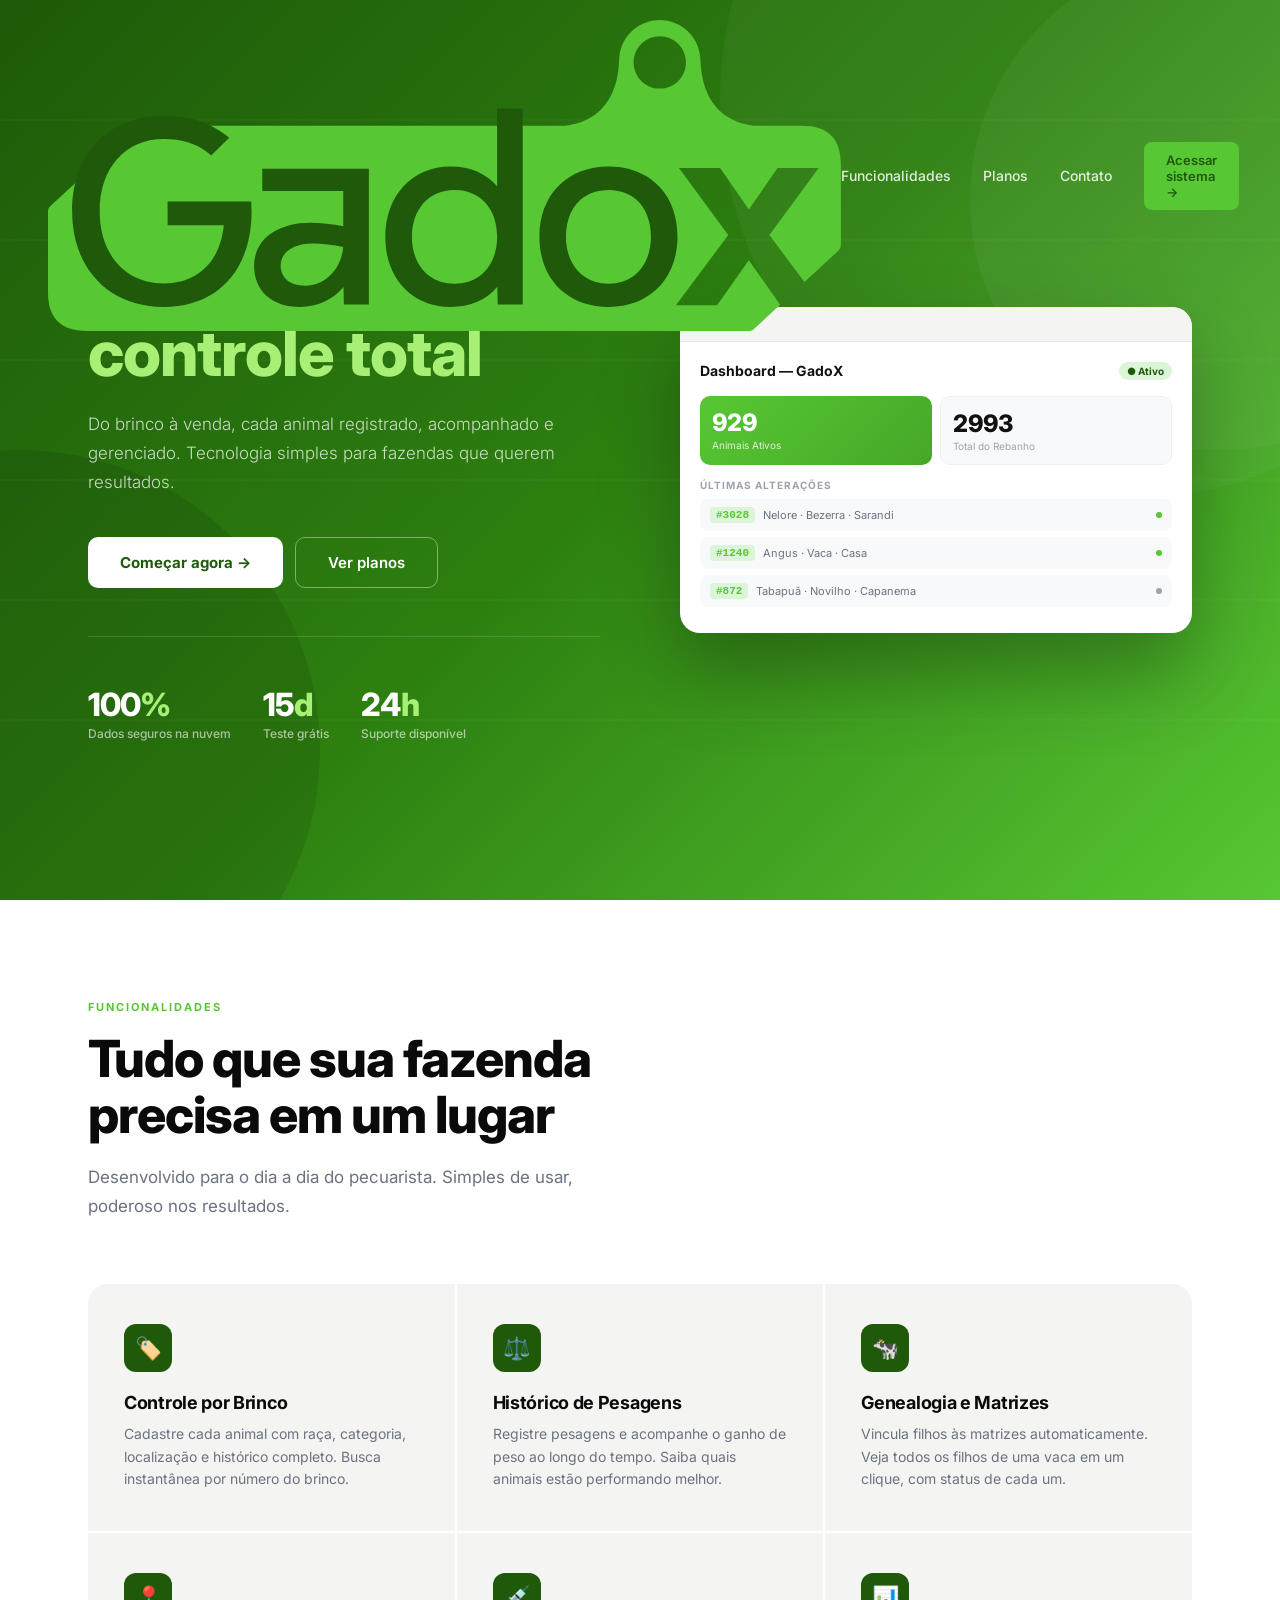
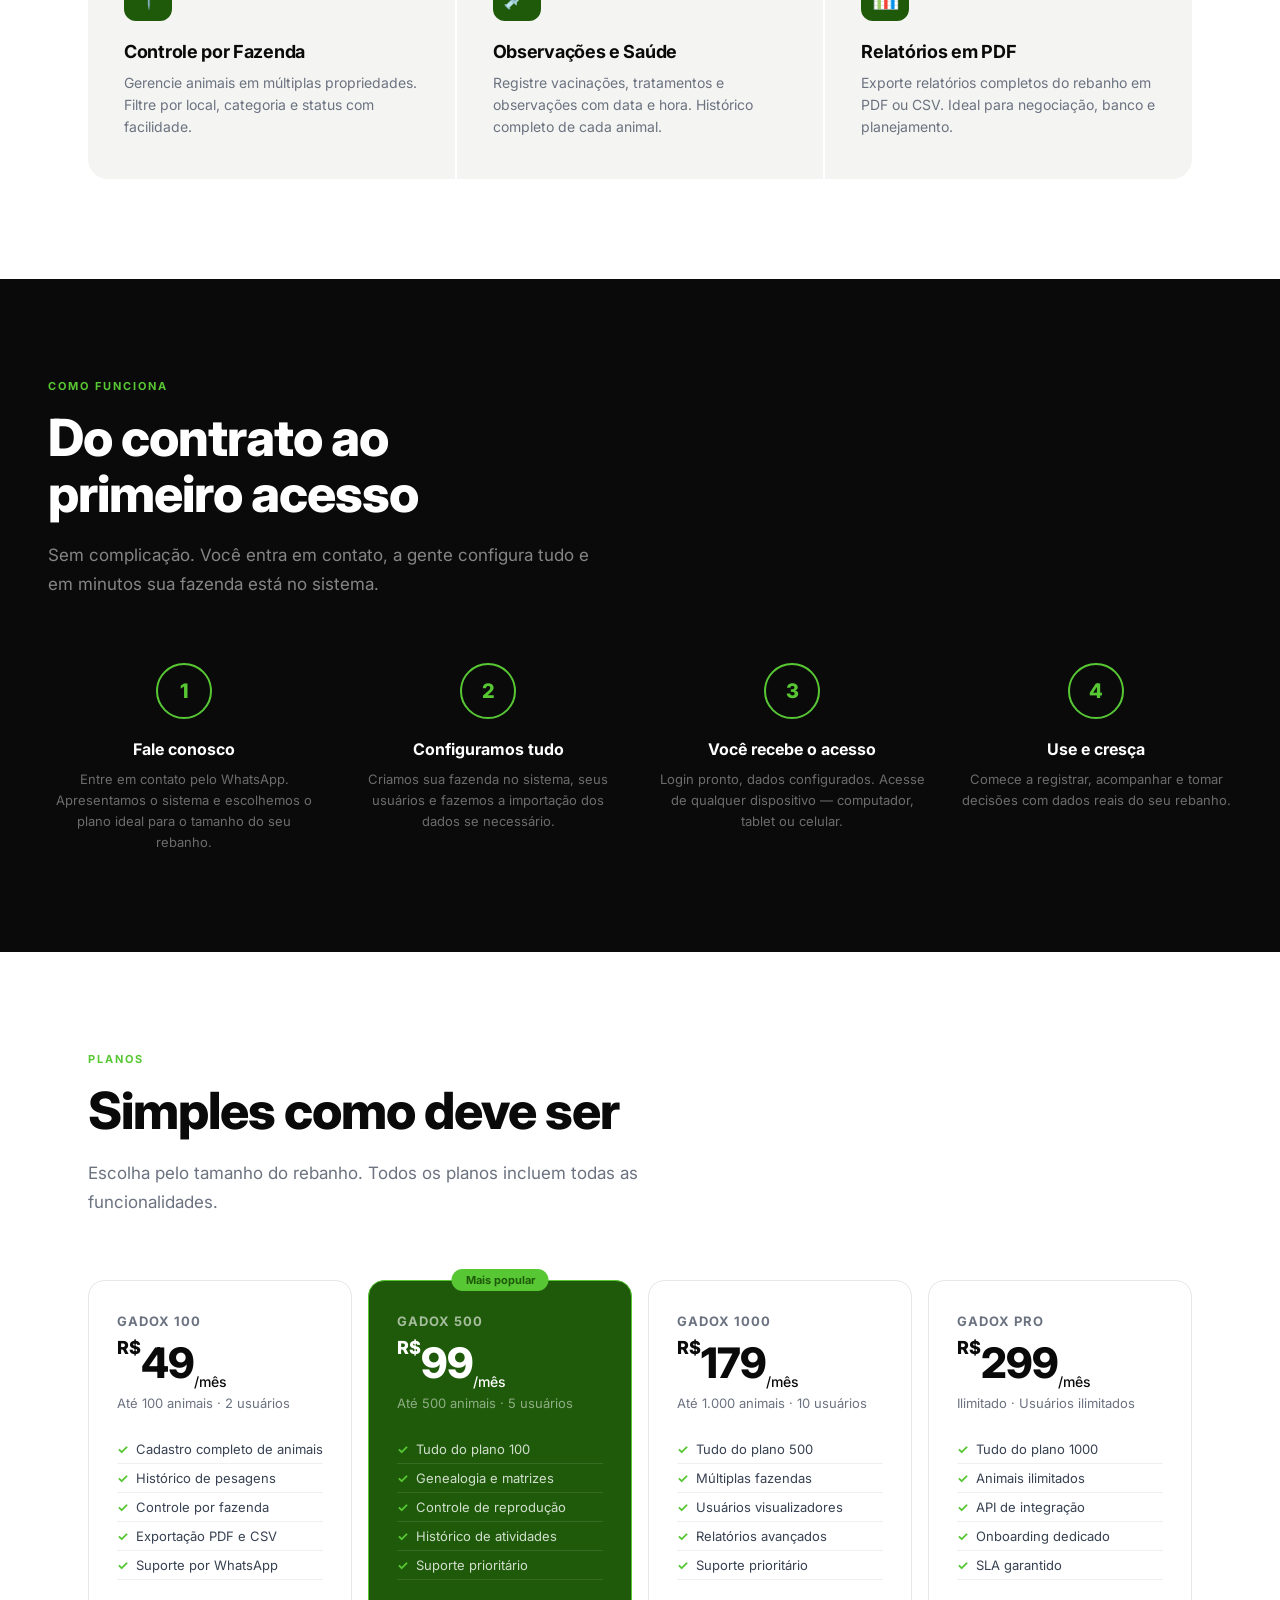
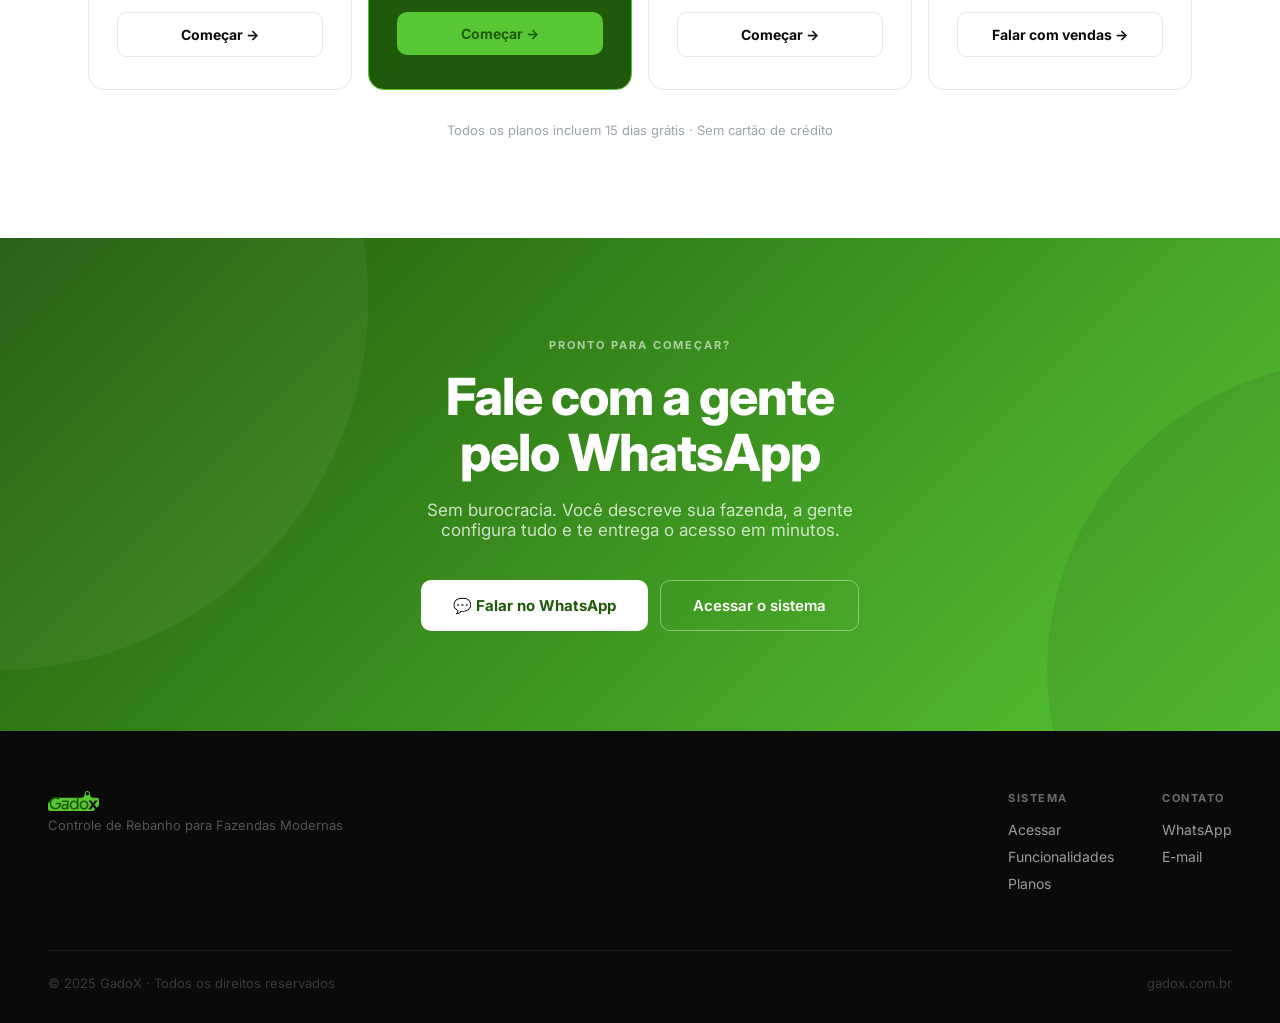
==== index.html @ bf2b9d36 "fix logo" ====
<!DOCTYPE html>
<html lang="pt-BR">
<head>
<meta charset="UTF-8">
<meta name="viewport" content="width=device-width, initial-scale=1.0">
<title>GadoX — Controle de Rebanho</title>
<meta name="description" content="Sistema de gestão de gado para fazendas modernas. Controle seu rebanho com tecnologia simples e eficiente.">
<link rel="icon" type="image/svg+xml" href="[data-uri]">
<link rel="preconnect" href="https://fonts.googleapis.com">
<link href="https://fonts.googleapis.com/css2?family=Inter:wght@300;400;500;600;700;800;900&display=swap" rel="stylesheet">
<style>
  :root {
    --green: #58C734;
    --green-dark: #1E5A09;
    --green-mid: #2d7a10;
    --black: #0a0a0a;
    --white: #ffffff;
    --gray: #6b7280;
    --gray-light: #f4f5f2;
  }

  * { margin: 0; padding: 0; box-sizing: border-box; }

  html { scroll-behavior: smooth; }

  body {
    font-family: 'Inter', sans-serif;
    background: var(--white);
    color: var(--black);
    overflow-x: hidden;
  }

  /* ── NAVBAR ──────────────────────────────────── */
  nav {
    position: fixed; top: 0; left: 0; right: 0; z-index: 100;
    padding: 20px 48px;
    display: flex; align-items: center; justify-content: space-between;
    transition: all 0.3s;
  }
  nav.scrolled {
    background: rgba(255,255,255,0.95);
    backdrop-filter: blur(12px);
    border-bottom: 1px solid rgba(0,0,0,0.06);
    padding: 14px 48px;
  }
  .nav-logo {
    text-decoration: none;
    display: flex; align-items: center;
  }
  .nav-logo img { transition: filter 0.3s; }
  nav.scrolled .nav-logo img { filter: none !important; }
  .nav-links { display: flex; align-items: center; gap: 32px; }
  .nav-links a {
    font-size: 14px; font-weight: 500;
    color: rgba(255,255,255,0.85); text-decoration: none;
    transition: color 0.2s;
  }
  nav.scrolled .nav-links a { color: var(--gray); }
  .nav-links a:hover { color: var(--green); }
  .nav-cta {
    background: var(--green) !important;
    color: var(--green-dark) !important;
    padding: 10px 22px; border-radius: 8px;
    font-weight: 600 !important; font-size: 13px !important;
    transition: all 0.2s !important;
  }
  .nav-cta:hover { background: #45a827 !important; transform: translateY(-1px); }

  /* ── HERO ─────────────────────────────────────── */
  .hero {
    min-height: 100vh;
    background: linear-gradient(135deg, #1E5A09 0%, #2d8010 50%, #58C734 100%);
    position: relative; overflow: hidden;
    display: flex; align-items: center;
  }
  .hero-bg {
    position: absolute; inset: 0; pointer-events: none;
  }
  .hero-bg svg { width: 100%; height: 100%; }
  .hero-content {
    position: relative; z-index: 2;
    max-width: 1200px; margin: 0 auto; padding: 120px 48px 80px;
    display: grid; grid-template-columns: 1fr 1fr; gap: 80px; align-items: center;
  }
  .hero-tag {
    display: inline-flex; align-items: center; gap: 8px;
    background: rgba(255,255,255,0.12); border: 1px solid rgba(255,255,255,0.2);
    padding: 6px 14px; border-radius: 100px;
    font-size: 12px; font-weight: 600; color: rgba(255,255,255,0.9);
    letter-spacing: 0.5px; text-transform: uppercase;
    margin-bottom: 24px;
  }
  .hero-tag span { width: 6px; height: 6px; border-radius: 50%; background: var(--green); display: inline-block; }
  h1 {
    font-family: 'Inter', sans-serif;
    font-size: clamp(42px, 5vw, 68px);
    font-weight: 800; line-height: 1.05;
    color: var(--white); letter-spacing: -1px;
    margin-bottom: 24px;
  }
  h1 em { font-style: normal; color: #a8f075; }
  .hero-sub {
    font-size: 17px; color: rgba(255,255,255,0.75);
    line-height: 1.7; margin-bottom: 40px; font-weight: 300;
  }
  .hero-btns { display: flex; gap: 12px; flex-wrap: wrap; }
  .btn-primary {
    background: var(--white); color: var(--green-dark);
    padding: 15px 32px; border-radius: 10px;
    font-size: 15px; font-weight: 700;
    text-decoration: none; display: inline-flex; align-items: center; gap: 8px;
    transition: all 0.2s;
  }
  .btn-primary:hover { transform: translateY(-2px); box-shadow: 0 12px 32px rgba(0,0,0,0.15); }
  .btn-ghost {
    border: 1.5px solid rgba(255,255,255,0.4); color: var(--white);
    padding: 15px 32px; border-radius: 10px;
    font-size: 15px; font-weight: 600;
    text-decoration: none; display: inline-flex; align-items: center; gap: 8px;
    transition: all 0.2s;
  }
  .btn-ghost:hover { background: rgba(255,255,255,0.1); }
  .hero-stats {
    display: flex; gap: 32px; margin-top: 48px; padding-top: 48px;
    border-top: 1px solid rgba(255,255,255,0.15);
  }
  .stat-num {
    font-family: 'Inter', sans-serif;
    font-size: 32px; font-weight: 800; color: var(--white); letter-spacing: -1px;
  }
  .stat-num span { color: #a8f075; }
  .stat-label { font-size: 12px; color: rgba(255,255,255,0.6); margin-top: 2px; font-weight: 500; }

  /* Hero mockup */
  .hero-mockup {
    background: white; border-radius: 20px;
    box-shadow: 0 40px 80px rgba(0,0,0,0.3);
    overflow: hidden;
  }
  .mockup-bar {
    background: #f4f5f2; padding: 12px 16px;
    display: flex; align-items: center; gap: 6px;
    border-bottom: 1px solid #e5e7eb;
  }
  .dot { width: 10px; height: 10px; border-radius: 50%; }
  .mockup-content { padding: 20px; }
  .mockup-header {
    display: flex; justify-content: space-between; align-items: center;
    margin-bottom: 16px;
  }
  .mockup-title { font-family: 'Inter', sans-serif; font-size: 14px; font-weight: 700; color: #111; }
  .mockup-badge { background: #dcf5d8; color: #1E5A09; font-size: 10px; font-weight: 700; padding: 3px 8px; border-radius: 20px; }
  .mockup-cards { display: grid; grid-template-columns: 1fr 1fr; gap: 8px; margin-bottom: 14px; }
  .mcard { padding: 12px; border-radius: 10px; }
  .mcard.green { background: linear-gradient(135deg, #58C734, #45a827); }
  .mcard.white { background: #f8f9fa; border: 1px solid #f0f0f0; }
  .mcard-num { font-family: 'Inter', sans-serif; font-size: 24px; font-weight: 800; }
  .mcard.green .mcard-num { color: white; }
  .mcard.white .mcard-num { color: #111; }
  .mcard-label { font-size: 10px; margin-top: 2px; }
  .mcard.green .mcard-label { color: rgba(255,255,255,0.8); }
  .mcard.white .mcard-label { color: #9ca3af; }
  .mockup-row { display: flex; align-items: center; gap: 8px; padding: 8px 10px; background: #f8f9fa; border-radius: 8px; margin-bottom: 6px; }
  .mockup-brinco { font-family: monospace; font-size: 11px; font-weight: 700; color: #58C734; background: #dcf5d8; padding: 2px 6px; border-radius: 4px; }
  .mockup-info { font-size: 11px; color: #6b7280; flex: 1; }
  .mockup-dot { width: 6px; height: 6px; border-radius: 50%; background: #58C734; }

  /* ── SECTION ──────────────────────────────────── */
  section { padding: 100px 48px; max-width: 1200px; margin: 0 auto; }
  .section-tag {
    font-size: 11px; font-weight: 700; color: var(--green);
    text-transform: uppercase; letter-spacing: 2px; margin-bottom: 16px;
  }
  h2 {
    font-family: 'Inter', sans-serif;
    font-size: clamp(32px, 4vw, 52px);
    font-weight: 800; letter-spacing: -1px; line-height: 1.1;
    margin-bottom: 20px;
  }
  .section-sub { font-size: 17px; color: var(--gray); line-height: 1.7; max-width: 560px; }

  /* ── FUNCIONALIDADES ──────────────────────────── */
  .features-grid { display: grid; grid-template-columns: repeat(3, 1fr); gap: 2px; margin-top: 64px; border-radius: 20px; overflow: hidden; }
  .feature {
    background: var(--gray-light); padding: 40px 36px;
    transition: background 0.2s;
  }
  .feature:hover { background: #eef5eb; }
  .feature-icon {
    width: 48px; height: 48px; border-radius: 12px;
    background: var(--green-dark); display: flex; align-items: center; justify-content: center;
    margin-bottom: 20px; font-size: 22px;
  }
  .feature h3 {
    font-family: 'Inter', sans-serif; font-size: 18px; font-weight: 700;
    letter-spacing: -0.3px; margin-bottom: 10px;
  }
  .feature p { font-size: 14px; color: var(--gray); line-height: 1.6; }

  /* ── COMO FUNCIONA ───────────────────────────── */
  .how-section { background: var(--black); padding: 100px 48px; }
  .how-inner { max-width: 1200px; margin: 0 auto; }
  .how-section h2 { color: var(--white); }
  .how-section .section-tag { color: var(--green); }
  .how-section .section-sub { color: rgba(255,255,255,0.5); }
  .steps { display: grid; grid-template-columns: repeat(4, 1fr); gap: 32px; margin-top: 64px; }
  .step { text-align: center; }
  .step-num {
    width: 56px; height: 56px; border-radius: 50%;
    border: 2px solid var(--green); color: var(--green);
    font-family: 'Inter', sans-serif; font-size: 20px; font-weight: 800;
    display: flex; align-items: center; justify-content: center;
    margin: 0 auto 20px;
  }
  .step h3 { font-family: 'Inter', sans-serif; font-size: 16px; font-weight: 700; color: var(--white); margin-bottom: 10px; }
  .step p { font-size: 13px; color: rgba(255,255,255,0.4); line-height: 1.6; }

  /* ── PLANOS ──────────────────────────────────── */
  .plans-grid { display: grid; grid-template-columns: repeat(4, 1fr); gap: 16px; margin-top: 64px; }
  .plan {
    border: 1.5px solid #e5e7eb; border-radius: 16px;
    padding: 32px 28px; position: relative;
    transition: all 0.2s;
  }
  .plan:hover { border-color: var(--green); transform: translateY(-4px); }
  .plan.featured {
    border-color: var(--green); background: var(--green-dark);
  }
  .plan-badge {
    position: absolute; top: -12px; left: 50%; transform: translateX(-50%);
    background: var(--green); color: var(--green-dark);
    font-size: 11px; font-weight: 700; padding: 4px 14px; border-radius: 20px;
    white-space: nowrap;
  }
  .plan-name { font-family: 'Inter', sans-serif; font-size: 13px; font-weight: 700; color: var(--gray); margin-bottom: 8px; text-transform: uppercase; letter-spacing: 1px; }
  .plan.featured .plan-name { color: rgba(255,255,255,0.6); }
  .plan-price { font-family: 'Inter', sans-serif; font-size: 42px; font-weight: 800; letter-spacing: -1px; margin-bottom: 4px; }
  .plan-price sup { font-size: 18px; letter-spacing: 0; vertical-align: top; margin-top: 8px; }
  .plan-price sub { font-size: 14px; letter-spacing: 0; font-weight: 500; }
  .plan.featured .plan-price { color: var(--white); }
  .plan-animals { font-size: 13px; color: var(--gray); margin-bottom: 24px; }
  .plan.featured .plan-animals { color: rgba(255,255,255,0.5); }
  .plan-features { list-style: none; margin-bottom: 32px; }
  .plan-features li {
    font-size: 13px; color: #374151; padding: 6px 0;
    display: flex; align-items: center; gap: 8px;
    border-bottom: 1px solid #f0f0f0;
  }
  .plan.featured .plan-features li { color: rgba(255,255,255,0.8); border-color: rgba(255,255,255,0.1); }
  .plan-features li::before { content: '✓'; color: var(--green); font-weight: 700; flex-shrink: 0; }
  .plan-btn {
    display: block; width: 100%; padding: 13px;
    border-radius: 10px; text-align: center;
    font-size: 14px; font-weight: 700; text-decoration: none;
    transition: all 0.2s;
  }
  .plan-btn.outline { border: 1.5px solid #e5e7eb; color: var(--black); }
  .plan-btn.outline:hover { border-color: var(--green); color: var(--green); }
  .plan-btn.solid { background: var(--green); color: var(--green-dark); }
  .plan-btn.solid:hover { background: #45a827; }

  /* ── CTA ─────────────────────────────────────── */
  .cta-section {
    background: linear-gradient(135deg, #1E5A09 0%, #58C734 100%);
    padding: 100px 48px; text-align: center;
    position: relative; overflow: hidden;
  }
  .cta-section h2 { color: var(--white); }
  .cta-section p { color: rgba(255,255,255,0.75); font-size: 17px; margin: 16px auto 40px; max-width: 500px; }
  .cta-btns { display: flex; gap: 12px; justify-content: center; flex-wrap: wrap; }

  /* ── FOOTER ──────────────────────────────────── */
  footer {
    background: var(--black); padding: 60px 48px 32px;
  }
  .footer-inner { max-width: 1200px; margin: 0 auto; }
  .footer-top { display: flex; justify-content: space-between; align-items: flex-start; margin-bottom: 48px; }
  .footer-logo { display: flex; align-items: center; }
  .footer-logo span { color: var(--green); }
  .footer-tagline { font-size: 13px; color: rgba(255,255,255,0.3); margin-top: 6px; }
  .footer-links { display: flex; gap: 48px; }
  .footer-col h4 { font-size: 11px; font-weight: 700; color: rgba(255,255,255,0.4); text-transform: uppercase; letter-spacing: 1.5px; margin-bottom: 16px; }
  .footer-col a { display: block; font-size: 14px; color: rgba(255,255,255,0.6); text-decoration: none; margin-bottom: 10px; transition: color 0.2s; }
  .footer-col a:hover { color: var(--green); }
  .footer-bottom { border-top: 1px solid rgba(255,255,255,0.08); padding-top: 24px; display: flex; justify-content: space-between; align-items: center; }
  .footer-bottom p { font-size: 13px; color: rgba(255,255,255,0.2); }

  /* ── ANIMAÇÕES ───────────────────────────────── */
  .fade-up { opacity: 0; transform: translateY(32px); transition: all 0.7s cubic-bezier(0.16,1,0.3,1); }
  .fade-up.visible { opacity: 1; transform: translateY(0); }

  /* ── MOBILE ──────────────────────────────────── */
  @media (max-width: 768px) {
    nav { padding: 16px 24px; }
    nav.scrolled { padding: 12px 24px; }
    .nav-links { display: none; }
    .hero-content { grid-template-columns: 1fr; padding: 100px 24px 60px; gap: 48px; }
    .hero-mockup { display: none; }
    .hero-stats { gap: 20px; }
    section { padding: 64px 24px; }
    .features-grid { grid-template-columns: 1fr; }
    .steps { grid-template-columns: 1fr 1fr; }
    .plans-grid { grid-template-columns: 1fr; }
    .footer-top { flex-direction: column; gap: 32px; }
    .footer-links { flex-direction: column; gap: 24px; }
    .how-section { padding: 64px 24px; }
    .cta-section { padding: 64px 24px; }
  }
</style>
</head>
<body>

<!-- NAVBAR -->
<nav id="nav">
  <a href="#" class="nav-logo"><img src="[data-uri]" alt="GadoX" class="nav-logo-img"></a>
  <div class="nav-links">
    <a href="#funcionalidades">Funcionalidades</a>
    <a href="#planos">Planos</a>
    <a href="#contato">Contato</a>
    <a href="https://app.gadox.com.br" class="nav-cta">Acessar sistema →</a>
  </div>
</nav>

<!-- HERO -->
<div class="hero">
  <div class="hero-bg">
    <svg viewBox="0 0 1440 900" preserveAspectRatio="xMidYMid slice" xmlns="http://www.w3.org/2000/svg">
      <circle cx="1200" cy="100" r="400" fill="rgba(255,255,255,0.04)"/>
      <circle cx="1300" cy="200" r="250" fill="rgba(255,255,255,0.04)"/>
      <circle cx="100" cy="750" r="300" fill="rgba(0,0,0,0.1)"/>
      <line x1="0" y1="120" x2="1440" y2="120" stroke="rgba(255,255,255,0.05)" stroke-width="1"/>
      <line x1="0" y1="240" x2="1440" y2="240" stroke="rgba(255,255,255,0.05)" stroke-width="1"/>
      <line x1="0" y1="360" x2="1440" y2="360" stroke="rgba(255,255,255,0.05)" stroke-width="1"/>
      <line x1="0" y1="480" x2="1440" y2="480" stroke="rgba(255,255,255,0.05)" stroke-width="1"/>
      <line x1="0" y1="600" x2="1440" y2="600" stroke="rgba(255,255,255,0.05)" stroke-width="1"/>
      <line x1="0" y1="720" x2="1440" y2="720" stroke="rgba(255,255,255,0.05)" stroke-width="1"/>
    </svg>
  </div>
  <div class="hero-content">
    <div>
      <div class="hero-tag"><span></span> Sistema de Gestão de Gado</div>
      <h1>Seu rebanho sob <em>controle total</em></h1>
      <p class="hero-sub">Do brinco à venda, cada animal registrado, acompanhado e gerenciado. Tecnologia simples para fazendas que querem resultados.</p>
      <div class="hero-btns">
        <a href="https://app.gadox.com.br" class="btn-primary">Começar agora →</a>
        <a href="#planos" class="btn-ghost">Ver planos</a>
      </div>
      <div class="hero-stats">
        <div>
          <div class="stat-num">100<span>%</span></div>
          <div class="stat-label">Dados seguros na nuvem</div>
        </div>
        <div>
          <div class="stat-num">15<span>d</span></div>
          <div class="stat-label">Teste grátis</div>
        </div>
        <div>
          <div class="stat-num">24<span>h</span></div>
          <div class="stat-label">Suporte disponível</div>
        </div>
      </div>
    </div>

    <!-- Mockup do sistema -->
    <div class="hero-mockup">
      <div class="mockup-bar">
        <div class="dot" style="background:#ff5f57"></div>
        <div class="dot" style="background:#ffbd2e"></div>
        <div class="dot" style="background:#28c840"></div>
      </div>
      <div class="mockup-content">
        <div class="mockup-header">
          <div class="mockup-title">Dashboard — GadoX</div>
          <div class="mockup-badge">● Ativo</div>
        </div>
        <div class="mockup-cards">
          <div class="mcard green">
            <div class="mcard-num">929</div>
            <div class="mcard-label">Animais Ativos</div>
          </div>
          <div class="mcard white">
            <div class="mcard-num">2993</div>
            <div class="mcard-label">Total do Rebanho</div>
          </div>
        </div>
        <div style="font-size:10px;font-weight:700;color:#9ca3af;text-transform:uppercase;letter-spacing:1px;margin-bottom:8px;">Últimas alterações</div>
        <div class="mockup-row">
          <div class="mockup-brinco">#3028</div>
          <div class="mockup-info">Nelore · Bezerra · Sarandi</div>
          <div class="mockup-dot"></div>
        </div>
        <div class="mockup-row">
          <div class="mockup-brinco">#1240</div>
          <div class="mockup-info">Angus · Vaca · Casa</div>
          <div class="mockup-dot"></div>
        </div>
        <div class="mockup-row">
          <div class="mockup-brinco">#872</div>
          <div class="mockup-info">Tabapuã · Novilho · Capanema</div>
          <div class="mockup-dot" style="background:#9ca3af"></div>
        </div>
      </div>
    </div>
  </div>
</div>

<!-- FUNCIONALIDADES -->
<section id="funcionalidades">
  <div class="section-tag fade-up">Funcionalidades</div>
  <h2 class="fade-up">Tudo que sua fazenda<br>precisa em um lugar</h2>
  <p class="section-sub fade-up">Desenvolvido para o dia a dia do pecuarista. Simples de usar, poderoso nos resultados.</p>
  <div class="features-grid fade-up">
    <div class="feature">
      <div class="feature-icon">🏷️</div>
      <h3>Controle por Brinco</h3>
      <p>Cadastre cada animal com raça, categoria, localização e histórico completo. Busca instantânea por número do brinco.</p>
    </div>
    <div class="feature">
      <div class="feature-icon">⚖️</div>
      <h3>Histórico de Pesagens</h3>
      <p>Registre pesagens e acompanhe o ganho de peso ao longo do tempo. Saiba quais animais estão performando melhor.</p>
    </div>
    <div class="feature">
      <div class="feature-icon">🐄</div>
      <h3>Genealogia e Matrizes</h3>
      <p>Vincula filhos às matrizes automaticamente. Veja todos os filhos de uma vaca em um clique, com status de cada um.</p>
    </div>
    <div class="feature">
      <div class="feature-icon">📍</div>
      <h3>Controle por Fazenda</h3>
      <p>Gerencie animais em múltiplas propriedades. Filtre por local, categoria e status com facilidade.</p>
    </div>
    <div class="feature">
      <div class="feature-icon">💉</div>
      <h3>Observações e Saúde</h3>
      <p>Registre vacinações, tratamentos e observações com data e hora. Histórico completo de cada animal.</p>
    </div>
    <div class="feature">
      <div class="feature-icon">📊</div>
      <h3>Relatórios em PDF</h3>
      <p>Exporte relatórios completos do rebanho em PDF ou CSV. Ideal para negociação, banco e planejamento.</p>
    </div>
  </div>
</section>

<!-- COMO FUNCIONA -->
<div class="how-section">
  <div class="how-inner">
    <div class="section-tag fade-up">Como funciona</div>
    <h2 class="fade-up">Do contrato ao<br>primeiro acesso</h2>
    <p class="section-sub fade-up">Sem complicação. Você entra em contato, a gente configura tudo e em minutos sua fazenda está no sistema.</p>
    <div class="steps fade-up">
      <div class="step">
        <div class="step-num">1</div>
        <h3>Fale conosco</h3>
        <p>Entre em contato pelo WhatsApp. Apresentamos o sistema e escolhemos o plano ideal para o tamanho do seu rebanho.</p>
      </div>
      <div class="step">
        <div class="step-num">2</div>
        <h3>Configuramos tudo</h3>
        <p>Criamos sua fazenda no sistema, seus usuários e fazemos a importação dos dados se necessário.</p>
      </div>
      <div class="step">
        <div class="step-num">3</div>
        <h3>Você recebe o acesso</h3>
        <p>Login pronto, dados configurados. Acesse de qualquer dispositivo — computador, tablet ou celular.</p>
      </div>
      <div class="step">
        <div class="step-num">4</div>
        <h3>Use e cresça</h3>
        <p>Comece a registrar, acompanhar e tomar decisões com dados reais do seu rebanho.</p>
      </div>
    </div>
  </div>
</div>

<!-- PLANOS -->
<section id="planos">
  <div class="section-tag fade-up">Planos</div>
  <h2 class="fade-up">Simples como deve ser</h2>
  <p class="section-sub fade-up">Escolha pelo tamanho do rebanho. Todos os planos incluem todas as funcionalidades.</p>
  <div class="plans-grid fade-up">
    <div class="plan">
      <div class="plan-name">GadoX 100</div>
      <div class="plan-price"><sup>R$</sup>49<sub>/mês</sub></div>
      <div class="plan-animals">Até 100 animais · 2 usuários</div>
      <ul class="plan-features">
        <li>Cadastro completo de animais</li>
        <li>Histórico de pesagens</li>
        <li>Controle por fazenda</li>
        <li>Exportação PDF e CSV</li>
        <li>Suporte por WhatsApp</li>
      </ul>
      <a href="#contato" class="plan-btn outline">Começar →</a>
    </div>
    <div class="plan featured">
      <div class="plan-badge">Mais popular</div>
      <div class="plan-name">GadoX 500</div>
      <div class="plan-price"><sup>R$</sup>99<sub>/mês</sub></div>
      <div class="plan-animals">Até 500 animais · 5 usuários</div>
      <ul class="plan-features">
        <li>Tudo do plano 100</li>
        <li>Genealogia e matrizes</li>
        <li>Controle de reprodução</li>
        <li>Histórico de atividades</li>
        <li>Suporte prioritário</li>
      </ul>
      <a href="#contato" class="plan-btn solid">Começar →</a>
    </div>
    <div class="plan">
      <div class="plan-name">GadoX 1000</div>
      <div class="plan-price"><sup>R$</sup>179<sub>/mês</sub></div>
      <div class="plan-animals">Até 1.000 animais · 10 usuários</div>
      <ul class="plan-features">
        <li>Tudo do plano 500</li>
        <li>Múltiplas fazendas</li>
        <li>Usuários visualizadores</li>
        <li>Relatórios avançados</li>
        <li>Suporte prioritário</li>
      </ul>
      <a href="#contato" class="plan-btn outline">Começar →</a>
    </div>
    <div class="plan">
      <div class="plan-name">GadoX Pro</div>
      <div class="plan-price"><sup>R$</sup>299<sub>/mês</sub></div>
      <div class="plan-animals">Ilimitado · Usuários ilimitados</div>
      <ul class="plan-features">
        <li>Tudo do plano 1000</li>
        <li>Animais ilimitados</li>
        <li>API de integração</li>
        <li>Onboarding dedicado</li>
        <li>SLA garantido</li>
      </ul>
      <a href="#contato" class="plan-btn outline">Falar com vendas →</a>
    </div>
  </div>
  <p style="text-align:center;margin-top:32px;font-size:13px;color:#9ca3af;">Todos os planos incluem 15 dias grátis · Sem cartão de crédito</p>
</section>

<!-- CTA -->
<div class="cta-section" id="contato">
  <div class="hero-bg">
    <svg viewBox="0 0 1440 400" preserveAspectRatio="xMidYMid slice" xmlns="http://www.w3.org/2000/svg">
      <circle cx="200" cy="50" r="300" fill="rgba(255,255,255,0.05)"/>
      <circle cx="1300" cy="350" r="250" fill="rgba(0,0,0,0.08)"/>
    </svg>
  </div>
  <div style="position:relative;z-index:2;">
    <div class="section-tag" style="color:rgba(255,255,255,0.6);">Pronto para começar?</div>
    <h2>Fale com a gente<br>pelo WhatsApp</h2>
    <p>Sem burocracia. Você descreve sua fazenda, a gente configura tudo e te entrega o acesso em minutos.</p>
    <div class="cta-btns">
      <a href="https://wa.me/5500000000000?text=Olá! Tenho interesse no GadoX para minha fazenda." class="btn-primary">💬 Falar no WhatsApp</a>
      <a href="https://app.gadox.com.br" class="btn-ghost">Acessar o sistema</a>
    </div>
  </div>
</div>

<!-- FOOTER -->
<footer>
  <div class="footer-inner">
    <div class="footer-top">
      <div>
        <div class="footer-logo"><img src="[data-uri]" alt="GadoX" style="height:20px;width:auto;"></div>
        <div class="footer-tagline">Controle de Rebanho para Fazendas Modernas</div>
      </div>
      <div class="footer-links">
        <div class="footer-col">
          <h4>Sistema</h4>
          <a href="https://app.gadox.com.br">Acessar</a>
          <a href="#funcionalidades">Funcionalidades</a>
          <a href="#planos">Planos</a>
        </div>
        <div class="footer-col">
          <h4>Contato</h4>
          <a href="https://wa.me/5500000000000">WhatsApp</a>
          <a href="mailto:contato@gadox.com.br">E-mail</a>
        </div>
      </div>
    </div>
    <div class="footer-bottom">
      <p>© 2025 GadoX · Todos os direitos reservados</p>
      <p>gadox.com.br</p>
    </div>
  </div>
</footer>

<script>
  const nav = document.getElementById('nav')
  window.addEventListener('scroll', () => {
    nav.classList.toggle('scrolled', window.scrollY > 40)
  })

  const observer = new IntersectionObserver((entries) => {
    entries.forEach(e => { if (e.isIntersecting) e.target.classList.add('visible') })
  }, { threshold: 0.1 })
  document.querySelectorAll('.fade-up').forEach(el => observer.observe(el))
</script>
</body>
</html>
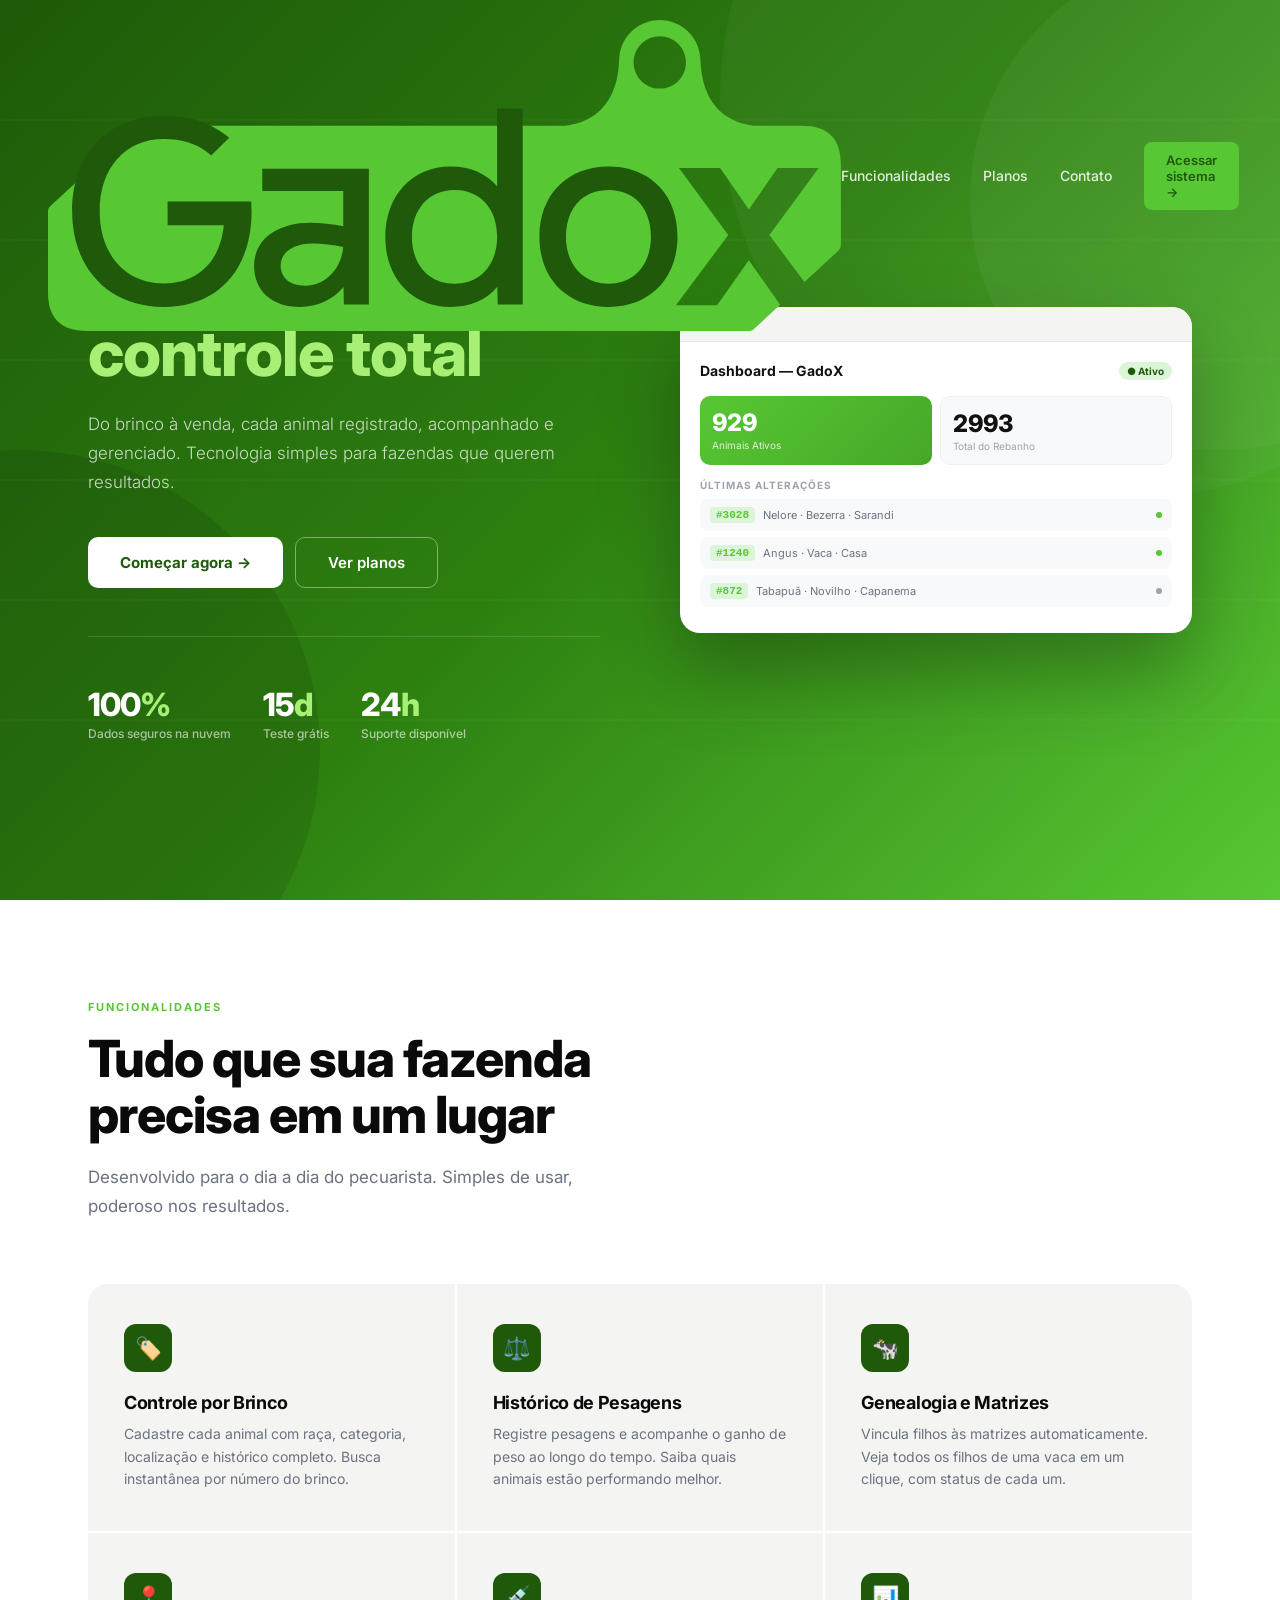
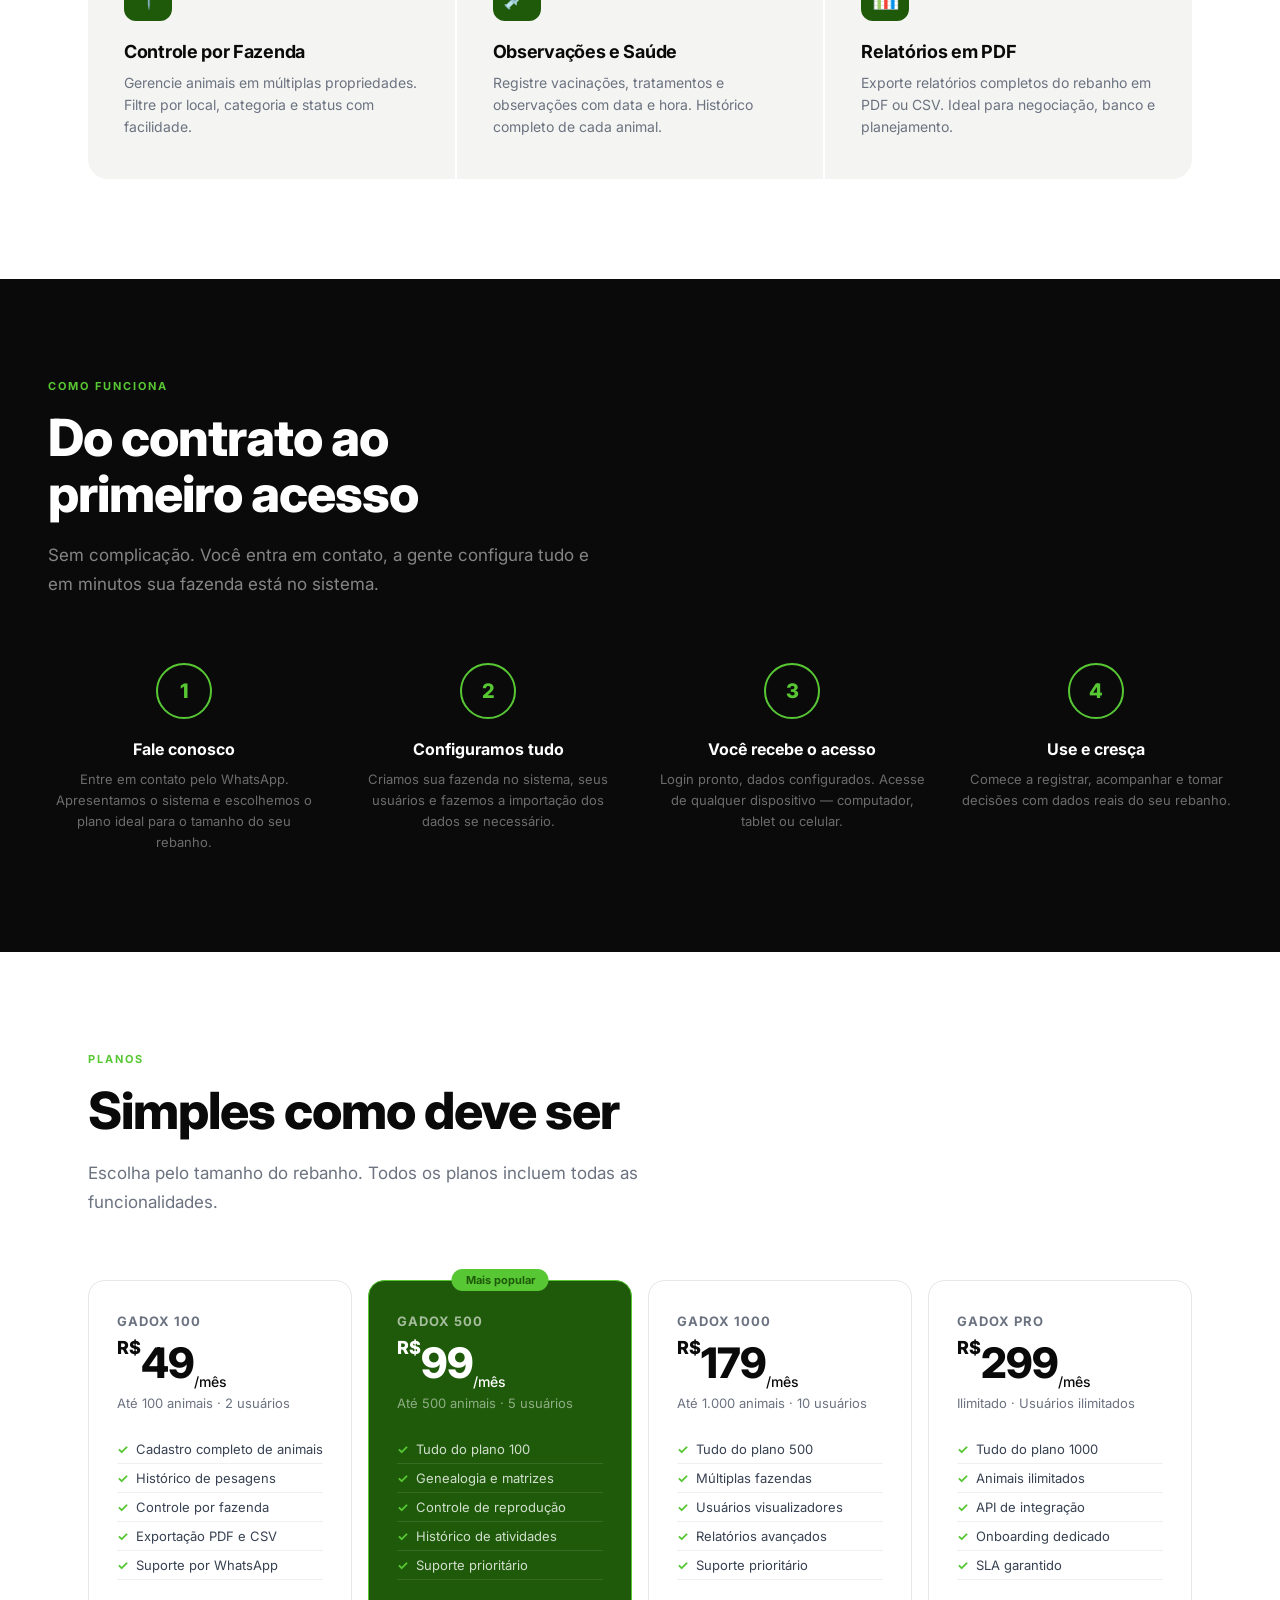
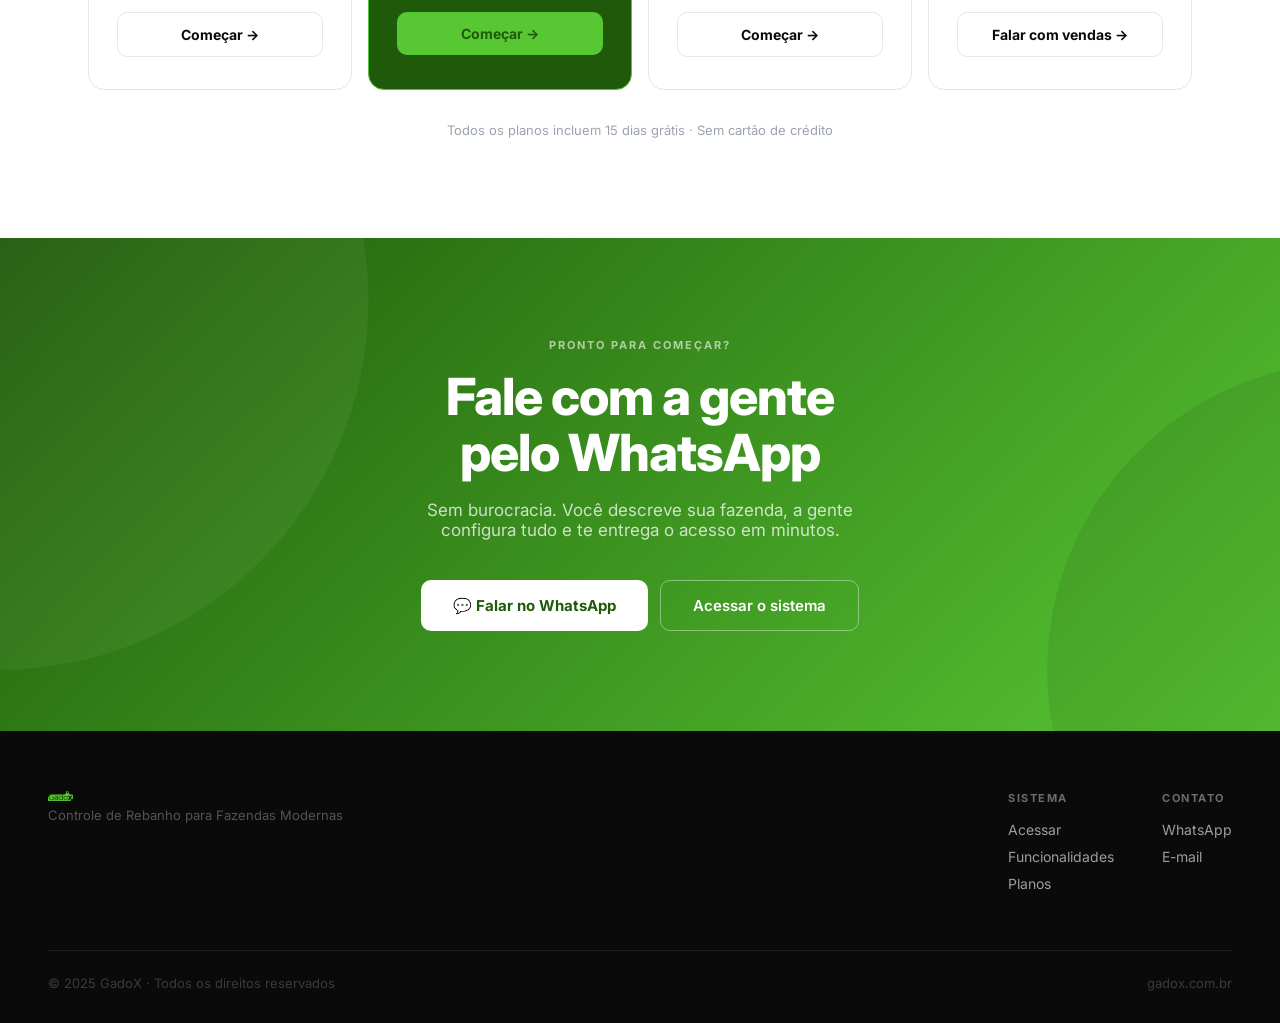
==== commit d925f60b: "10 height logo" ====
--- a/index.html
+++ b/index.html
@@ -561,7 +561,7 @@
   <div class="footer-inner">
     <div class="footer-top">
       <div>
-        <div class="footer-logo"><img src="[data-uri]" alt="GadoX" style="height:20px;width:auto;"></div>
+        <div class="footer-logo"><img src="[data-uri]" alt="GadoX" style="height:10px;width:auto;"></div>
         <div class="footer-tagline">Controle de Rebanho para Fazendas Modernas</div>
       </div>
       <div class="footer-links">
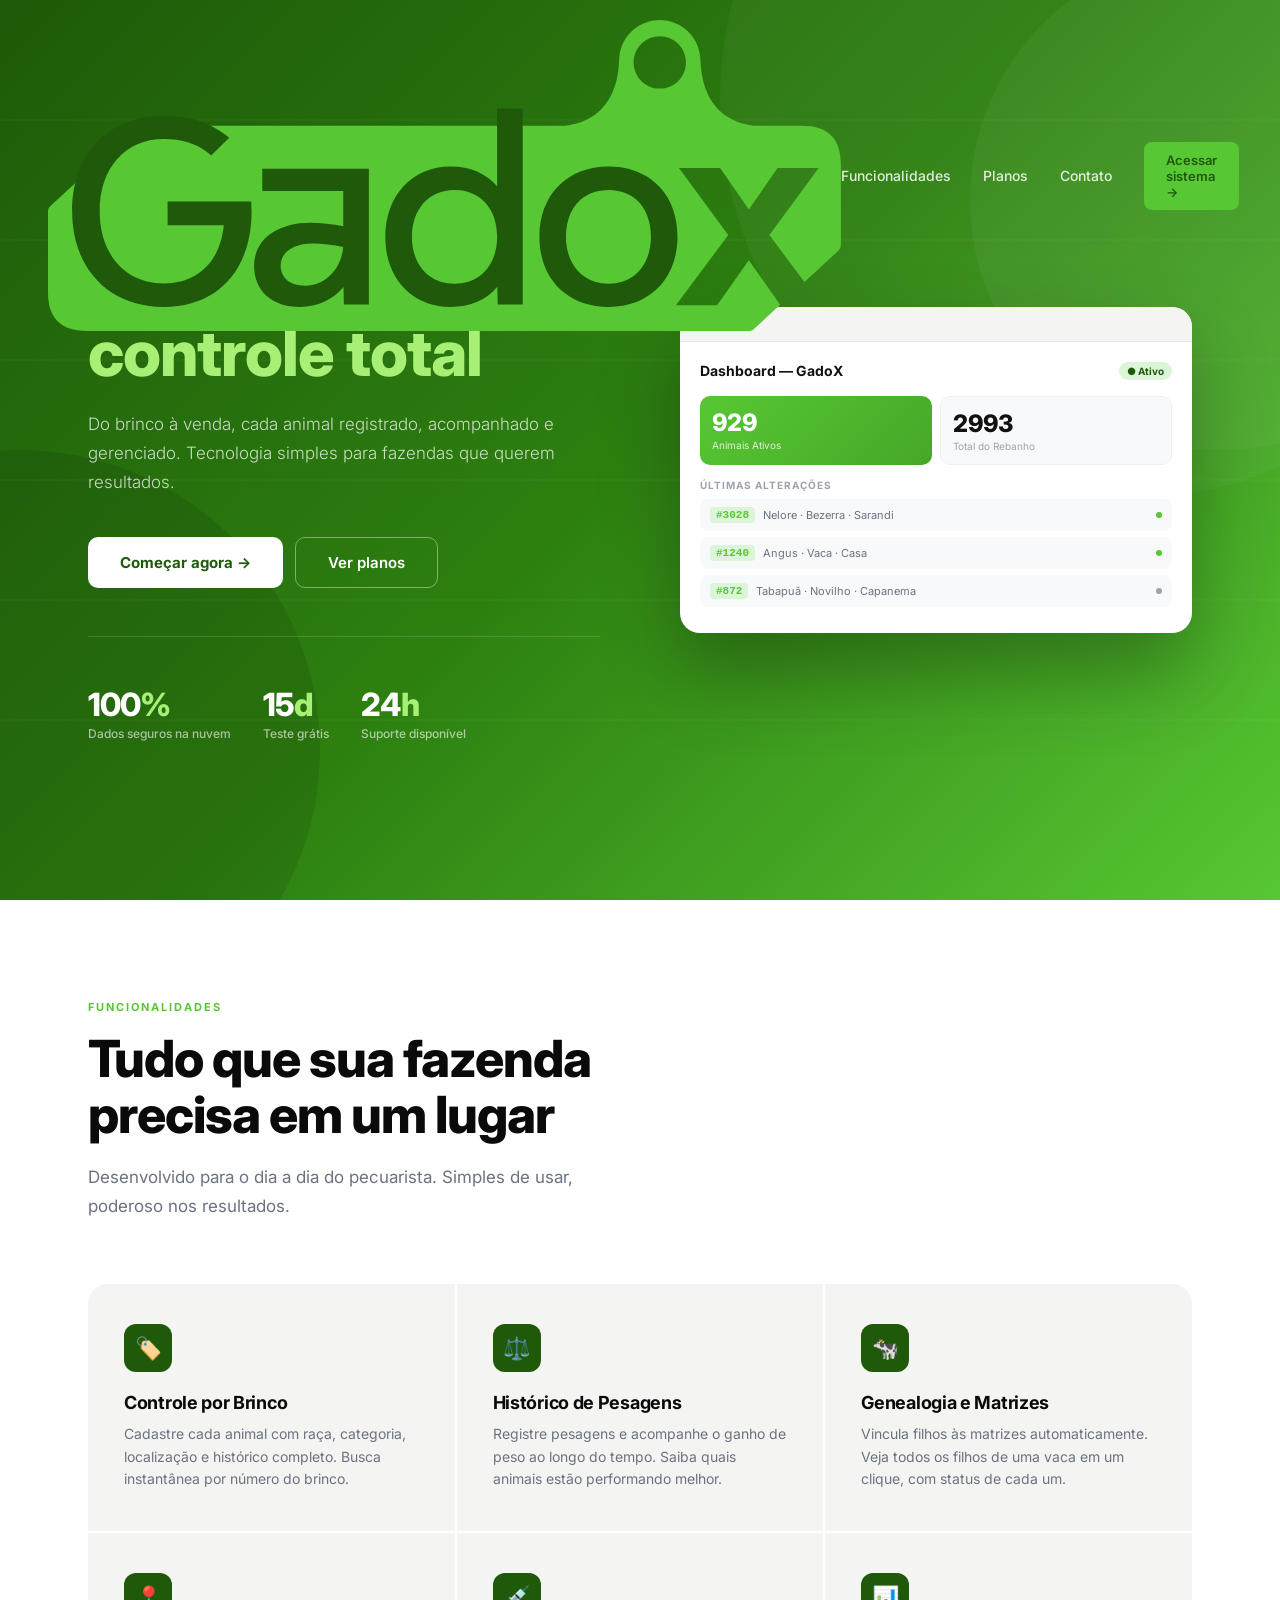
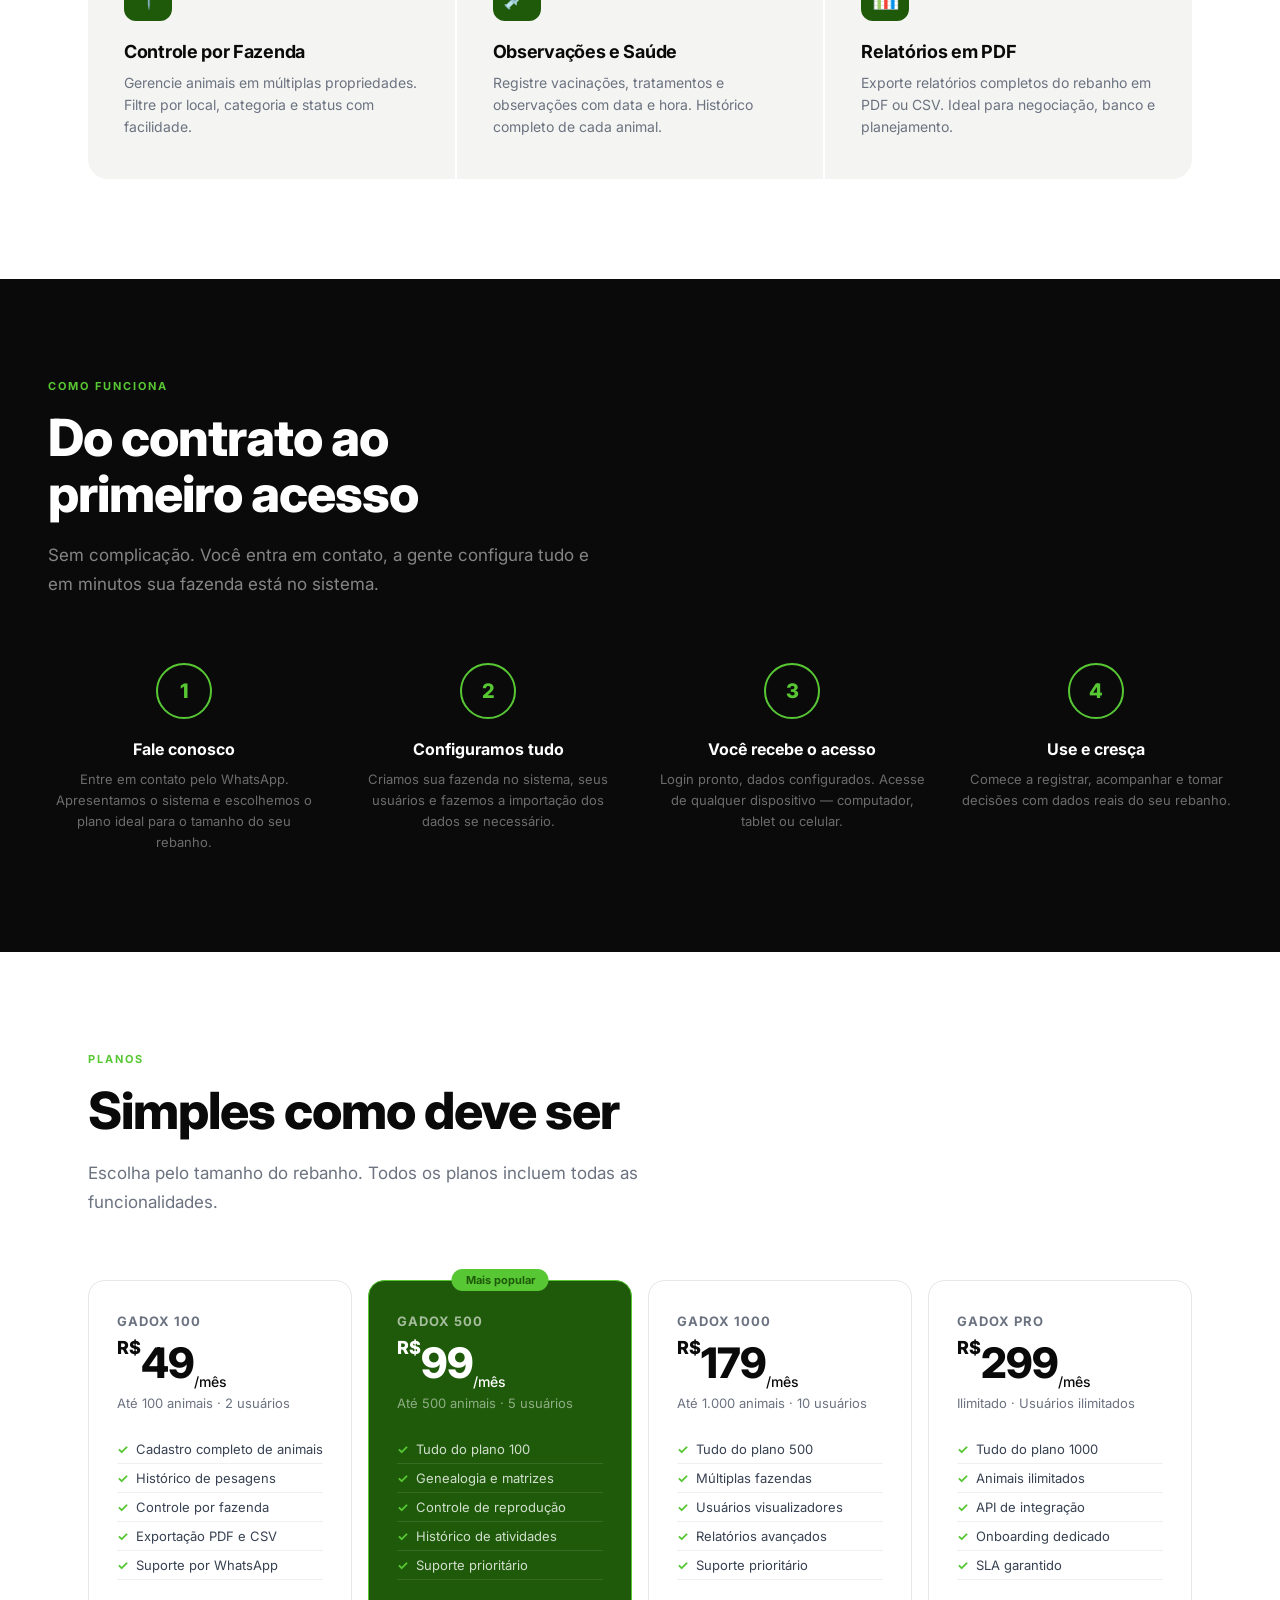
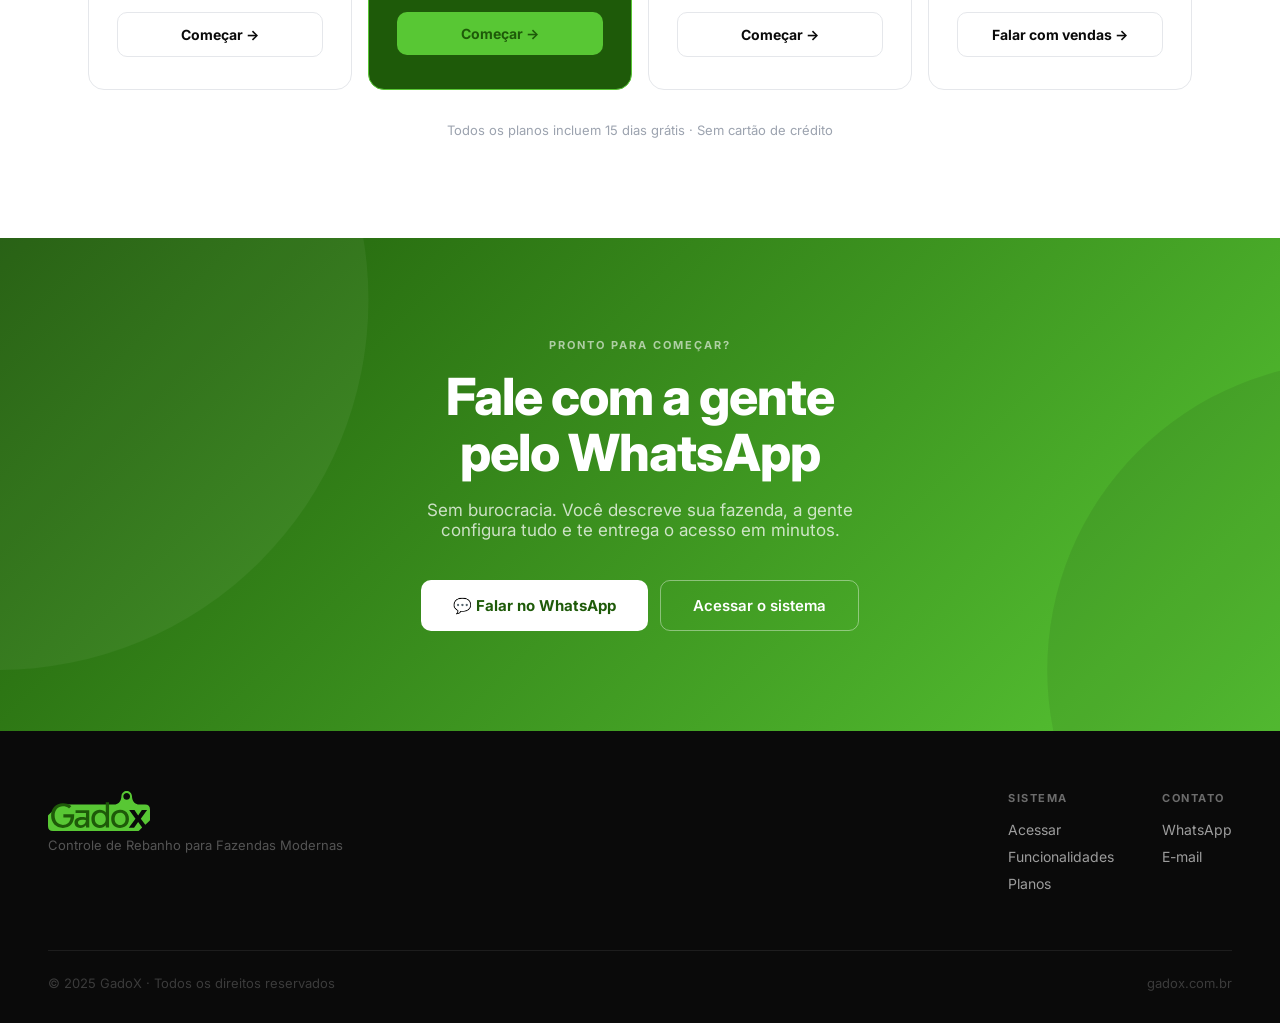
==== commit da3d1d8d: "40height" ====
--- a/index.html
+++ b/index.html
@@ -561,7 +561,7 @@
   <div class="footer-inner">
     <div class="footer-top">
       <div>
-        <div class="footer-logo"><img src="[data-uri]" alt="GadoX" style="height:10px;width:auto;"></div>
+        <div class="footer-logo"><img src="[data-uri]" alt="GadoX" style="height:40px;width:auto;"></div>
         <div class="footer-tagline">Controle de Rebanho para Fazendas Modernas</div>
       </div>
       <div class="footer-links">
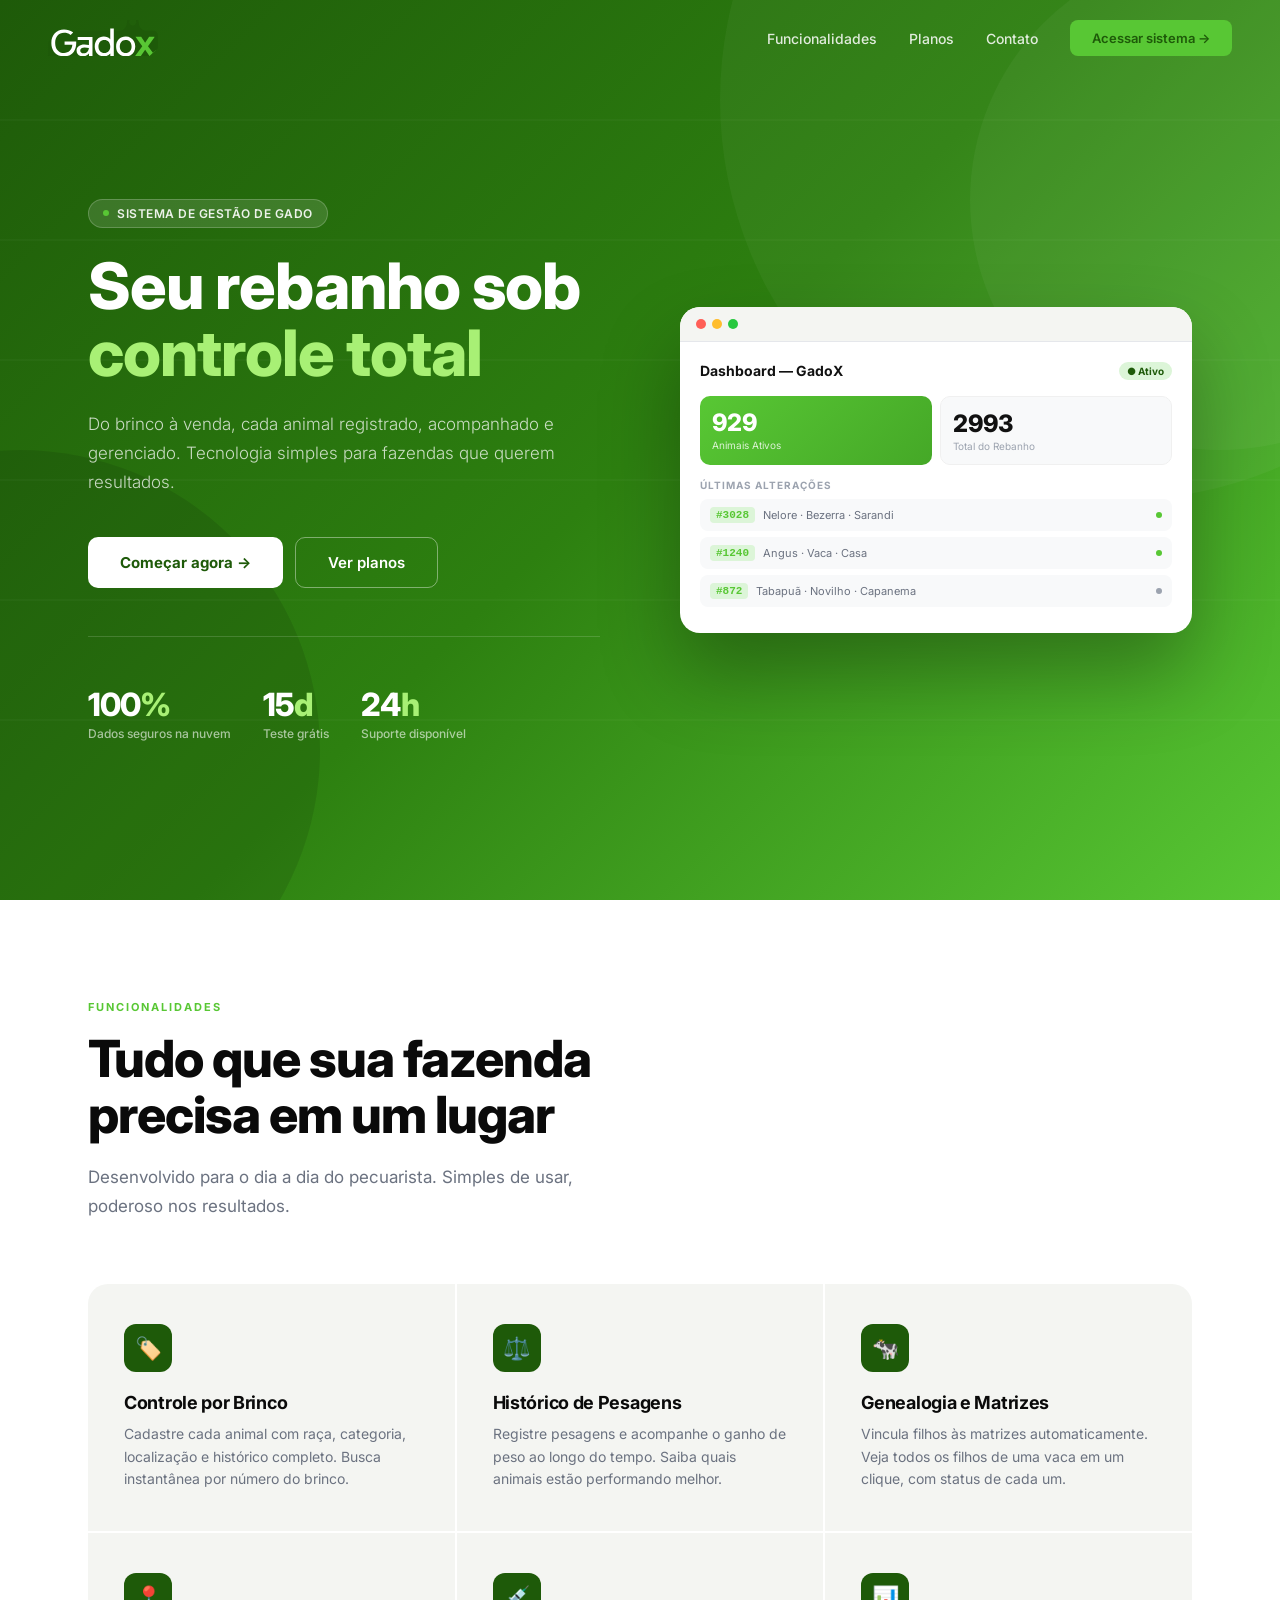
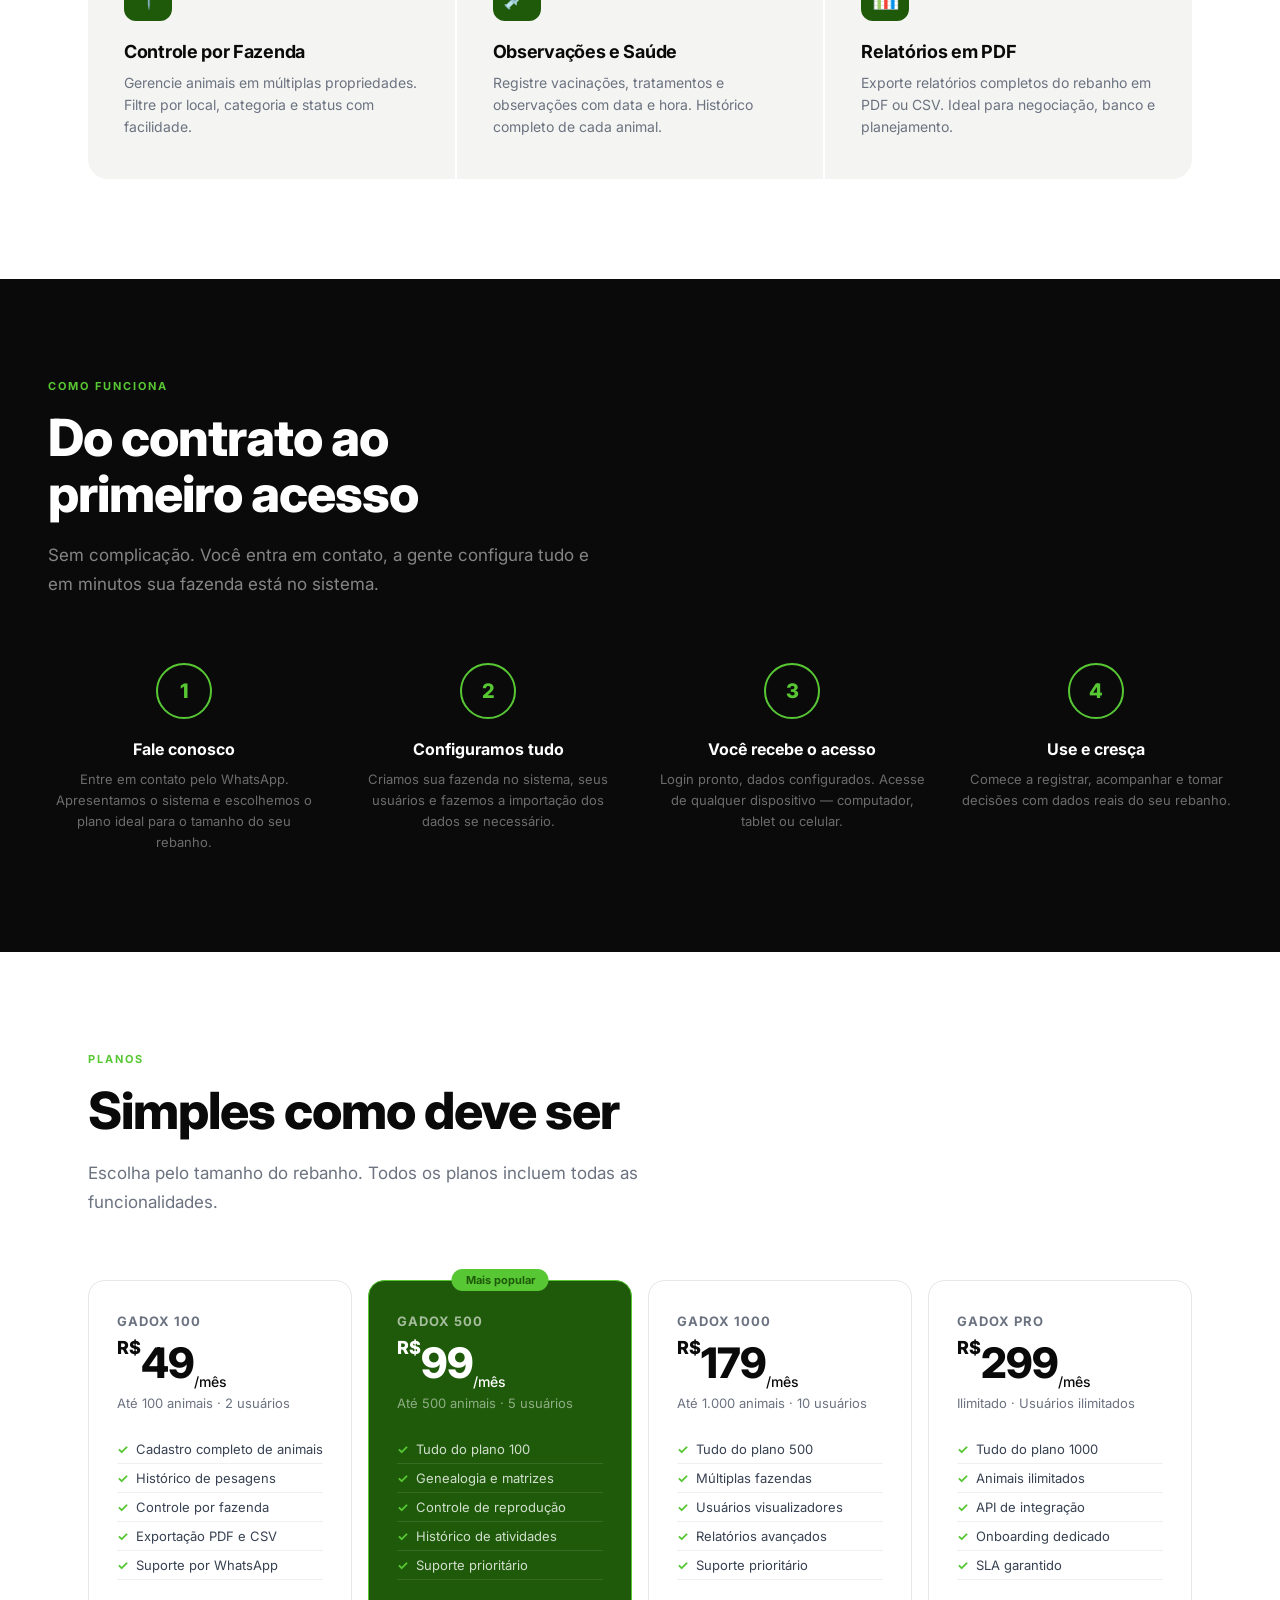
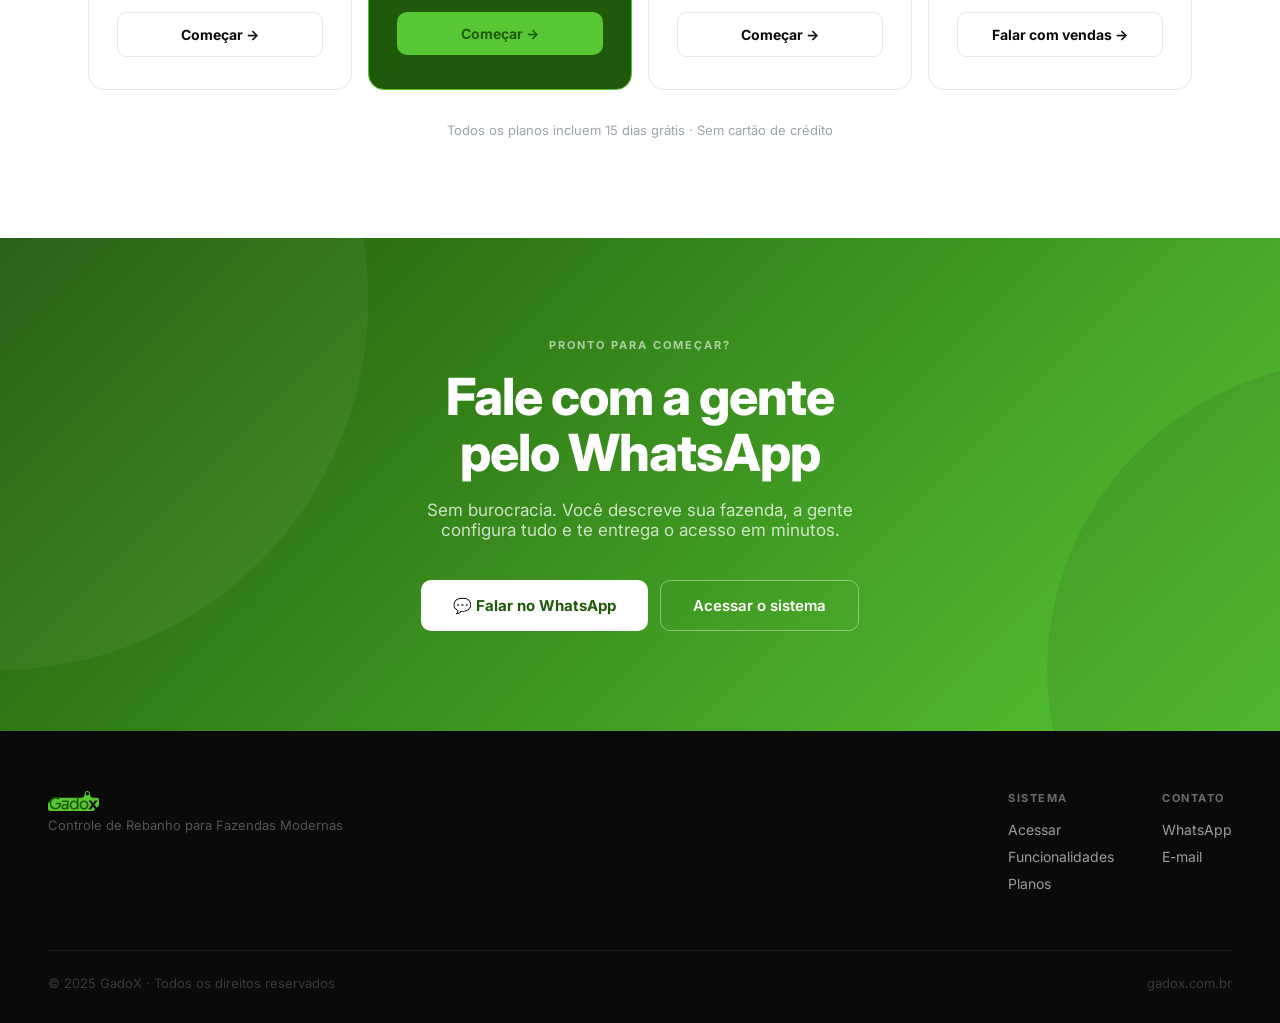
==== commit 98cfbc4c: "logo menu" ====
--- a/index.html
+++ b/index.html
@@ -312,7 +312,7 @@
 
 <!-- NAVBAR -->
 <nav id="nav">
-  <a href="#" class="nav-logo"><img src="[data-uri]" alt="GadoX" class="nav-logo-img"></a>
+  <a href="#" class="nav-logo" style="display:inline-flex;align-items:center;width:110px;height:36px;overflow:hidden;"><img src="[data-uri]" alt="GadoX" style="width:110px;height:auto;transition:filter 0.3s;" class="nav-logo-img"></a>
   <div class="nav-links">
     <a href="#funcionalidades">Funcionalidades</a>
     <a href="#planos">Planos</a>
@@ -550,7 +550,7 @@
     <h2>Fale com a gente<br>pelo WhatsApp</h2>
     <p>Sem burocracia. Você descreve sua fazenda, a gente configura tudo e te entrega o acesso em minutos.</p>
     <div class="cta-btns">
-      <a href="https://wa.me/5500000000000?text=Olá! Tenho interesse no GadoX para minha fazenda." class="btn-primary">💬 Falar no WhatsApp</a>
+      <a href="https://wa.me/5549991386761text=Olá! Tenho interesse no GadoX para minha fazenda." class="btn-primary">💬 Falar no WhatsApp</a>
       <a href="https://app.gadox.com.br" class="btn-ghost">Acessar o sistema</a>
     </div>
   </div>
@@ -561,7 +561,7 @@
   <div class="footer-inner">
     <div class="footer-top">
       <div>
-        <div class="footer-logo"><img src="[data-uri]" alt="GadoX" style="height:40px;width:auto;"></div>
+        <div class="footer-logo"><img src="[data-uri]" alt="GadoX" style="height:20px;width:auto;"></div>
         <div class="footer-tagline">Controle de Rebanho para Fazendas Modernas</div>
       </div>
       <div class="footer-links">
@@ -573,7 +573,7 @@
         </div>
         <div class="footer-col">
           <h4>Contato</h4>
-          <a href="https://wa.me/5500000000000">WhatsApp</a>
+          <a href="https://wa.me/5549991386761">WhatsApp</a>
           <a href="mailto:contato@gadox.com.br">E-mail</a>
         </div>
       </div>
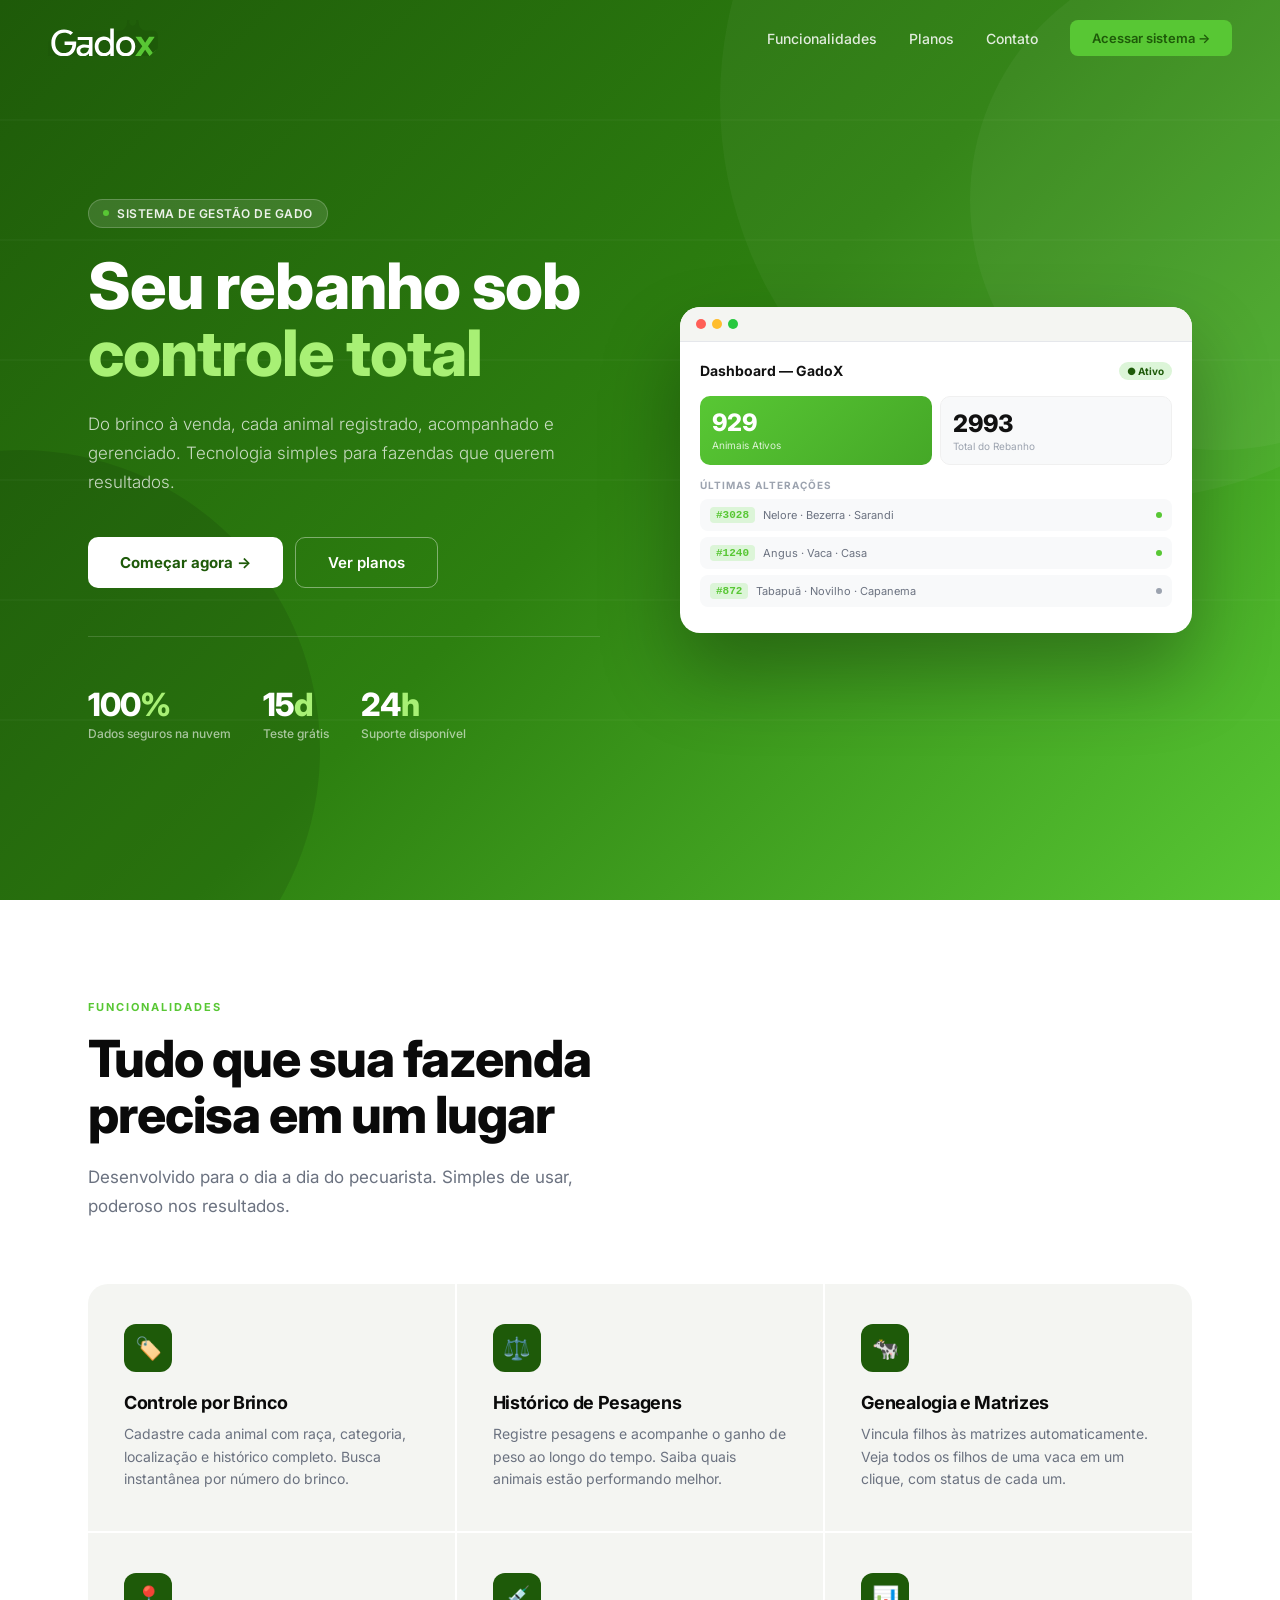
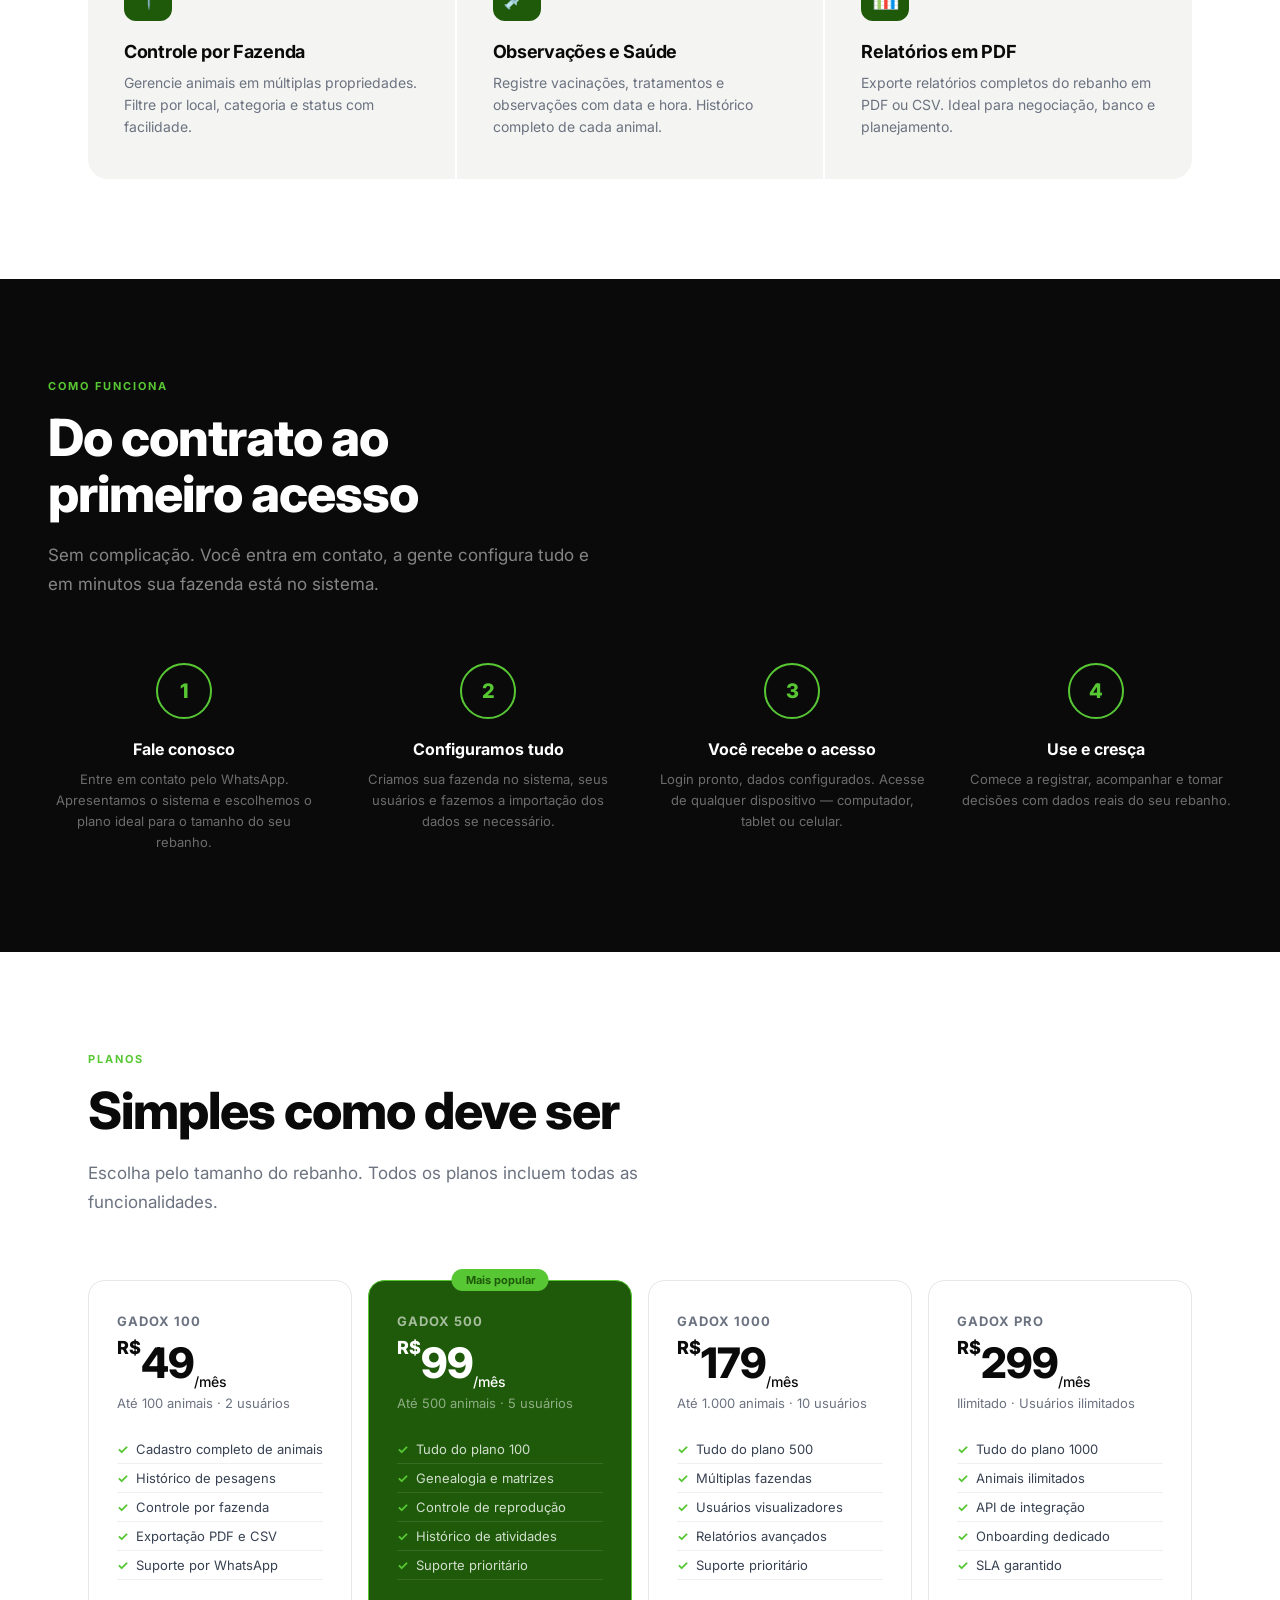
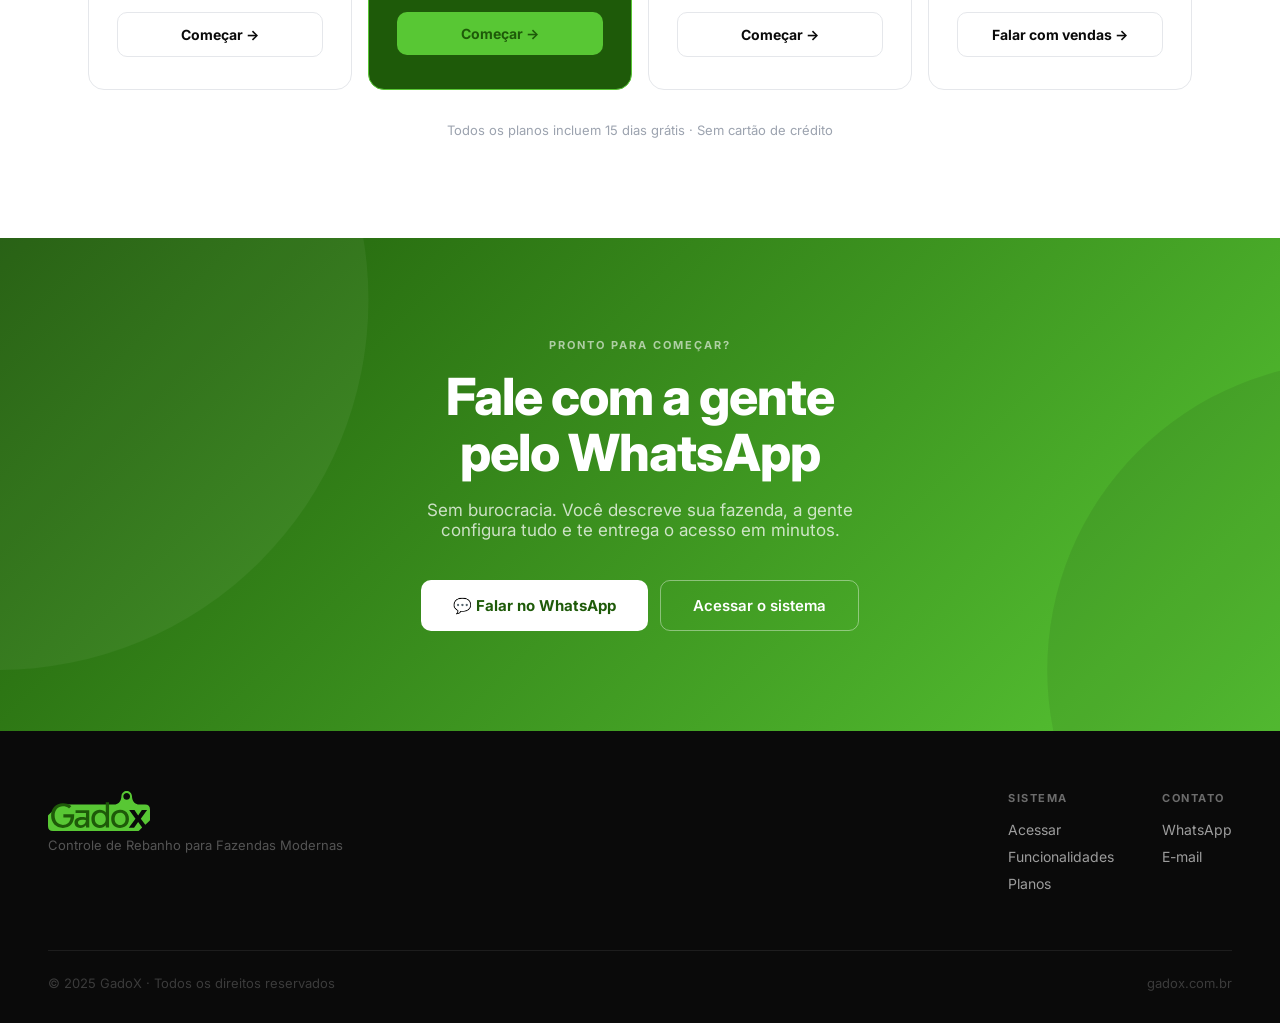
==== commit 64919203: "ajustes logo" ====
--- a/index.html
+++ b/index.html
@@ -312,7 +312,7 @@
 
 <!-- NAVBAR -->
 <nav id="nav">
-  <a href="#" class="nav-logo" style="display:inline-flex;align-items:center;width:110px;height:36px;overflow:hidden;"><img src="[data-uri]" alt="GadoX" style="width:110px;height:auto;transition:filter 0.3s;" class="nav-logo-img"></a>
+  <a href="#" class="nav-logo" style="display:inline-flex;align-items:center;width:150px;height:36px;overflow:hidden;"><img src="[data-uri]" alt="GadoX" style="width:110px;height:auto;transition:filter 0.3s;" class="nav-logo-img"></a>
   <div class="nav-links">
     <a href="#funcionalidades">Funcionalidades</a>
     <a href="#planos">Planos</a>
@@ -561,7 +561,7 @@
   <div class="footer-inner">
     <div class="footer-top">
       <div>
-        <div class="footer-logo"><img src="[data-uri]" alt="GadoX" style="height:20px;width:auto;"></div>
+        <div class="footer-logo"><img src="[data-uri]" alt="GadoX" style="height:40px;width:auto;"></div>
         <div class="footer-tagline">Controle de Rebanho para Fazendas Modernas</div>
       </div>
       <div class="footer-links">
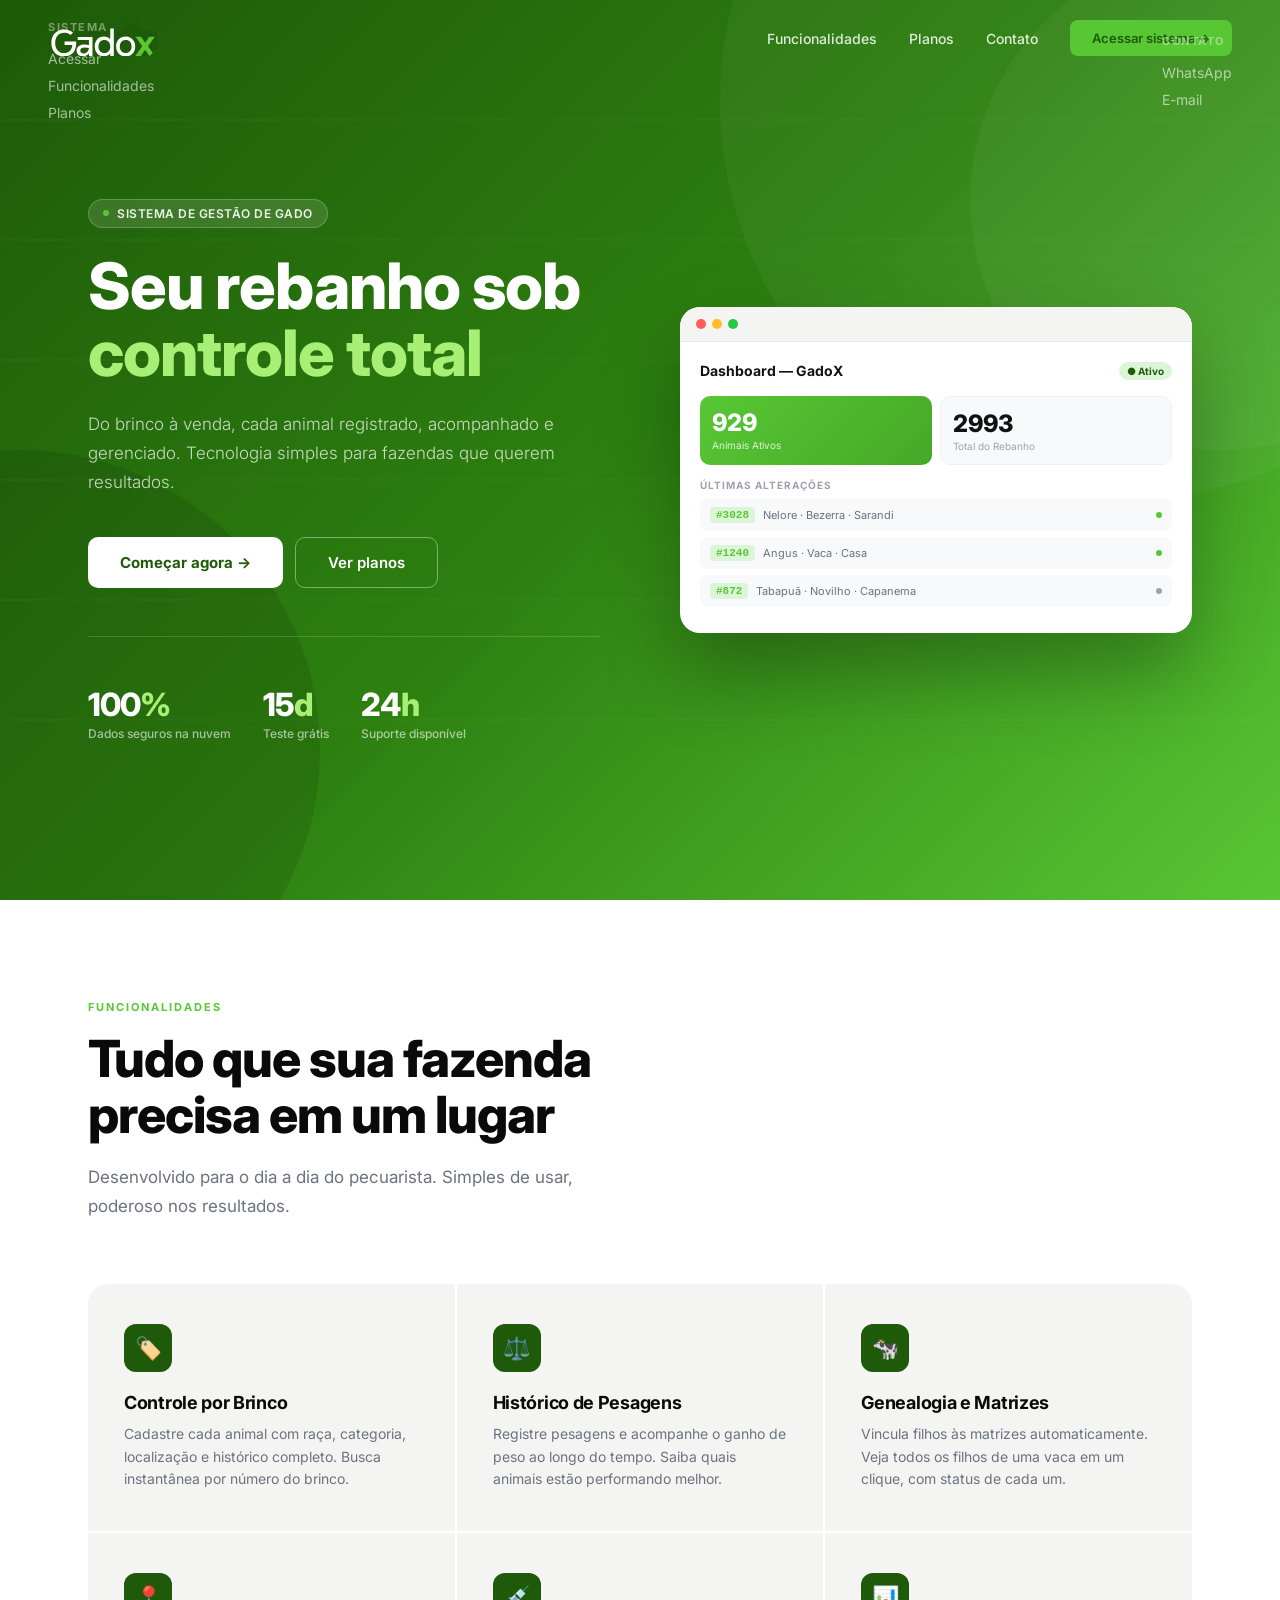
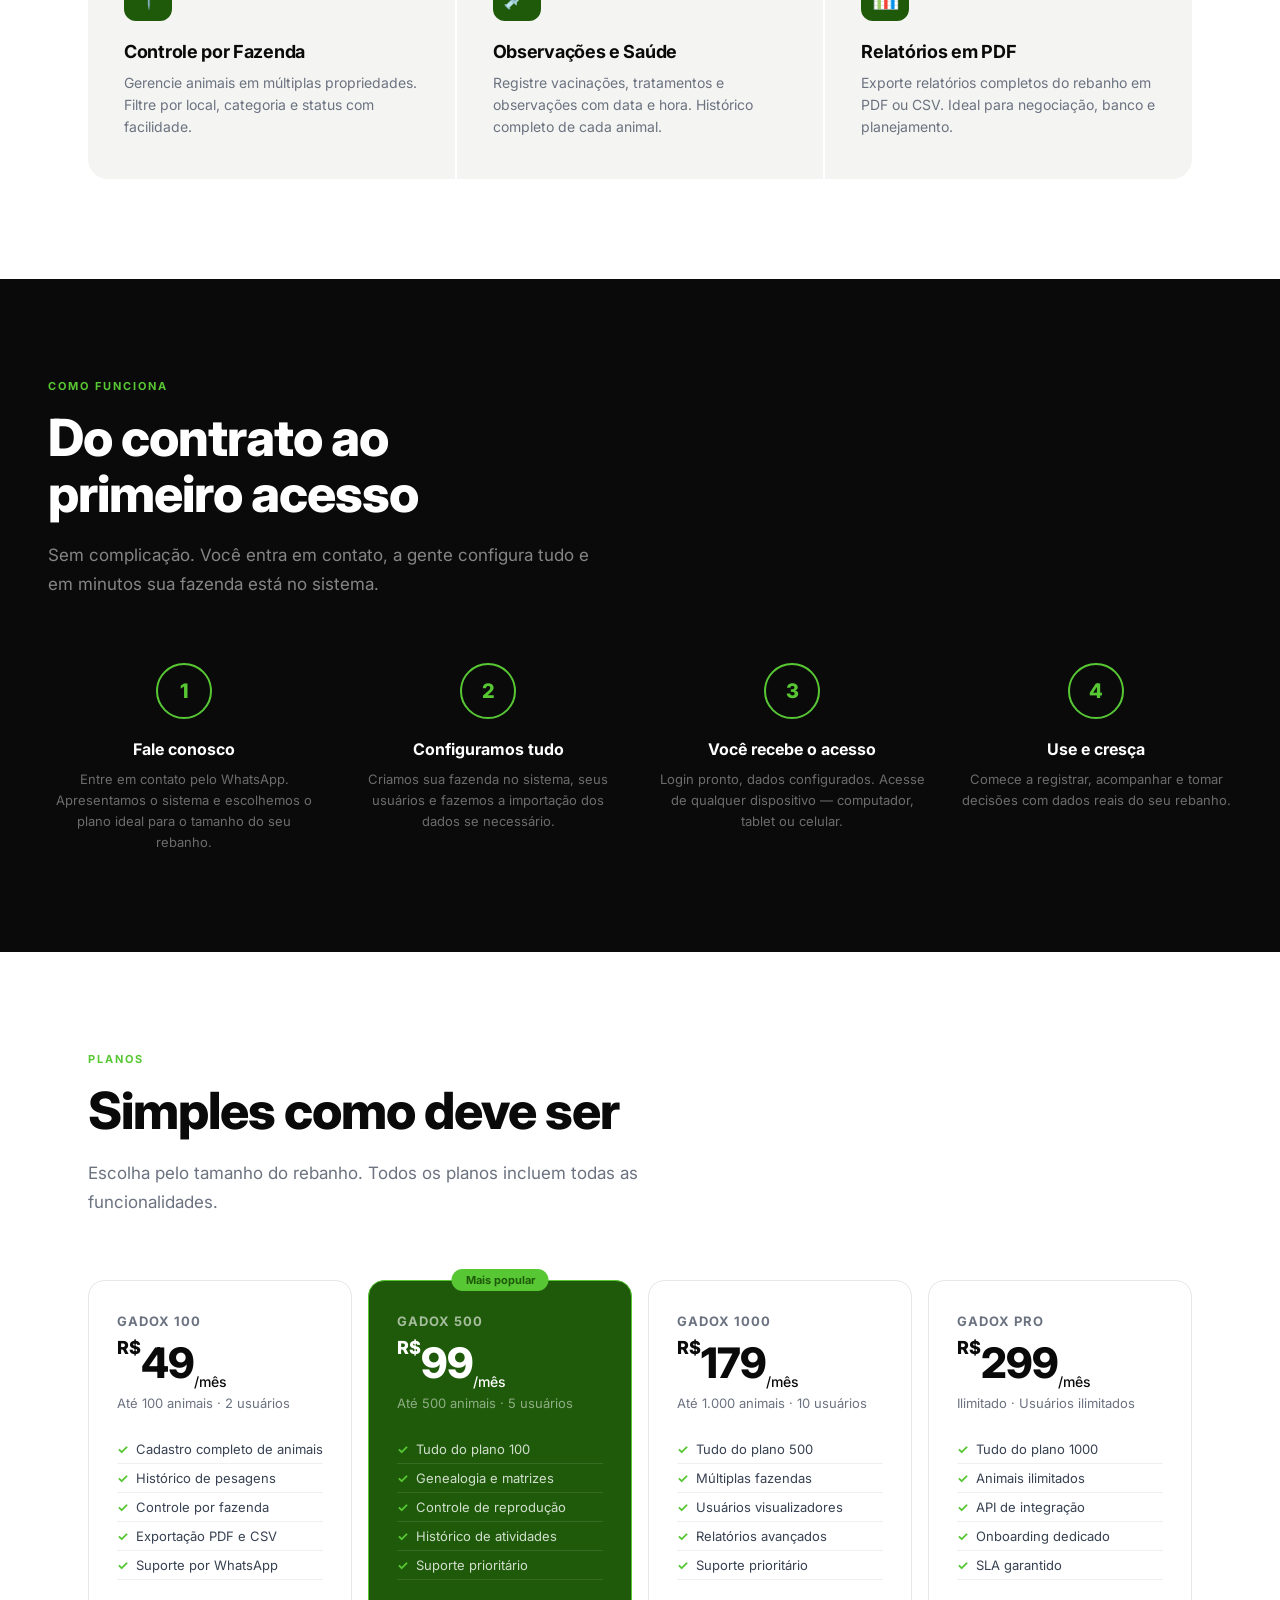
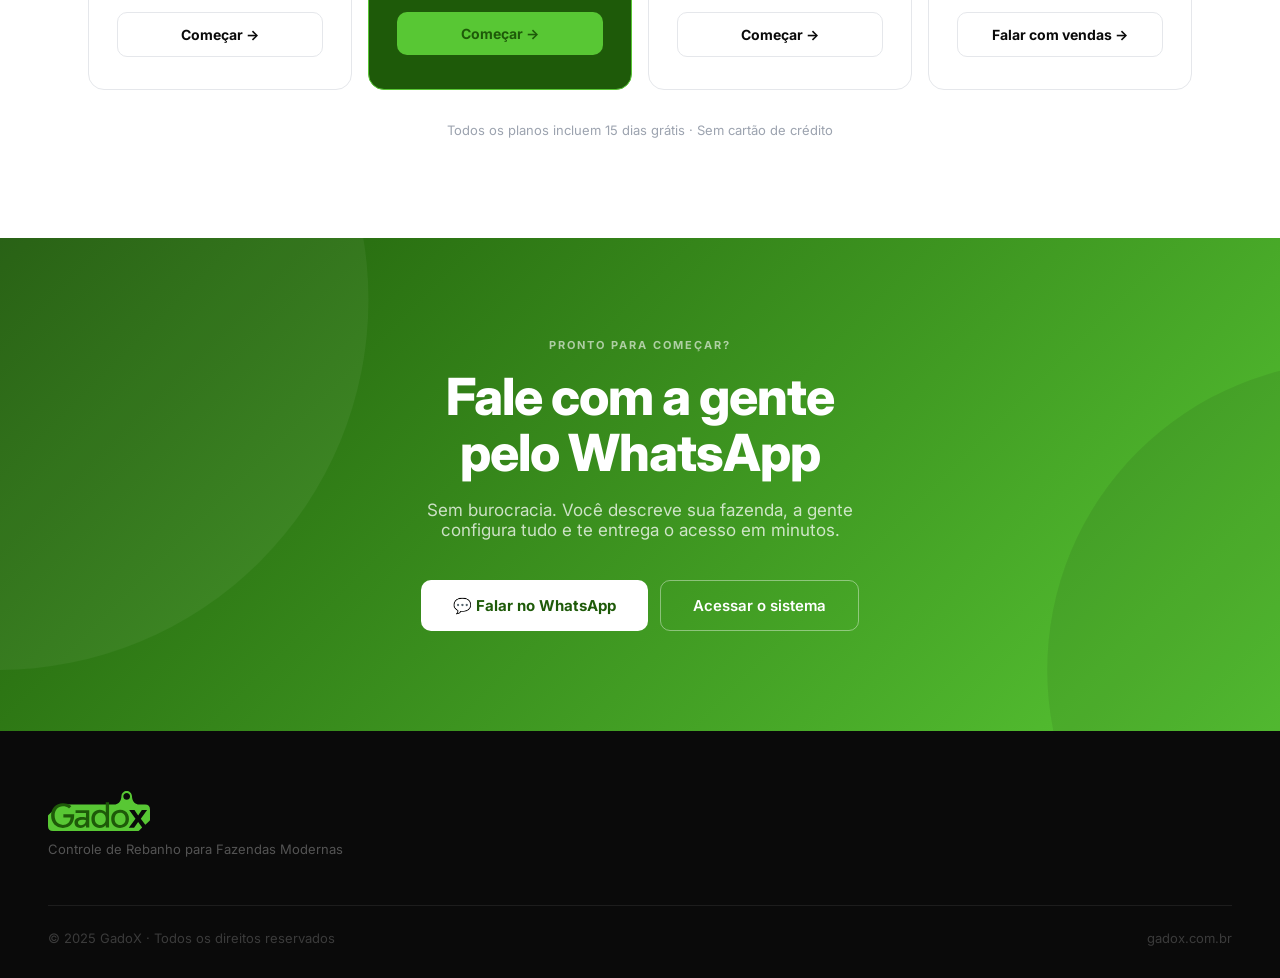
==== commit 25c5bb18: "estrutura ajustada" ====
--- a/index.html
+++ b/index.html
@@ -1,600 +1,362 @@
 <!DOCTYPE html>
 <html lang="pt-BR">
 <head>
-<meta charset="UTF-8">
-<meta name="viewport" content="width=device-width, initial-scale=1.0">
-<title>GadoX — Controle de Rebanho</title>
-<meta name="description" content="Sistema de gestão de gado para fazendas modernas. Controle seu rebanho com tecnologia simples e eficiente.">
-<link rel="icon" type="image/svg+xml" href="[data-uri]">
-<link rel="preconnect" href="https://fonts.googleapis.com">
-<link href="https://fonts.googleapis.com/css2?family=Inter:wght@300;400;500;600;700;800;900&display=swap" rel="stylesheet">
-<style>
-  :root {
-    --green: #58C734;
-    --green-dark: #1E5A09;
-    --green-mid: #2d7a10;
-    --black: #0a0a0a;
-    --white: #ffffff;
-    --gray: #6b7280;
-    --gray-light: #f4f5f2;
-  }
-
-  * { margin: 0; padding: 0; box-sizing: border-box; }
-
-  html { scroll-behavior: smooth; }
-
-  body {
-    font-family: 'Inter', sans-serif;
-    background: var(--white);
-    color: var(--black);
-    overflow-x: hidden;
-  }
-
-  /* ── NAVBAR ──────────────────────────────────── */
-  nav {
-    position: fixed; top: 0; left: 0; right: 0; z-index: 100;
-    padding: 20px 48px;
-    display: flex; align-items: center; justify-content: space-between;
-    transition: all 0.3s;
-  }
-  nav.scrolled {
-    background: rgba(255,255,255,0.95);
-    backdrop-filter: blur(12px);
-    border-bottom: 1px solid rgba(0,0,0,0.06);
-    padding: 14px 48px;
-  }
-  .nav-logo {
-    text-decoration: none;
-    display: flex; align-items: center;
-  }
-  .nav-logo img { transition: filter 0.3s; }
-  nav.scrolled .nav-logo img { filter: none !important; }
-  .nav-links { display: flex; align-items: center; gap: 32px; }
-  .nav-links a {
-    font-size: 14px; font-weight: 500;
-    color: rgba(255,255,255,0.85); text-decoration: none;
-    transition: color 0.2s;
-  }
-  nav.scrolled .nav-links a { color: var(--gray); }
-  .nav-links a:hover { color: var(--green); }
-  .nav-cta {
-    background: var(--green) !important;
-    color: var(--green-dark) !important;
-    padding: 10px 22px; border-radius: 8px;
-    font-weight: 600 !important; font-size: 13px !important;
-    transition: all 0.2s !important;
-  }
-  .nav-cta:hover { background: #45a827 !important; transform: translateY(-1px); }
-
-  /* ── HERO ─────────────────────────────────────── */
-  .hero {
-    min-height: 100vh;
-    background: linear-gradient(135deg, #1E5A09 0%, #2d8010 50%, #58C734 100%);
-    position: relative; overflow: hidden;
-    display: flex; align-items: center;
-  }
-  .hero-bg {
-    position: absolute; inset: 0; pointer-events: none;
-  }
-  .hero-bg svg { width: 100%; height: 100%; }
-  .hero-content {
-    position: relative; z-index: 2;
-    max-width: 1200px; margin: 0 auto; padding: 120px 48px 80px;
-    display: grid; grid-template-columns: 1fr 1fr; gap: 80px; align-items: center;
-  }
-  .hero-tag {
-    display: inline-flex; align-items: center; gap: 8px;
-    background: rgba(255,255,255,0.12); border: 1px solid rgba(255,255,255,0.2);
-    padding: 6px 14px; border-radius: 100px;
-    font-size: 12px; font-weight: 600; color: rgba(255,255,255,0.9);
-    letter-spacing: 0.5px; text-transform: uppercase;
-    margin-bottom: 24px;
-  }
-  .hero-tag span { width: 6px; height: 6px; border-radius: 50%; background: var(--green); display: inline-block; }
-  h1 {
-    font-family: 'Inter', sans-serif;
-    font-size: clamp(42px, 5vw, 68px);
-    font-weight: 800; line-height: 1.05;
-    color: var(--white); letter-spacing: -1px;
-    margin-bottom: 24px;
-  }
-  h1 em { font-style: normal; color: #a8f075; }
-  .hero-sub {
-    font-size: 17px; color: rgba(255,255,255,0.75);
-    line-height: 1.7; margin-bottom: 40px; font-weight: 300;
-  }
-  .hero-btns { display: flex; gap: 12px; flex-wrap: wrap; }
-  .btn-primary {
-    background: var(--white); color: var(--green-dark);
-    padding: 15px 32px; border-radius: 10px;
-    font-size: 15px; font-weight: 700;
-    text-decoration: none; display: inline-flex; align-items: center; gap: 8px;
-    transition: all 0.2s;
-  }
-  .btn-primary:hover { transform: translateY(-2px); box-shadow: 0 12px 32px rgba(0,0,0,0.15); }
-  .btn-ghost {
-    border: 1.5px solid rgba(255,255,255,0.4); color: var(--white);
-    padding: 15px 32px; border-radius: 10px;
-    font-size: 15px; font-weight: 600;
-    text-decoration: none; display: inline-flex; align-items: center; gap: 8px;
-    transition: all 0.2s;
-  }
-  .btn-ghost:hover { background: rgba(255,255,255,0.1); }
-  .hero-stats {
-    display: flex; gap: 32px; margin-top: 48px; padding-top: 48px;
-    border-top: 1px solid rgba(255,255,255,0.15);
-  }
-  .stat-num {
-    font-family: 'Inter', sans-serif;
-    font-size: 32px; font-weight: 800; color: var(--white); letter-spacing: -1px;
-  }
-  .stat-num span { color: #a8f075; }
-  .stat-label { font-size: 12px; color: rgba(255,255,255,0.6); margin-top: 2px; font-weight: 500; }
-
-  /* Hero mockup */
-  .hero-mockup {
-    background: white; border-radius: 20px;
-    box-shadow: 0 40px 80px rgba(0,0,0,0.3);
-    overflow: hidden;
-  }
-  .mockup-bar {
-    background: #f4f5f2; padding: 12px 16px;
-    display: flex; align-items: center; gap: 6px;
-    border-bottom: 1px solid #e5e7eb;
-  }
-  .dot { width: 10px; height: 10px; border-radius: 50%; }
-  .mockup-content { padding: 20px; }
-  .mockup-header {
-    display: flex; justify-content: space-between; align-items: center;
-    margin-bottom: 16px;
-  }
-  .mockup-title { font-family: 'Inter', sans-serif; font-size: 14px; font-weight: 700; color: #111; }
-  .mockup-badge { background: #dcf5d8; color: #1E5A09; font-size: 10px; font-weight: 700; padding: 3px 8px; border-radius: 20px; }
-  .mockup-cards { display: grid; grid-template-columns: 1fr 1fr; gap: 8px; margin-bottom: 14px; }
-  .mcard { padding: 12px; border-radius: 10px; }
-  .mcard.green { background: linear-gradient(135deg, #58C734, #45a827); }
-  .mcard.white { background: #f8f9fa; border: 1px solid #f0f0f0; }
-  .mcard-num { font-family: 'Inter', sans-serif; font-size: 24px; font-weight: 800; }
-  .mcard.green .mcard-num { color: white; }
-  .mcard.white .mcard-num { color: #111; }
-  .mcard-label { font-size: 10px; margin-top: 2px; }
-  .mcard.green .mcard-label { color: rgba(255,255,255,0.8); }
-  .mcard.white .mcard-label { color: #9ca3af; }
-  .mockup-row { display: flex; align-items: center; gap: 8px; padding: 8px 10px; background: #f8f9fa; border-radius: 8px; margin-bottom: 6px; }
-  .mockup-brinco { font-family: monospace; font-size: 11px; font-weight: 700; color: #58C734; background: #dcf5d8; padding: 2px 6px; border-radius: 4px; }
-  .mockup-info { font-size: 11px; color: #6b7280; flex: 1; }
-  .mockup-dot { width: 6px; height: 6px; border-radius: 50%; background: #58C734; }
-
-  /* ── SECTION ──────────────────────────────────── */
-  section { padding: 100px 48px; max-width: 1200px; margin: 0 auto; }
-  .section-tag {
-    font-size: 11px; font-weight: 700; color: var(--green);
-    text-transform: uppercase; letter-spacing: 2px; margin-bottom: 16px;
-  }
-  h2 {
-    font-family: 'Inter', sans-serif;
-    font-size: clamp(32px, 4vw, 52px);
-    font-weight: 800; letter-spacing: -1px; line-height: 1.1;
-    margin-bottom: 20px;
-  }
-  .section-sub { font-size: 17px; color: var(--gray); line-height: 1.7; max-width: 560px; }
-
-  /* ── FUNCIONALIDADES ──────────────────────────── */
-  .features-grid { display: grid; grid-template-columns: repeat(3, 1fr); gap: 2px; margin-top: 64px; border-radius: 20px; overflow: hidden; }
-  .feature {
-    background: var(--gray-light); padding: 40px 36px;
-    transition: background 0.2s;
-  }
-  .feature:hover { background: #eef5eb; }
-  .feature-icon {
-    width: 48px; height: 48px; border-radius: 12px;
-    background: var(--green-dark); display: flex; align-items: center; justify-content: center;
-    margin-bottom: 20px; font-size: 22px;
-  }
-  .feature h3 {
-    font-family: 'Inter', sans-serif; font-size: 18px; font-weight: 700;
-    letter-spacing: -0.3px; margin-bottom: 10px;
-  }
-  .feature p { font-size: 14px; color: var(--gray); line-height: 1.6; }
-
-  /* ── COMO FUNCIONA ───────────────────────────── */
-  .how-section { background: var(--black); padding: 100px 48px; }
-  .how-inner { max-width: 1200px; margin: 0 auto; }
-  .how-section h2 { color: var(--white); }
-  .how-section .section-tag { color: var(--green); }
-  .how-section .section-sub { color: rgba(255,255,255,0.5); }
-  .steps { display: grid; grid-template-columns: repeat(4, 1fr); gap: 32px; margin-top: 64px; }
-  .step { text-align: center; }
-  .step-num {
-    width: 56px; height: 56px; border-radius: 50%;
-    border: 2px solid var(--green); color: var(--green);
-    font-family: 'Inter', sans-serif; font-size: 20px; font-weight: 800;
-    display: flex; align-items: center; justify-content: center;
-    margin: 0 auto 20px;
-  }
-  .step h3 { font-family: 'Inter', sans-serif; font-size: 16px; font-weight: 700; color: var(--white); margin-bottom: 10px; }
-  .step p { font-size: 13px; color: rgba(255,255,255,0.4); line-height: 1.6; }
-
-  /* ── PLANOS ──────────────────────────────────── */
-  .plans-grid { display: grid; grid-template-columns: repeat(4, 1fr); gap: 16px; margin-top: 64px; }
-  .plan {
-    border: 1.5px solid #e5e7eb; border-radius: 16px;
-    padding: 32px 28px; position: relative;
-    transition: all 0.2s;
-  }
-  .plan:hover { border-color: var(--green); transform: translateY(-4px); }
-  .plan.featured {
-    border-color: var(--green); background: var(--green-dark);
-  }
-  .plan-badge {
-    position: absolute; top: -12px; left: 50%; transform: translateX(-50%);
-    background: var(--green); color: var(--green-dark);
-    font-size: 11px; font-weight: 700; padding: 4px 14px; border-radius: 20px;
-    white-space: nowrap;
-  }
-  .plan-name { font-family: 'Inter', sans-serif; font-size: 13px; font-weight: 700; color: var(--gray); margin-bottom: 8px; text-transform: uppercase; letter-spacing: 1px; }
-  .plan.featured .plan-name { color: rgba(255,255,255,0.6); }
-  .plan-price { font-family: 'Inter', sans-serif; font-size: 42px; font-weight: 800; letter-spacing: -1px; margin-bottom: 4px; }
-  .plan-price sup { font-size: 18px; letter-spacing: 0; vertical-align: top; margin-top: 8px; }
-  .plan-price sub { font-size: 14px; letter-spacing: 0; font-weight: 500; }
-  .plan.featured .plan-price { color: var(--white); }
-  .plan-animals { font-size: 13px; color: var(--gray); margin-bottom: 24px; }
-  .plan.featured .plan-animals { color: rgba(255,255,255,0.5); }
-  .plan-features { list-style: none; margin-bottom: 32px; }
-  .plan-features li {
-    font-size: 13px; color: #374151; padding: 6px 0;
-    display: flex; align-items: center; gap: 8px;
-    border-bottom: 1px solid #f0f0f0;
-  }
-  .plan.featured .plan-features li { color: rgba(255,255,255,0.8); border-color: rgba(255,255,255,0.1); }
-  .plan-features li::before { content: '✓'; color: var(--green); font-weight: 700; flex-shrink: 0; }
-  .plan-btn {
-    display: block; width: 100%; padding: 13px;
-    border-radius: 10px; text-align: center;
-    font-size: 14px; font-weight: 700; text-decoration: none;
-    transition: all 0.2s;
-  }
-  .plan-btn.outline { border: 1.5px solid #e5e7eb; color: var(--black); }
-  .plan-btn.outline:hover { border-color: var(--green); color: var(--green); }
-  .plan-btn.solid { background: var(--green); color: var(--green-dark); }
-  .plan-btn.solid:hover { background: #45a827; }
-
-  /* ── CTA ─────────────────────────────────────── */
-  .cta-section {
-    background: linear-gradient(135deg, #1E5A09 0%, #58C734 100%);
-    padding: 100px 48px; text-align: center;
-    position: relative; overflow: hidden;
-  }
-  .cta-section h2 { color: var(--white); }
-  .cta-section p { color: rgba(255,255,255,0.75); font-size: 17px; margin: 16px auto 40px; max-width: 500px; }
-  .cta-btns { display: flex; gap: 12px; justify-content: center; flex-wrap: wrap; }
-
-  /* ── FOOTER ──────────────────────────────────── */
-  footer {
-    background: var(--black); padding: 60px 48px 32px;
-  }
-  .footer-inner { max-width: 1200px; margin: 0 auto; }
-  .footer-top { display: flex; justify-content: space-between; align-items: flex-start; margin-bottom: 48px; }
-  .footer-logo { display: flex; align-items: center; }
-  .footer-logo span { color: var(--green); }
-  .footer-tagline { font-size: 13px; color: rgba(255,255,255,0.3); margin-top: 6px; }
-  .footer-links { display: flex; gap: 48px; }
-  .footer-col h4 { font-size: 11px; font-weight: 700; color: rgba(255,255,255,0.4); text-transform: uppercase; letter-spacing: 1.5px; margin-bottom: 16px; }
-  .footer-col a { display: block; font-size: 14px; color: rgba(255,255,255,0.6); text-decoration: none; margin-bottom: 10px; transition: color 0.2s; }
-  .footer-col a:hover { color: var(--green); }
-  .footer-bottom { border-top: 1px solid rgba(255,255,255,0.08); padding-top: 24px; display: flex; justify-content: space-between; align-items: center; }
-  .footer-bottom p { font-size: 13px; color: rgba(255,255,255,0.2); }
-
-  /* ── ANIMAÇÕES ───────────────────────────────── */
-  .fade-up { opacity: 0; transform: translateY(32px); transition: all 0.7s cubic-bezier(0.16,1,0.3,1); }
-  .fade-up.visible { opacity: 1; transform: translateY(0); }
-
-  /* ── MOBILE ──────────────────────────────────── */
-  @media (max-width: 768px) {
-    nav { padding: 16px 24px; }
-    nav.scrolled { padding: 12px 24px; }
-    .nav-links { display: none; }
-    .hero-content { grid-template-columns: 1fr; padding: 100px 24px 60px; gap: 48px; }
-    .hero-mockup { display: none; }
-    .hero-stats { gap: 20px; }
-    section { padding: 64px 24px; }
-    .features-grid { grid-template-columns: 1fr; }
-    .steps { grid-template-columns: 1fr 1fr; }
-    .plans-grid { grid-template-columns: 1fr; }
-    .footer-top { flex-direction: column; gap: 32px; }
-    .footer-links { flex-direction: column; gap: 24px; }
-    .how-section { padding: 64px 24px; }
-    .cta-section { padding: 64px 24px; }
-  }
-</style>
+  <meta charset="UTF-8">
+  <meta name="viewport" content="width=device-width, initial-scale=1.0">
+  <title>GadoX — Controle de Rebanho</title>
+  <meta name="description" content="Sistema de gestão de gado para fazendas modernas. Controle seu rebanho com tecnologia simples e eficiente.">
+
+  <!-- Favicon -->
+  <link rel="icon" type="image/svg+xml" href="[data-uri]">
+
+  <!-- Fonts -->
+  <link rel="preconnect" href="https://fonts.googleapis.com">
+  <link href="https://fonts.googleapis.com/css2?family=Inter:wght@300;400;500;600;700;800;900&display=swap" rel="stylesheet">
+
+  <!-- Styles -->
+  <link rel="stylesheet" href="style.css">
 </head>
 <body>
 
-<!-- NAVBAR -->
-<nav id="nav">
-  <a href="#" class="nav-logo" style="display:inline-flex;align-items:center;width:150px;height:36px;overflow:hidden;"><img src="[data-uri]" alt="GadoX" style="width:110px;height:auto;transition:filter 0.3s;" class="nav-logo-img"></a>
-  <div class="nav-links">
-    <a href="#funcionalidades">Funcionalidades</a>
-    <a href="#planos">Planos</a>
-    <a href="#contato">Contato</a>
-    <a href="https://app.gadox.com.br" class="nav-cta">Acessar sistema →</a>
+  <!-- ═══════════════════════════════════════════
+       NAVBAR
+  ════════════════════════════════════════════ -->
+  <nav id="nav">
+    <a href="#" class="nav-logo" aria-label="GadoX — Início">
+      <img
+        src="[data-uri]"
+        alt="GadoX"
+        class="nav-logo-img"
+      >
+    </a>
+
+    <div class="nav-links">
+      <a href="#funcionalidades">Funcionalidades</a>
+      <a href="#planos">Planos</a>
+      <a href="#contato">Contato</a>
+      <a href="https://app.gadox.com.br" class="nav-cta" target="_blank" rel="noopener noreferrer">
+        Acessar sistema →
+      </a>
+    </div>
+  </nav>
+
+
+  <!-- ═══════════════════════════════════════════
+       HERO
+  ════════════════════════════════════════════ -->
+  <section class="hero">
+    <div class="hero-bg" aria-hidden="true">
+      <svg viewBox="0 0 1440 900" preserveAspectRatio="xMidYMid slice" xmlns="http://www.w3.org/2000/svg">
+        <circle cx="1200" cy="100" r="400" fill="rgba(255,255,255,0.04)"/>
+        <circle cx="1300" cy="200" r="250" fill="rgba(255,255,255,0.04)"/>
+        <circle cx="100"  cy="750" r="300" fill="rgba(0,0,0,0.1)"/>
+        <line x1="0" y1="120" x2="1440" y2="120" stroke="rgba(255,255,255,0.05)" stroke-width="1"/>
+        <line x1="0" y1="240" x2="1440" y2="240" stroke="rgba(255,255,255,0.05)" stroke-width="1"/>
+        <line x1="0" y1="360" x2="1440" y2="360" stroke="rgba(255,255,255,0.05)" stroke-width="1"/>
+        <line x1="0" y1="480" x2="1440" y2="480" stroke="rgba(255,255,255,0.05)" stroke-width="1"/>
+        <line x1="0" y1="600" x2="1440" y2="600" stroke="rgba(255,255,255,0.05)" stroke-width="1"/>
+        <line x1="0" y1="720" x2="1440" y2="720" stroke="rgba(255,255,255,0.05)" stroke-width="1"/>
+      </svg>
+    </div>
+
+    <div class="hero-content">
+      <!-- Texto -->
+      <div class="hero-text">
+        <div class="hero-tag"><span aria-hidden="true"></span> Sistema de Gestão de Gado</div>
+        <h1>Seu rebanho sob <em>controle total</em></h1>
+        <p class="hero-sub">
+          Do brinco à venda, cada animal registrado, acompanhado e gerenciado.
+          Tecnologia simples para fazendas que querem resultados.
+        </p>
+        <div class="hero-btns">
+          <a href="https://app.gadox.com.br" class="btn-primary" target="_blank" rel="noopener noreferrer">
+            Começar agora →
+          </a>
+          <a href="#planos" class="btn-ghost">Ver planos</a>
+        </div>
+
+        <div class="hero-stats">
+          <div class="hero-stat">
+            <div class="stat-num">100<span>%</span></div>
+            <div class="stat-label">Dados seguros na nuvem</div>
+          </div>
+          <div class="hero-stat">
+            <div class="stat-num">15<span>d</span></div>
+            <div class="stat-label">Teste grátis</div>
+          </div>
+          <div class="hero-stat">
+            <div class="stat-num">24<span>h</span></div>
+            <div class="stat-label">Suporte disponível</div>
+          </div>
+        </div>
+      </div>
+
+      <!-- Mockup -->
+      <div class="hero-mockup" aria-hidden="true">
+        <div class="mockup-bar">
+          <div class="dot" style="background:#ff5f57"></div>
+          <div class="dot" style="background:#ffbd2e"></div>
+          <div class="dot" style="background:#28c840"></div>
+        </div>
+        <div class="mockup-content">
+          <div class="mockup-header">
+            <div class="mockup-title">Dashboard — GadoX</div>
+            <div class="mockup-badge">● Ativo</div>
+          </div>
+          <div class="mockup-cards">
+            <div class="mcard mcard--green">
+              <div class="mcard-num">929</div>
+              <div class="mcard-label">Animais Ativos</div>
+            </div>
+            <div class="mcard mcard--white">
+              <div class="mcard-num">2993</div>
+              <div class="mcard-label">Total do Rebanho</div>
+            </div>
+          </div>
+          <div class="mockup-section-label">Últimas alterações</div>
+          <div class="mockup-row">
+            <span class="mockup-brinco">#3028</span>
+            <span class="mockup-info">Nelore · Bezerra · Sarandi</span>
+            <span class="mockup-dot"></span>
+          </div>
+          <div class="mockup-row">
+            <span class="mockup-brinco">#1240</span>
+            <span class="mockup-info">Angus · Vaca · Casa</span>
+            <span class="mockup-dot"></span>
+          </div>
+          <div class="mockup-row">
+            <span class="mockup-brinco">#872</span>
+            <span class="mockup-info">Tabapuã · Novilho · Capanema</span>
+            <span class="mockup-dot mockup-dot--inactive"></span>
+          </div>
+        </div>
+      </div>
+    </div>
+  </section>
+
+
+  <!-- ═══════════════════════════════════════════
+       FUNCIONALIDADES
+  ════════════════════════════════════════════ -->
+  <section id="funcionalidades" class="section">
+    <div class="section-tag fade-up">Funcionalidades</div>
+    <h2 class="fade-up">Tudo que sua fazenda<br>precisa em um lugar</h2>
+    <p class="section-sub fade-up">Desenvolvido para o dia a dia do pecuarista. Simples de usar, poderoso nos resultados.</p>
+
+    <div class="features-grid fade-up">
+      <article class="feature">
+        <div class="feature-icon" aria-hidden="true">🏷️</div>
+        <h3>Controle por Brinco</h3>
+        <p>Cadastre cada animal com raça, categoria, localização e histórico completo. Busca instantânea por número do brinco.</p>
+      </article>
+      <article class="feature">
+        <div class="feature-icon" aria-hidden="true">⚖️</div>
+        <h3>Histórico de Pesagens</h3>
+        <p>Registre pesagens e acompanhe o ganho de peso ao longo do tempo. Saiba quais animais estão performando melhor.</p>
+      </article>
+      <article class="feature">
+        <div class="feature-icon" aria-hidden="true">🐄</div>
+        <h3>Genealogia e Matrizes</h3>
+        <p>Vincula filhos às matrizes automaticamente. Veja todos os filhos de uma vaca em um clique, com status de cada um.</p>
+      </article>
+      <article class="feature">
+        <div class="feature-icon" aria-hidden="true">📍</div>
+        <h3>Controle por Fazenda</h3>
+        <p>Gerencie animais em múltiplas propriedades. Filtre por local, categoria e status com facilidade.</p>
+      </article>
+      <article class="feature">
+        <div class="feature-icon" aria-hidden="true">💉</div>
+        <h3>Observações e Saúde</h3>
+        <p>Registre vacinações, tratamentos e observações com data e hora. Histórico completo de cada animal.</p>
+      </article>
+      <article class="feature">
+        <div class="feature-icon" aria-hidden="true">📊</div>
+        <h3>Relatórios em PDF</h3>
+        <p>Exporte relatórios completos do rebanho em PDF ou CSV. Ideal para negociação, banco e planejamento.</p>
+      </article>
+    </div>
+  </section>
+
+
+  <!-- ═══════════════════════════════════════════
+       COMO FUNCIONA
+  ════════════════════════════════════════════ -->
+  <div class="how-section">
+    <div class="how-inner">
+      <div class="section-tag fade-up">Como funciona</div>
+      <h2 class="fade-up">Do contrato ao<br>primeiro acesso</h2>
+      <p class="section-sub fade-up">Sem complicação. Você entra em contato, a gente configura tudo e em minutos sua fazenda está no sistema.</p>
+
+      <div class="steps fade-up">
+        <div class="step">
+          <div class="step-num" aria-hidden="true">1</div>
+          <h3>Fale conosco</h3>
+          <p>Entre em contato pelo WhatsApp. Apresentamos o sistema e escolhemos o plano ideal para o tamanho do seu rebanho.</p>
+        </div>
+        <div class="step">
+          <div class="step-num" aria-hidden="true">2</div>
+          <h3>Configuramos tudo</h3>
+          <p>Criamos sua fazenda no sistema, seus usuários e fazemos a importação dos dados se necessário.</p>
+        </div>
+        <div class="step">
+          <div class="step-num" aria-hidden="true">3</div>
+          <h3>Você recebe o acesso</h3>
+          <p>Login pronto, dados configurados. Acesse de qualquer dispositivo — computador, tablet ou celular.</p>
+        </div>
+        <div class="step">
+          <div class="step-num" aria-hidden="true">4</div>
+          <h3>Use e cresça</h3>
+          <p>Comece a registrar, acompanhar e tomar decisões com dados reais do seu rebanho.</p>
+        </div>
+      </div>
+    </div>
   </div>
-</nav>
-
-<!-- HERO -->
-<div class="hero">
-  <div class="hero-bg">
-    <svg viewBox="0 0 1440 900" preserveAspectRatio="xMidYMid slice" xmlns="http://www.w3.org/2000/svg">
-      <circle cx="1200" cy="100" r="400" fill="rgba(255,255,255,0.04)"/>
-      <circle cx="1300" cy="200" r="250" fill="rgba(255,255,255,0.04)"/>
-      <circle cx="100" cy="750" r="300" fill="rgba(0,0,0,0.1)"/>
-      <line x1="0" y1="120" x2="1440" y2="120" stroke="rgba(255,255,255,0.05)" stroke-width="1"/>
-      <line x1="0" y1="240" x2="1440" y2="240" stroke="rgba(255,255,255,0.05)" stroke-width="1"/>
-      <line x1="0" y1="360" x2="1440" y2="360" stroke="rgba(255,255,255,0.05)" stroke-width="1"/>
-      <line x1="0" y1="480" x2="1440" y2="480" stroke="rgba(255,255,255,0.05)" stroke-width="1"/>
-      <line x1="0" y1="600" x2="1440" y2="600" stroke="rgba(255,255,255,0.05)" stroke-width="1"/>
-      <line x1="0" y1="720" x2="1440" y2="720" stroke="rgba(255,255,255,0.05)" stroke-width="1"/>
-    </svg>
+
+
+  <!-- ═══════════════════════════════════════════
+       PLANOS
+  ════════════════════════════════════════════ -->
+  <section id="planos" class="section">
+    <div class="section-tag fade-up">Planos</div>
+    <h2 class="fade-up">Simples como deve ser</h2>
+    <p class="section-sub fade-up">Escolha pelo tamanho do rebanho. Todos os planos incluem todas as funcionalidades.</p>
+
+    <div class="plans-grid fade-up">
+
+      <div class="plan">
+        <div class="plan-name">GadoX 100</div>
+        <div class="plan-price"><sup>R$</sup>49<sub>/mês</sub></div>
+        <div class="plan-animals">Até 100 animais · 2 usuários</div>
+        <ul class="plan-features">
+          <li>Cadastro completo de animais</li>
+          <li>Histórico de pesagens</li>
+          <li>Controle por fazenda</li>
+          <li>Exportação PDF e CSV</li>
+          <li>Suporte por WhatsApp</li>
+        </ul>
+        <a href="#contato" class="plan-btn plan-btn--outline">Começar →</a>
+      </div>
+
+      <div class="plan plan--featured">
+        <div class="plan-badge">Mais popular</div>
+        <div class="plan-name">GadoX 500</div>
+        <div class="plan-price"><sup>R$</sup>99<sub>/mês</sub></div>
+        <div class="plan-animals">Até 500 animais · 5 usuários</div>
+        <ul class="plan-features">
+          <li>Tudo do plano 100</li>
+          <li>Genealogia e matrizes</li>
+          <li>Controle de reprodução</li>
+          <li>Histórico de atividades</li>
+          <li>Suporte prioritário</li>
+        </ul>
+        <a href="#contato" class="plan-btn plan-btn--solid">Começar →</a>
+      </div>
+
+      <div class="plan">
+        <div class="plan-name">GadoX 1000</div>
+        <div class="plan-price"><sup>R$</sup>179<sub>/mês</sub></div>
+        <div class="plan-animals">Até 1.000 animais · 10 usuários</div>
+        <ul class="plan-features">
+          <li>Tudo do plano 500</li>
+          <li>Múltiplas fazendas</li>
+          <li>Usuários visualizadores</li>
+          <li>Relatórios avançados</li>
+          <li>Suporte prioritário</li>
+        </ul>
+        <a href="#contato" class="plan-btn plan-btn--outline">Começar →</a>
+      </div>
+
+      <div class="plan">
+        <div class="plan-name">GadoX Pro</div>
+        <div class="plan-price"><sup>R$</sup>299<sub>/mês</sub></div>
+        <div class="plan-animals">Ilimitado · Usuários ilimitados</div>
+        <ul class="plan-features">
+          <li>Tudo do plano 1000</li>
+          <li>Animais ilimitados</li>
+          <li>API de integração</li>
+          <li>Onboarding dedicado</li>
+          <li>SLA garantido</li>
+        </ul>
+        <a href="#contato" class="plan-btn plan-btn--outline">Falar com vendas →</a>
+      </div>
+
+    </div>
+    <p class="plans-note">Todos os planos incluem 15 dias grátis · Sem cartão de crédito</p>
+  </section>
+
+
+  <!-- ═══════════════════════════════════════════
+       CTA / CONTATO
+  ════════════════════════════════════════════ -->
+  <div class="cta-section" id="contato">
+    <div class="hero-bg" aria-hidden="true">
+      <svg viewBox="0 0 1440 400" preserveAspectRatio="xMidYMid slice" xmlns="http://www.w3.org/2000/svg">
+        <circle cx="200"  cy="50"  r="300" fill="rgba(255,255,255,0.05)"/>
+        <circle cx="1300" cy="350" r="250" fill="rgba(0,0,0,0.08)"/>
+      </svg>
+    </div>
+    <div class="cta-inner">
+      <div class="section-tag cta-tag">Pronto para começar?</div>
+      <h2>Fale com a gente<br>pelo WhatsApp</h2>
+      <p>Sem burocracia. Você descreve sua fazenda, a gente configura tudo e te entrega o acesso em minutos.</p>
+      <div class="cta-btns">
+        <a
+          href="https://wa.me/5549991386761?text=Ol%C3%A1!%20Tenho%20interesse%20no%20GadoX%20para%20minha%20fazenda."
+          class="btn-primary"
+          target="_blank"
+          rel="noopener noreferrer"
+        >
+          💬 Falar no WhatsApp
+        </a>
+        <a href="https://app.gadox.com.br" class="btn-ghost" target="_blank" rel="noopener noreferrer">
+          Acessar o sistema
+        </a>
+      </div>
+    </div>
   </div>
-  <div class="hero-content">
-    <div>
-      <div class="hero-tag"><span></span> Sistema de Gestão de Gado</div>
-      <h1>Seu rebanho sob <em>controle total</em></h1>
-      <p class="hero-sub">Do brinco à venda, cada animal registrado, acompanhado e gerenciado. Tecnologia simples para fazendas que querem resultados.</p>
-      <div class="hero-btns">
-        <a href="https://app.gadox.com.br" class="btn-primary">Começar agora →</a>
-        <a href="#planos" class="btn-ghost">Ver planos</a>
-      </div>
-      <div class="hero-stats">
-        <div>
-          <div class="stat-num">100<span>%</span></div>
-          <div class="stat-label">Dados seguros na nuvem</div>
-        </div>
-        <div>
-          <div class="stat-num">15<span>d</span></div>
-          <div class="stat-label">Teste grátis</div>
-        </div>
-        <div>
-          <div class="stat-num">24<span>h</span></div>
-          <div class="stat-label">Suporte disponível</div>
-        </div>
-      </div>
-    </div>
-
-    <!-- Mockup do sistema -->
-    <div class="hero-mockup">
-      <div class="mockup-bar">
-        <div class="dot" style="background:#ff5f57"></div>
-        <div class="dot" style="background:#ffbd2e"></div>
-        <div class="dot" style="background:#28c840"></div>
-      </div>
-      <div class="mockup-content">
-        <div class="mockup-header">
-          <div class="mockup-title">Dashboard — GadoX</div>
-          <div class="mockup-badge">● Ativo</div>
-        </div>
-        <div class="mockup-cards">
-          <div class="mcard green">
-            <div class="mcard-num">929</div>
-            <div class="mcard-label">Animais Ativos</div>
-          </div>
-          <div class="mcard white">
-            <div class="mcard-num">2993</div>
-            <div class="mcard-label">Total do Rebanho</div>
-          </div>
-        </div>
-        <div style="font-size:10px;font-weight:700;color:#9ca3af;text-transform:uppercase;letter-spacing:1px;margin-bottom:8px;">Últimas alterações</div>
-        <div class="mockup-row">
-          <div class="mockup-brinco">#3028</div>
-          <div class="mockup-info">Nelore · Bezerra · Sarandi</div>
-          <div class="mockup-dot"></div>
-        </div>
-        <div class="mockup-row">
-          <div class="mockup-brinco">#1240</div>
-          <div class="mockup-info">Angus · Vaca · Casa</div>
-          <div class="mockup-dot"></div>
-        </div>
-        <div class="mockup-row">
-          <div class="mockup-brinco">#872</div>
-          <div class="mockup-info">Tabapuã · Novilho · Capanema</div>
-          <div class="mockup-dot" style="background:#9ca3af"></div>
-        </div>
-      </div>
-    </div>
-  </div>
-</div>
-
-<!-- FUNCIONALIDADES -->
-<section id="funcionalidades">
-  <div class="section-tag fade-up">Funcionalidades</div>
-  <h2 class="fade-up">Tudo que sua fazenda<br>precisa em um lugar</h2>
-  <p class="section-sub fade-up">Desenvolvido para o dia a dia do pecuarista. Simples de usar, poderoso nos resultados.</p>
-  <div class="features-grid fade-up">
-    <div class="feature">
-      <div class="feature-icon">🏷️</div>
-      <h3>Controle por Brinco</h3>
-      <p>Cadastre cada animal com raça, categoria, localização e histórico completo. Busca instantânea por número do brinco.</p>
-    </div>
-    <div class="feature">
-      <div class="feature-icon">⚖️</div>
-      <h3>Histórico de Pesagens</h3>
-      <p>Registre pesagens e acompanhe o ganho de peso ao longo do tempo. Saiba quais animais estão performando melhor.</p>
-    </div>
-    <div class="feature">
-      <div class="feature-icon">🐄</div>
-      <h3>Genealogia e Matrizes</h3>
-      <p>Vincula filhos às matrizes automaticamente. Veja todos os filhos de uma vaca em um clique, com status de cada um.</p>
-    </div>
-    <div class="feature">
-      <div class="feature-icon">📍</div>
-      <h3>Controle por Fazenda</h3>
-      <p>Gerencie animais em múltiplas propriedades. Filtre por local, categoria e status com facilidade.</p>
-    </div>
-    <div class="feature">
-      <div class="feature-icon">💉</div>
-      <h3>Observações e Saúde</h3>
-      <p>Registre vacinações, tratamentos e observações com data e hora. Histórico completo de cada animal.</p>
-    </div>
-    <div class="feature">
-      <div class="feature-icon">📊</div>
-      <h3>Relatórios em PDF</h3>
-      <p>Exporte relatórios completos do rebanho em PDF ou CSV. Ideal para negociação, banco e planejamento.</p>
-    </div>
-  </div>
-</section>
-
-<!-- COMO FUNCIONA -->
-<div class="how-section">
-  <div class="how-inner">
-    <div class="section-tag fade-up">Como funciona</div>
-    <h2 class="fade-up">Do contrato ao<br>primeiro acesso</h2>
-    <p class="section-sub fade-up">Sem complicação. Você entra em contato, a gente configura tudo e em minutos sua fazenda está no sistema.</p>
-    <div class="steps fade-up">
-      <div class="step">
-        <div class="step-num">1</div>
-        <h3>Fale conosco</h3>
-        <p>Entre em contato pelo WhatsApp. Apresentamos o sistema e escolhemos o plano ideal para o tamanho do seu rebanho.</p>
-      </div>
-      <div class="step">
-        <div class="step-num">2</div>
-        <h3>Configuramos tudo</h3>
-        <p>Criamos sua fazenda no sistema, seus usuários e fazemos a importação dos dados se necessário.</p>
-      </div>
-      <div class="step">
-        <div class="step-num">3</div>
-        <h3>Você recebe o acesso</h3>
-        <p>Login pronto, dados configurados. Acesse de qualquer dispositivo — computador, tablet ou celular.</p>
-      </div>
-      <div class="step">
-        <div class="step-num">4</div>
-        <h3>Use e cresça</h3>
-        <p>Comece a registrar, acompanhar e tomar decisões com dados reais do seu rebanho.</p>
-      </div>
-    </div>
-  </div>
-</div>
-
-<!-- PLANOS -->
-<section id="planos">
-  <div class="section-tag fade-up">Planos</div>
-  <h2 class="fade-up">Simples como deve ser</h2>
-  <p class="section-sub fade-up">Escolha pelo tamanho do rebanho. Todos os planos incluem todas as funcionalidades.</p>
-  <div class="plans-grid fade-up">
-    <div class="plan">
-      <div class="plan-name">GadoX 100</div>
-      <div class="plan-price"><sup>R$</sup>49<sub>/mês</sub></div>
-      <div class="plan-animals">Até 100 animais · 2 usuários</div>
-      <ul class="plan-features">
-        <li>Cadastro completo de animais</li>
-        <li>Histórico de pesagens</li>
-        <li>Controle por fazenda</li>
-        <li>Exportação PDF e CSV</li>
-        <li>Suporte por WhatsApp</li>
-      </ul>
-      <a href="#contato" class="plan-btn outline">Começar →</a>
-    </div>
-    <div class="plan featured">
-      <div class="plan-badge">Mais popular</div>
-      <div class="plan-name">GadoX 500</div>
-      <div class="plan-price"><sup>R$</sup>99<sub>/mês</sub></div>
-      <div class="plan-animals">Até 500 animais · 5 usuários</div>
-      <ul class="plan-features">
-        <li>Tudo do plano 100</li>
-        <li>Genealogia e matrizes</li>
-        <li>Controle de reprodução</li>
-        <li>Histórico de atividades</li>
-        <li>Suporte prioritário</li>
-      </ul>
-      <a href="#contato" class="plan-btn solid">Começar →</a>
-    </div>
-    <div class="plan">
-      <div class="plan-name">GadoX 1000</div>
-      <div class="plan-price"><sup>R$</sup>179<sub>/mês</sub></div>
-      <div class="plan-animals">Até 1.000 animais · 10 usuários</div>
-      <ul class="plan-features">
-        <li>Tudo do plano 500</li>
-        <li>Múltiplas fazendas</li>
-        <li>Usuários visualizadores</li>
-        <li>Relatórios avançados</li>
-        <li>Suporte prioritário</li>
-      </ul>
-      <a href="#contato" class="plan-btn outline">Começar →</a>
-    </div>
-    <div class="plan">
-      <div class="plan-name">GadoX Pro</div>
-      <div class="plan-price"><sup>R$</sup>299<sub>/mês</sub></div>
-      <div class="plan-animals">Ilimitado · Usuários ilimitados</div>
-      <ul class="plan-features">
-        <li>Tudo do plano 1000</li>
-        <li>Animais ilimitados</li>
-        <li>API de integração</li>
-        <li>Onboarding dedicado</li>
-        <li>SLA garantido</li>
-      </ul>
-      <a href="#contato" class="plan-btn outline">Falar com vendas →</a>
-    </div>
-  </div>
-  <p style="text-align:center;margin-top:32px;font-size:13px;color:#9ca3af;">Todos os planos incluem 15 dias grátis · Sem cartão de crédito</p>
-</section>
-
-<!-- CTA -->
-<div class="cta-section" id="contato">
-  <div class="hero-bg">
-    <svg viewBox="0 0 1440 400" preserveAspectRatio="xMidYMid slice" xmlns="http://www.w3.org/2000/svg">
-      <circle cx="200" cy="50" r="300" fill="rgba(255,255,255,0.05)"/>
-      <circle cx="1300" cy="350" r="250" fill="rgba(0,0,0,0.08)"/>
-    </svg>
-  </div>
-  <div style="position:relative;z-index:2;">
-    <div class="section-tag" style="color:rgba(255,255,255,0.6);">Pronto para começar?</div>
-    <h2>Fale com a gente<br>pelo WhatsApp</h2>
-    <p>Sem burocracia. Você descreve sua fazenda, a gente configura tudo e te entrega o acesso em minutos.</p>
-    <div class="cta-btns">
-      <a href="https://wa.me/5549991386761text=Olá! Tenho interesse no GadoX para minha fazenda." class="btn-primary">💬 Falar no WhatsApp</a>
-      <a href="https://app.gadox.com.br" class="btn-ghost">Acessar o sistema</a>
-    </div>
-  </div>
-</div>
-
-<!-- FOOTER -->
-<footer>
-  <div class="footer-inner">
-    <div class="footer-top">
-      <div>
-        <div class="footer-logo"><img src="[data-uri]" alt="GadoX" style="height:40px;width:auto;"></div>
-        <div class="footer-tagline">Controle de Rebanho para Fazendas Modernas</div>
-      </div>
-      <div class="footer-links">
-        <div class="footer-col">
-          <h4>Sistema</h4>
-          <a href="https://app.gadox.com.br">Acessar</a>
-          <a href="#funcionalidades">Funcionalidades</a>
-          <a href="#planos">Planos</a>
-        </div>
-        <div class="footer-col">
-          <h4>Contato</h4>
-          <a href="https://wa.me/5549991386761">WhatsApp</a>
-          <a href="mailto:contato@gadox.com.br">E-mail</a>
-        </div>
-      </div>
-    </div>
-    <div class="footer-bottom">
-      <p>© 2025 GadoX · Todos os direitos reservados</p>
-      <p>gadox.com.br</p>
-    </div>
-  </div>
-</footer>
-
-<script>
-  const nav = document.getElementById('nav')
-  window.addEventListener('scroll', () => {
-    nav.classList.toggle('scrolled', window.scrollY > 40)
-  })
-
-  const observer = new IntersectionObserver((entries) => {
-    entries.forEach(e => { if (e.isIntersecting) e.target.classList.add('visible') })
-  }, { threshold: 0.1 })
-  document.querySelectorAll('.fade-up').forEach(el => observer.observe(el))
-</script>
+
+
+  <!-- ═══════════════════════════════════════════
+       FOOTER
+  ════════════════════════════════════════════ -->
+  <footer>
+    <div class="footer-inner">
+      <div class="footer-top">
+        <div class="footer-brand">
+          <div class="footer-logo">
+            <img
+              src="[data-uri]"
+              alt="GadoX"
+              style="height:40px;width:auto;"
+            >
+          </div>
+          <div class="footer-tagline">Controle de Rebanho para Fazendas Modernas</div>
+        </div>
+
+        <nav class="footer-links" aria-label="Links do rodapé">
+          <div class="footer-col">
+            <h4>Sistema</h4>
+            <a href="https://app.gadox.com.br" target="_blank" rel="noopener noreferrer">Acessar</a>
+            <a href="#funcionalidades">Funcionalidades</a>
+            <a href="#planos">Planos</a>
+          </div>
+          <div class="footer-col">
+            <h4>Contato</h4>
+            <a href="https://wa.me/5549991386761" target="_blank" rel="noopener noreferrer">WhatsApp</a>
+            <a href="mailto:contato@gadox.com.br">E-mail</a>
+          </div>
+        </nav>
+      </div>
+
+      <div class="footer-bottom">
+        <p>© 2025 GadoX · Todos os direitos reservados</p>
+        <p>gadox.com.br</p>
+      </div>
+    </div>
+  </footer>
+
+  <!-- Scripts -->
+  <script src="main.js"></script>
+
 </body>
-</html>+</html>
--- a/style.css
+++ b/style.css
@@ -0,0 +1,764 @@
+/* ═══════════════════════════════════════════════════════════════
+   GadoX — Landing Page Styles
+   Organização:
+     1. Variáveis & Reset
+     2. Navbar
+     3. Hero
+     4. Sections (base)
+     5. Funcionalidades
+     6. Como Funciona
+     7. Planos
+     8. CTA
+     9. Footer
+    10. Animações
+    11. Responsivo (mobile)
+════════════════════════════════════════════════════════════════ */
+
+
+/* ───────────────────────────────────────────
+   1. VARIÁVEIS & RESET
+─────────────────────────────────────────── */
+:root {
+  --green:      #58C734;
+  --green-dark: #1E5A09;
+  --green-mid:  #2d7a10;
+  --black:      #0a0a0a;
+  --white:      #ffffff;
+  --gray:       #6b7280;
+  --gray-light: #f4f5f2;
+}
+
+*,
+*::before,
+*::after {
+  margin: 0;
+  padding: 0;
+  box-sizing: border-box;
+}
+
+html { scroll-behavior: smooth; }
+
+body {
+  font-family: 'Inter', sans-serif;
+  background: var(--white);
+  color: var(--black);
+  overflow-x: hidden;
+}
+
+
+/* ───────────────────────────────────────────
+   2. NAVBAR
+─────────────────────────────────────────── */
+nav {
+  position: fixed;
+  top: 0; left: 0; right: 0;
+  z-index: 100;
+  padding: 20px 48px;
+  display: flex;
+  align-items: center;
+  justify-content: space-between;
+  transition: all 0.3s;
+}
+
+nav.scrolled {
+  background: rgba(255, 255, 255, 0.95);
+  backdrop-filter: blur(12px);
+  border-bottom: 1px solid rgba(0, 0, 0, 0.06);
+  padding: 14px 48px;
+}
+
+/* Logo */
+.nav-logo {
+  display: inline-flex;
+  align-items: center;
+  width: 150px;
+  height: 36px;
+  overflow: hidden;
+  text-decoration: none;
+}
+
+.nav-logo-img {
+  width: 110px;
+  height: auto;
+  transition: filter 0.3s;
+}
+
+nav.scrolled .nav-logo-img {
+  filter: none !important;
+}
+
+/* Links */
+.nav-links {
+  display: flex;
+  align-items: center;
+  gap: 32px;
+}
+
+.nav-links a {
+  font-size: 14px;
+  font-weight: 500;
+  color: rgba(255, 255, 255, 0.85);
+  text-decoration: none;
+  transition: color 0.2s;
+}
+
+nav.scrolled .nav-links a { color: var(--gray); }
+.nav-links a:hover          { color: var(--green); }
+
+/* CTA button na nav */
+.nav-cta {
+  background: var(--green) !important;
+  color: var(--green-dark) !important;
+  padding: 10px 22px;
+  border-radius: 8px;
+  font-weight: 600 !important;
+  font-size: 13px !important;
+  transition: all 0.2s !important;
+}
+
+.nav-cta:hover {
+  background: #45a827 !important;
+  transform: translateY(-1px);
+}
+
+
+/* ───────────────────────────────────────────
+   3. HERO
+─────────────────────────────────────────── */
+.hero {
+  min-height: 100vh;
+  background: linear-gradient(135deg, #1E5A09 0%, #2d8010 50%, #58C734 100%);
+  position: relative;
+  overflow: hidden;
+  display: flex;
+  align-items: center;
+}
+
+.hero-bg {
+  position: absolute;
+  inset: 0;
+  pointer-events: none;
+}
+
+.hero-bg svg {
+  width: 100%;
+  height: 100%;
+}
+
+.hero-content {
+  position: relative;
+  z-index: 2;
+  max-width: 1200px;
+  margin: 0 auto;
+  padding: 120px 48px 80px;
+  display: grid;
+  grid-template-columns: 1fr 1fr;
+  gap: 80px;
+  align-items: center;
+}
+
+/* Tag "Sistema de Gestão" */
+.hero-tag {
+  display: inline-flex;
+  align-items: center;
+  gap: 8px;
+  background: rgba(255, 255, 255, 0.12);
+  border: 1px solid rgba(255, 255, 255, 0.2);
+  padding: 6px 14px;
+  border-radius: 100px;
+  font-size: 12px;
+  font-weight: 600;
+  color: rgba(255, 255, 255, 0.9);
+  letter-spacing: 0.5px;
+  text-transform: uppercase;
+  margin-bottom: 24px;
+}
+
+.hero-tag span {
+  width: 6px;
+  height: 6px;
+  border-radius: 50%;
+  background: var(--green);
+  display: inline-block;
+}
+
+/* Heading principal */
+h1 {
+  font-size: clamp(42px, 5vw, 68px);
+  font-weight: 800;
+  line-height: 1.05;
+  color: var(--white);
+  letter-spacing: -1px;
+  margin-bottom: 24px;
+}
+
+h1 em {
+  font-style: normal;
+  color: #a8f075;
+}
+
+.hero-sub {
+  font-size: 17px;
+  color: rgba(255, 255, 255, 0.75);
+  line-height: 1.7;
+  margin-bottom: 40px;
+  font-weight: 300;
+}
+
+/* Botões do hero */
+.hero-btns {
+  display: flex;
+  gap: 12px;
+  flex-wrap: wrap;
+}
+
+.btn-primary {
+  background: var(--white);
+  color: var(--green-dark);
+  padding: 15px 32px;
+  border-radius: 10px;
+  font-size: 15px;
+  font-weight: 700;
+  text-decoration: none;
+  display: inline-flex;
+  align-items: center;
+  gap: 8px;
+  transition: all 0.2s;
+}
+
+.btn-primary:hover {
+  transform: translateY(-2px);
+  box-shadow: 0 12px 32px rgba(0, 0, 0, 0.15);
+}
+
+.btn-ghost {
+  border: 1.5px solid rgba(255, 255, 255, 0.4);
+  color: var(--white);
+  padding: 15px 32px;
+  border-radius: 10px;
+  font-size: 15px;
+  font-weight: 600;
+  text-decoration: none;
+  display: inline-flex;
+  align-items: center;
+  gap: 8px;
+  transition: all 0.2s;
+}
+
+.btn-ghost:hover { background: rgba(255, 255, 255, 0.1); }
+
+/* Stats */
+.hero-stats {
+  display: flex;
+  gap: 32px;
+  margin-top: 48px;
+  padding-top: 48px;
+  border-top: 1px solid rgba(255, 255, 255, 0.15);
+}
+
+.stat-num {
+  font-size: 32px;
+  font-weight: 800;
+  color: var(--white);
+  letter-spacing: -1px;
+}
+
+.stat-num span { color: #a8f075; }
+
+.stat-label {
+  font-size: 12px;
+  color: rgba(255, 255, 255, 0.6);
+  margin-top: 2px;
+  font-weight: 500;
+}
+
+/* Mockup do sistema */
+.hero-mockup {
+  background: white;
+  border-radius: 20px;
+  box-shadow: 0 40px 80px rgba(0, 0, 0, 0.3);
+  overflow: hidden;
+}
+
+.mockup-bar {
+  background: #f4f5f2;
+  padding: 12px 16px;
+  display: flex;
+  align-items: center;
+  gap: 6px;
+  border-bottom: 1px solid #e5e7eb;
+}
+
+.dot {
+  width: 10px;
+  height: 10px;
+  border-radius: 50%;
+}
+
+.mockup-content { padding: 20px; }
+
+.mockup-header {
+  display: flex;
+  justify-content: space-between;
+  align-items: center;
+  margin-bottom: 16px;
+}
+
+.mockup-title  { font-size: 14px; font-weight: 700; color: #111; }
+.mockup-badge  { background: #dcf5d8; color: #1E5A09; font-size: 10px; font-weight: 700; padding: 3px 8px; border-radius: 20px; }
+
+.mockup-cards {
+  display: grid;
+  grid-template-columns: 1fr 1fr;
+  gap: 8px;
+  margin-bottom: 14px;
+}
+
+.mcard { padding: 12px; border-radius: 10px; }
+
+.mcard--green { background: linear-gradient(135deg, #58C734, #45a827); }
+.mcard--white { background: #f8f9fa; border: 1px solid #f0f0f0; }
+
+.mcard-num { font-size: 24px; font-weight: 800; }
+.mcard--green .mcard-num { color: white; }
+.mcard--white .mcard-num { color: #111; }
+
+.mcard-label { font-size: 10px; margin-top: 2px; }
+.mcard--green .mcard-label { color: rgba(255, 255, 255, 0.8); }
+.mcard--white .mcard-label { color: #9ca3af; }
+
+.mockup-section-label {
+  font-size: 10px;
+  font-weight: 700;
+  color: #9ca3af;
+  text-transform: uppercase;
+  letter-spacing: 1px;
+  margin-bottom: 8px;
+}
+
+.mockup-row {
+  display: flex;
+  align-items: center;
+  gap: 8px;
+  padding: 8px 10px;
+  background: #f8f9fa;
+  border-radius: 8px;
+  margin-bottom: 6px;
+}
+
+.mockup-brinco {
+  font-family: monospace;
+  font-size: 11px;
+  font-weight: 700;
+  color: #58C734;
+  background: #dcf5d8;
+  padding: 2px 6px;
+  border-radius: 4px;
+}
+
+.mockup-info { font-size: 11px; color: #6b7280; flex: 1; }
+
+.mockup-dot {
+  width: 6px;
+  height: 6px;
+  border-radius: 50%;
+  background: #58C734;
+}
+
+.mockup-dot--inactive { background: #9ca3af; }
+
+
+/* ───────────────────────────────────────────
+   4. SECTIONS (base)
+─────────────────────────────────────────── */
+.section {
+  padding: 100px 48px;
+  max-width: 1200px;
+  margin: 0 auto;
+}
+
+.section-tag {
+  font-size: 11px;
+  font-weight: 700;
+  color: var(--green);
+  text-transform: uppercase;
+  letter-spacing: 2px;
+  margin-bottom: 16px;
+}
+
+h2 {
+  font-size: clamp(32px, 4vw, 52px);
+  font-weight: 800;
+  letter-spacing: -1px;
+  line-height: 1.1;
+  margin-bottom: 20px;
+}
+
+.section-sub {
+  font-size: 17px;
+  color: var(--gray);
+  line-height: 1.7;
+  max-width: 560px;
+}
+
+
+/* ───────────────────────────────────────────
+   5. FUNCIONALIDADES
+─────────────────────────────────────────── */
+.features-grid {
+  display: grid;
+  grid-template-columns: repeat(3, 1fr);
+  gap: 2px;
+  margin-top: 64px;
+  border-radius: 20px;
+  overflow: hidden;
+}
+
+.feature {
+  background: var(--gray-light);
+  padding: 40px 36px;
+  transition: background 0.2s;
+}
+
+.feature:hover { background: #eef5eb; }
+
+.feature-icon {
+  width: 48px;
+  height: 48px;
+  border-radius: 12px;
+  background: var(--green-dark);
+  display: flex;
+  align-items: center;
+  justify-content: center;
+  margin-bottom: 20px;
+  font-size: 22px;
+}
+
+.feature h3 {
+  font-size: 18px;
+  font-weight: 700;
+  letter-spacing: -0.3px;
+  margin-bottom: 10px;
+}
+
+.feature p {
+  font-size: 14px;
+  color: var(--gray);
+  line-height: 1.6;
+}
+
+
+/* ───────────────────────────────────────────
+   6. COMO FUNCIONA
+─────────────────────────────────────────── */
+.how-section {
+  background: var(--black);
+  padding: 100px 48px;
+}
+
+.how-inner { max-width: 1200px; margin: 0 auto; }
+
+.how-section h2           { color: var(--white); }
+.how-section .section-tag { color: var(--green); }
+.how-section .section-sub { color: rgba(255, 255, 255, 0.5); }
+
+.steps {
+  display: grid;
+  grid-template-columns: repeat(4, 1fr);
+  gap: 32px;
+  margin-top: 64px;
+}
+
+.step { text-align: center; }
+
+.step-num {
+  width: 56px;
+  height: 56px;
+  border-radius: 50%;
+  border: 2px solid var(--green);
+  color: var(--green);
+  font-size: 20px;
+  font-weight: 800;
+  display: flex;
+  align-items: center;
+  justify-content: center;
+  margin: 0 auto 20px;
+}
+
+.step h3 {
+  font-size: 16px;
+  font-weight: 700;
+  color: var(--white);
+  margin-bottom: 10px;
+}
+
+.step p {
+  font-size: 13px;
+  color: rgba(255, 255, 255, 0.4);
+  line-height: 1.6;
+}
+
+
+/* ───────────────────────────────────────────
+   7. PLANOS
+─────────────────────────────────────────── */
+.plans-grid {
+  display: grid;
+  grid-template-columns: repeat(4, 1fr);
+  gap: 16px;
+  margin-top: 64px;
+}
+
+.plan {
+  border: 1.5px solid #e5e7eb;
+  border-radius: 16px;
+  padding: 32px 28px;
+  position: relative;
+  transition: all 0.2s;
+}
+
+.plan:hover {
+  border-color: var(--green);
+  transform: translateY(-4px);
+}
+
+.plan--featured {
+  border-color: var(--green);
+  background: var(--green-dark);
+}
+
+.plan-badge {
+  position: absolute;
+  top: -12px;
+  left: 50%;
+  transform: translateX(-50%);
+  background: var(--green);
+  color: var(--green-dark);
+  font-size: 11px;
+  font-weight: 700;
+  padding: 4px 14px;
+  border-radius: 20px;
+  white-space: nowrap;
+}
+
+.plan-name {
+  font-size: 13px;
+  font-weight: 700;
+  color: var(--gray);
+  margin-bottom: 8px;
+  text-transform: uppercase;
+  letter-spacing: 1px;
+}
+
+.plan--featured .plan-name { color: rgba(255, 255, 255, 0.6); }
+
+.plan-price {
+  font-size: 42px;
+  font-weight: 800;
+  letter-spacing: -1px;
+  margin-bottom: 4px;
+}
+
+.plan-price sup { font-size: 18px; letter-spacing: 0; vertical-align: top; margin-top: 8px; }
+.plan-price sub { font-size: 14px; letter-spacing: 0; font-weight: 500; }
+
+.plan--featured .plan-price { color: var(--white); }
+
+.plan-animals {
+  font-size: 13px;
+  color: var(--gray);
+  margin-bottom: 24px;
+}
+
+.plan--featured .plan-animals { color: rgba(255, 255, 255, 0.5); }
+
+.plan-features {
+  list-style: none;
+  margin-bottom: 32px;
+}
+
+.plan-features li {
+  font-size: 13px;
+  color: #374151;
+  padding: 6px 0;
+  display: flex;
+  align-items: center;
+  gap: 8px;
+  border-bottom: 1px solid #f0f0f0;
+}
+
+.plan--featured .plan-features li {
+  color: rgba(255, 255, 255, 0.8);
+  border-color: rgba(255, 255, 255, 0.1);
+}
+
+.plan-features li::before {
+  content: '✓';
+  color: var(--green);
+  font-weight: 700;
+  flex-shrink: 0;
+}
+
+.plan-btn {
+  display: block;
+  width: 100%;
+  padding: 13px;
+  border-radius: 10px;
+  text-align: center;
+  font-size: 14px;
+  font-weight: 700;
+  text-decoration: none;
+  transition: all 0.2s;
+}
+
+.plan-btn--outline {
+  border: 1.5px solid #e5e7eb;
+  color: var(--black);
+}
+
+.plan-btn--outline:hover {
+  border-color: var(--green);
+  color: var(--green);
+}
+
+.plan-btn--solid {
+  background: var(--green);
+  color: var(--green-dark);
+}
+
+.plan-btn--solid:hover { background: #45a827; }
+
+.plans-note {
+  text-align: center;
+  margin-top: 32px;
+  font-size: 13px;
+  color: #9ca3af;
+}
+
+
+/* ───────────────────────────────────────────
+   8. CTA
+─────────────────────────────────────────── */
+.cta-section {
+  background: linear-gradient(135deg, #1E5A09 0%, #58C734 100%);
+  padding: 100px 48px;
+  text-align: center;
+  position: relative;
+  overflow: hidden;
+}
+
+.cta-inner {
+  position: relative;
+  z-index: 2;
+}
+
+.cta-section h2  { color: var(--white); }
+.cta-section p   { color: rgba(255, 255, 255, 0.75); font-size: 17px; margin: 16px auto 40px; max-width: 500px; }
+
+.cta-tag { color: rgba(255, 255, 255, 0.6); }
+
+.cta-btns {
+  display: flex;
+  gap: 12px;
+  justify-content: center;
+  flex-wrap: wrap;
+}
+
+
+/* ───────────────────────────────────────────
+   9. FOOTER
+─────────────────────────────────────────── */
+footer {
+  background: var(--black);
+  padding: 60px 48px 32px;
+}
+
+.footer-inner { max-width: 1200px; margin: 0 auto; }
+
+.footer-top {
+  display: flex;
+  justify-content: space-between;
+  align-items: flex-start;
+  margin-bottom: 48px;
+}
+
+.footer-tagline {
+  font-size: 13px;
+  color: rgba(255, 255, 255, 0.3);
+  margin-top: 6px;
+}
+
+.footer-links {
+  display: flex;
+  gap: 48px;
+}
+
+.footer-col h4 {
+  font-size: 11px;
+  font-weight: 700;
+  color: rgba(255, 255, 255, 0.4);
+  text-transform: uppercase;
+  letter-spacing: 1.5px;
+  margin-bottom: 16px;
+}
+
+.footer-col a {
+  display: block;
+  font-size: 14px;
+  color: rgba(255, 255, 255, 0.6);
+  text-decoration: none;
+  margin-bottom: 10px;
+  transition: color 0.2s;
+}
+
+.footer-col a:hover { color: var(--green); }
+
+.footer-bottom {
+  border-top: 1px solid rgba(255, 255, 255, 0.08);
+  padding-top: 24px;
+  display: flex;
+  justify-content: space-between;
+  align-items: center;
+}
+
+.footer-bottom p { font-size: 13px; color: rgba(255, 255, 255, 0.2); }
+
+
+/* ───────────────────────────────────────────
+   10. ANIMAÇÕES
+─────────────────────────────────────────── */
+.fade-up {
+  opacity: 0;
+  transform: translateY(32px);
+  transition: all 0.7s cubic-bezier(0.16, 1, 0.3, 1);
+}
+
+.fade-up.visible {
+  opacity: 1;
+  transform: translateY(0);
+}
+
+
+/* ───────────────────────────────────────────
+   11. RESPONSIVO — MOBILE
+─────────────────────────────────────────── */
+@media (max-width: 768px) {
+  nav,
+  nav.scrolled       { padding: 16px 24px; }
+  nav.scrolled       { padding: 12px 24px; }
+  .nav-links         { display: none; }
+
+  .hero-content      { grid-template-columns: 1fr; padding: 100px 24px 60px; gap: 48px; }
+  .hero-mockup       { display: none; }
+  .hero-stats        { gap: 20px; }
+
+  .section           { padding: 64px 24px; }
+  .features-grid     { grid-template-columns: 1fr; }
+  .steps             { grid-template-columns: 1fr 1fr; }
+  .plans-grid        { grid-template-columns: 1fr; }
+  .how-section       { padding: 64px 24px; }
+  .cta-section       { padding: 64px 24px; }
+
+  .footer-top        { flex-direction: column; gap: 32px; }
+  .footer-links      { flex-direction: column; gap: 24px; }
+}
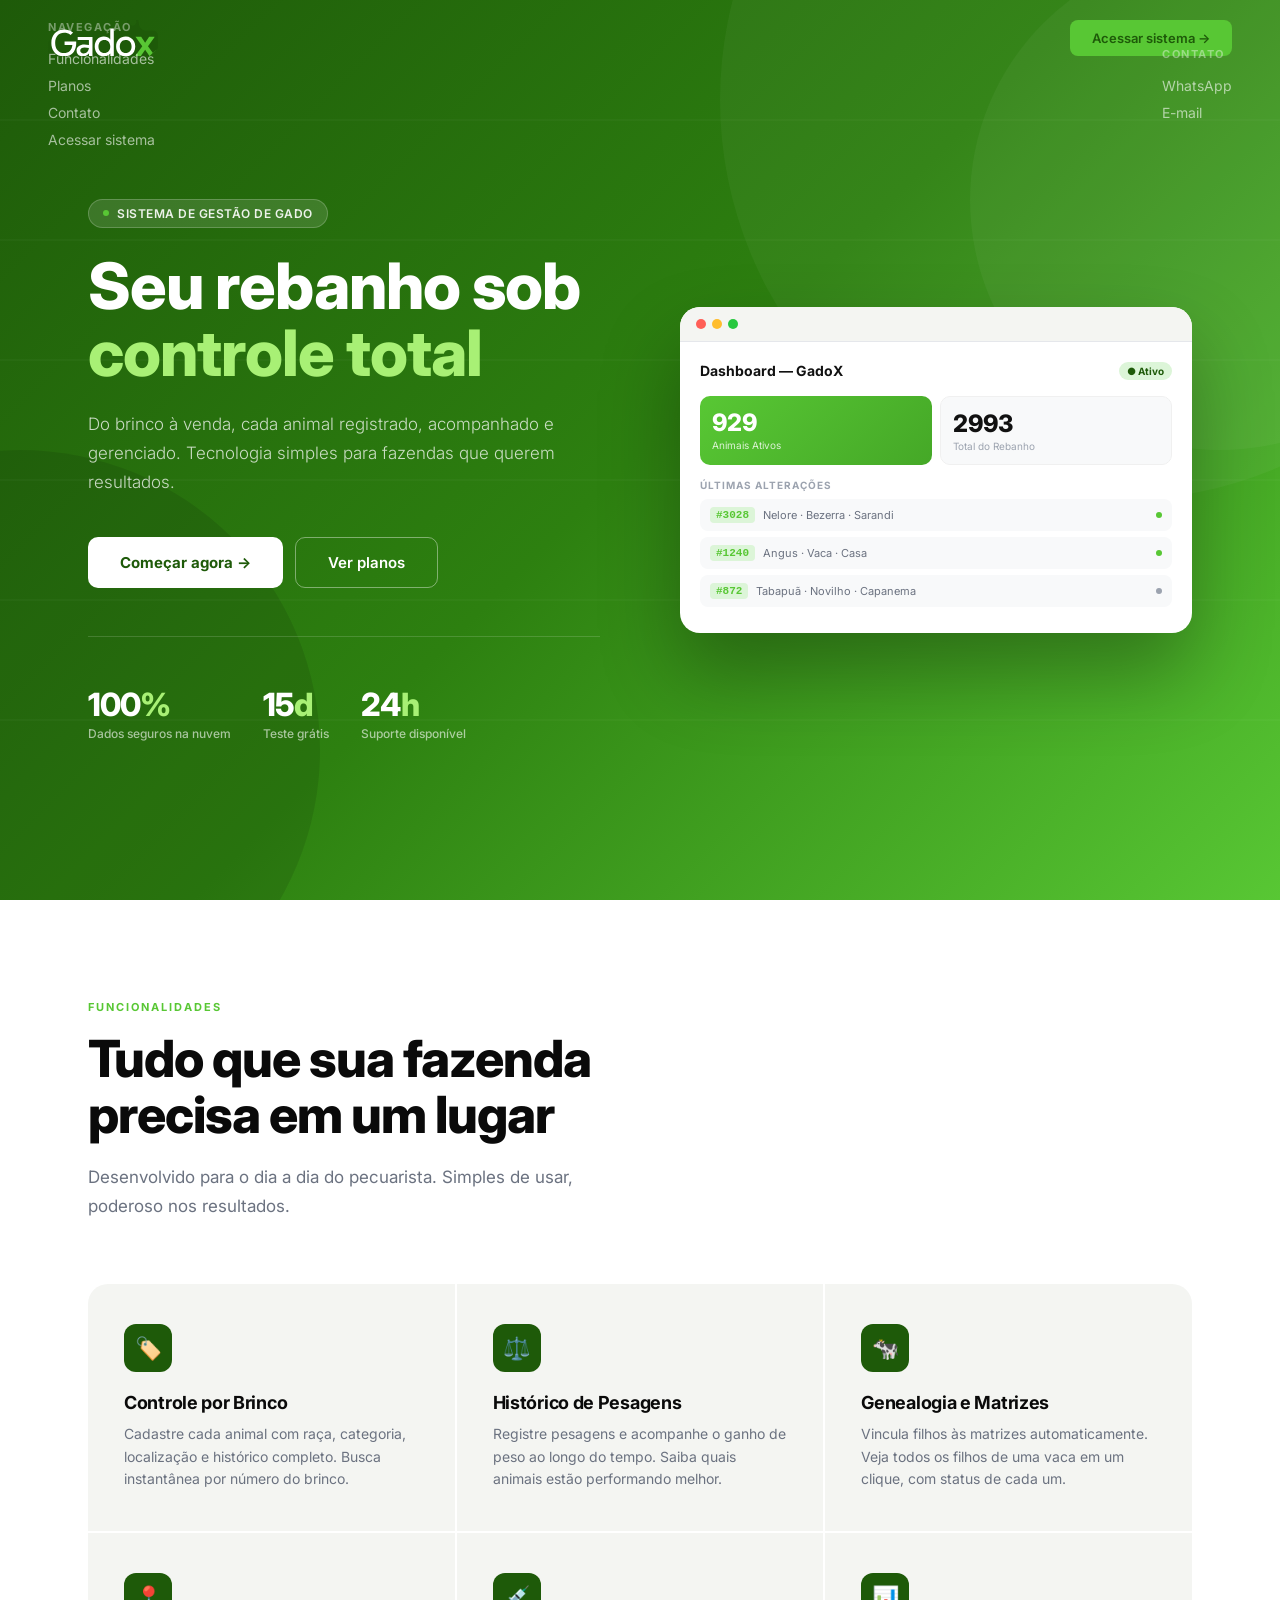
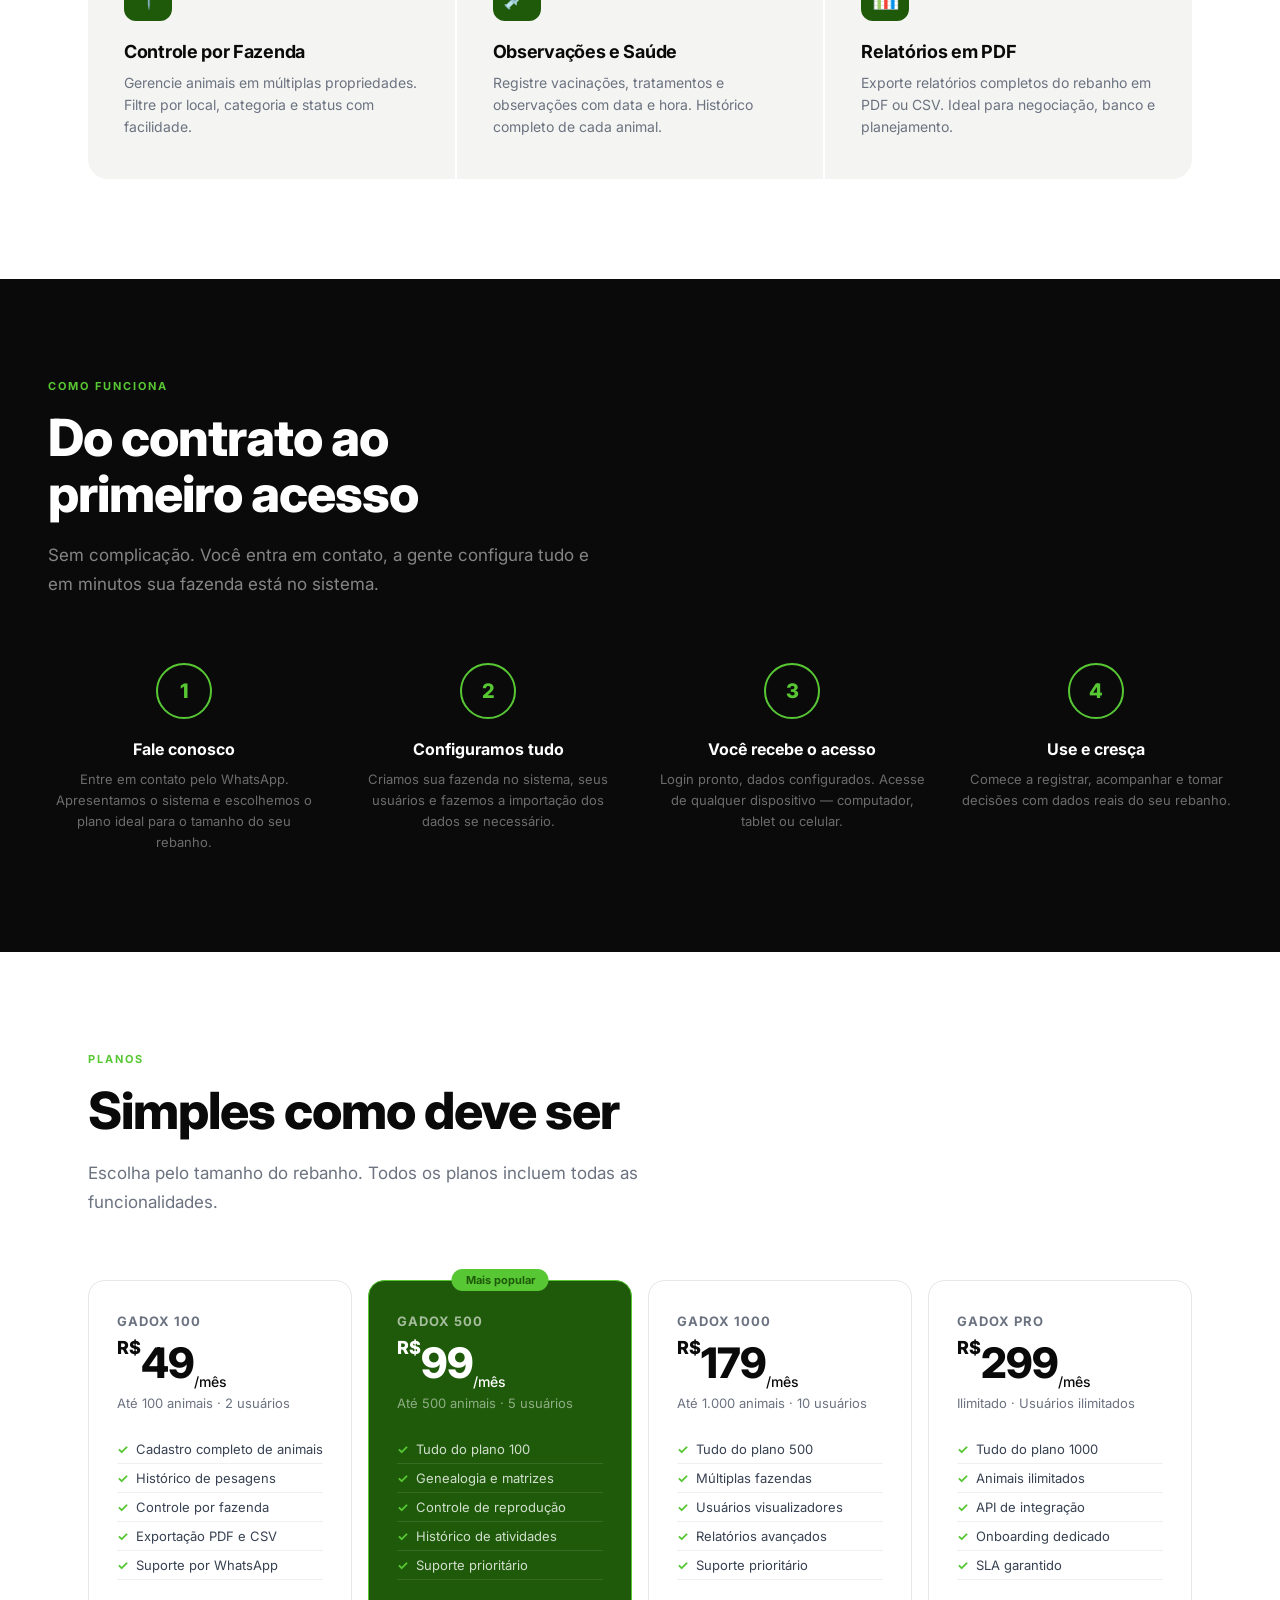
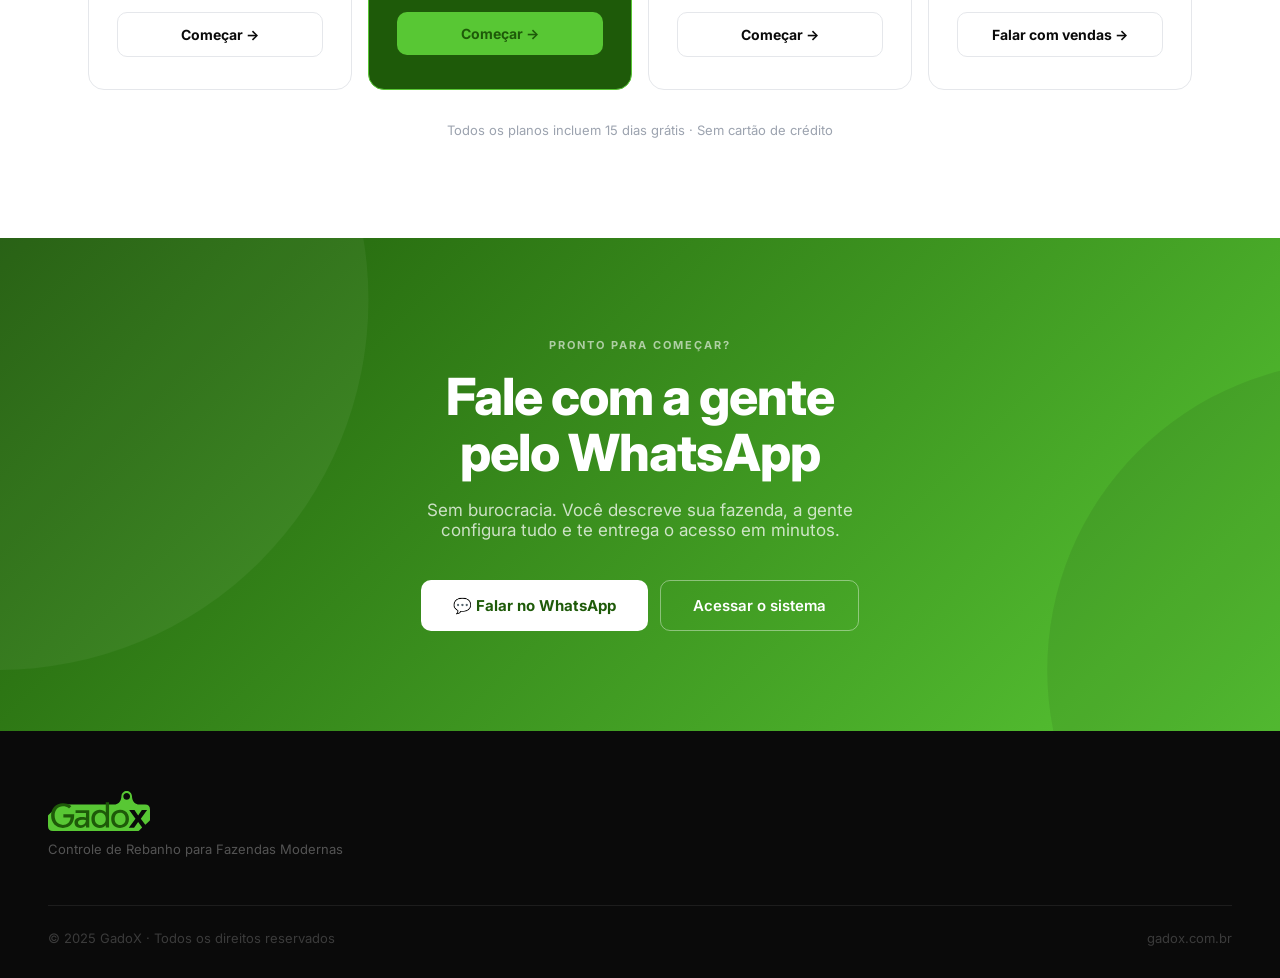
==== commit 57224b79: "header corrigido" ====
--- a/index.html
+++ b/index.html
@@ -31,9 +31,6 @@
     </a>
 
     <div class="nav-links">
-      <a href="#funcionalidades">Funcionalidades</a>
-      <a href="#planos">Planos</a>
-      <a href="#contato">Contato</a>
       <a href="https://app.gadox.com.br" class="nav-cta" target="_blank" rel="noopener noreferrer">
         Acessar sistema →
       </a>
@@ -335,10 +332,11 @@
 
         <nav class="footer-links" aria-label="Links do rodapé">
           <div class="footer-col">
-            <h4>Sistema</h4>
-            <a href="https://app.gadox.com.br" target="_blank" rel="noopener noreferrer">Acessar</a>
+            <h4>Navegação</h4>
             <a href="#funcionalidades">Funcionalidades</a>
             <a href="#planos">Planos</a>
+            <a href="#contato">Contato</a>
+            <a href="https://app.gadox.com.br" target="_blank" rel="noopener noreferrer">Acessar sistema</a>
           </div>
           <div class="footer-col">
             <h4>Contato</h4>
@@ -359,4 +357,4 @@
   <script src="main.js"></script>
 
 </body>
-</html>
+</html>
--- a/style.css
+++ b/style.css
@@ -761,4 +761,4 @@
 
   .footer-top        { flex-direction: column; gap: 32px; }
   .footer-links      { flex-direction: column; gap: 24px; }
-}
+}
